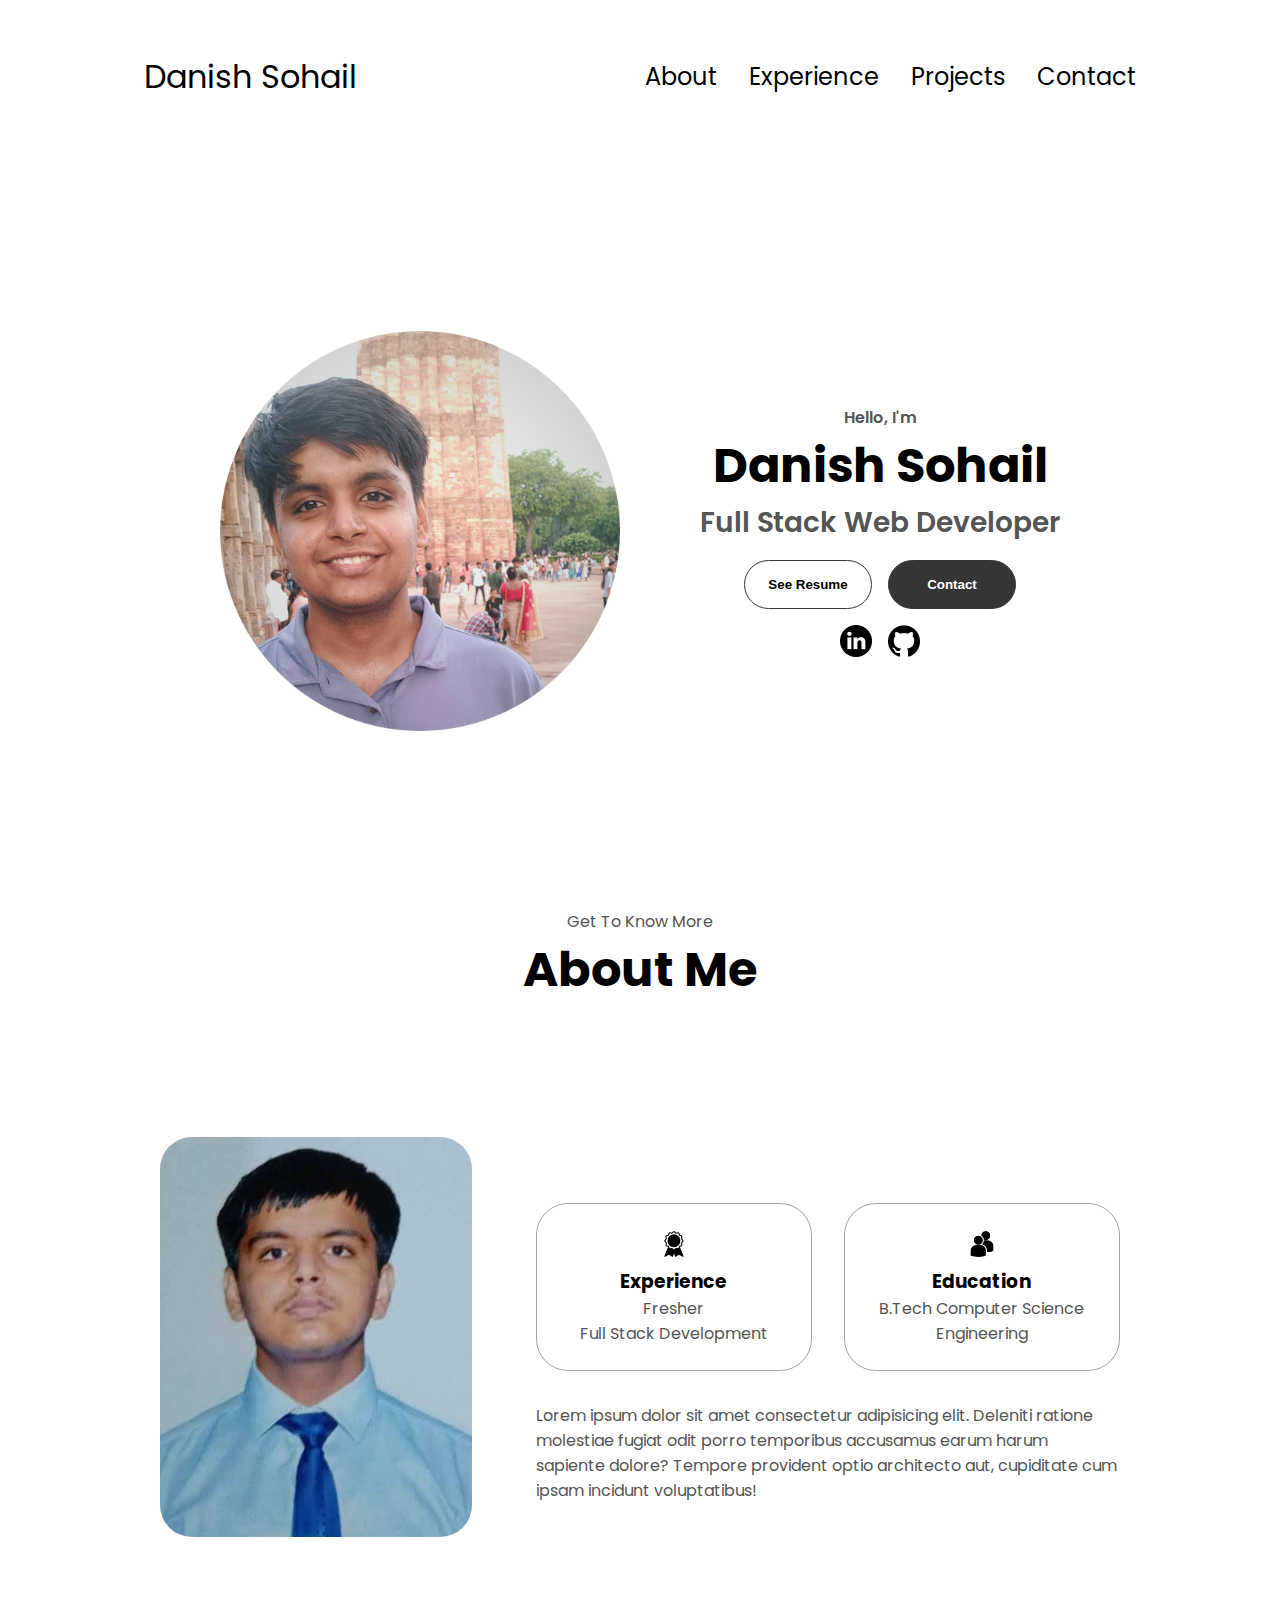
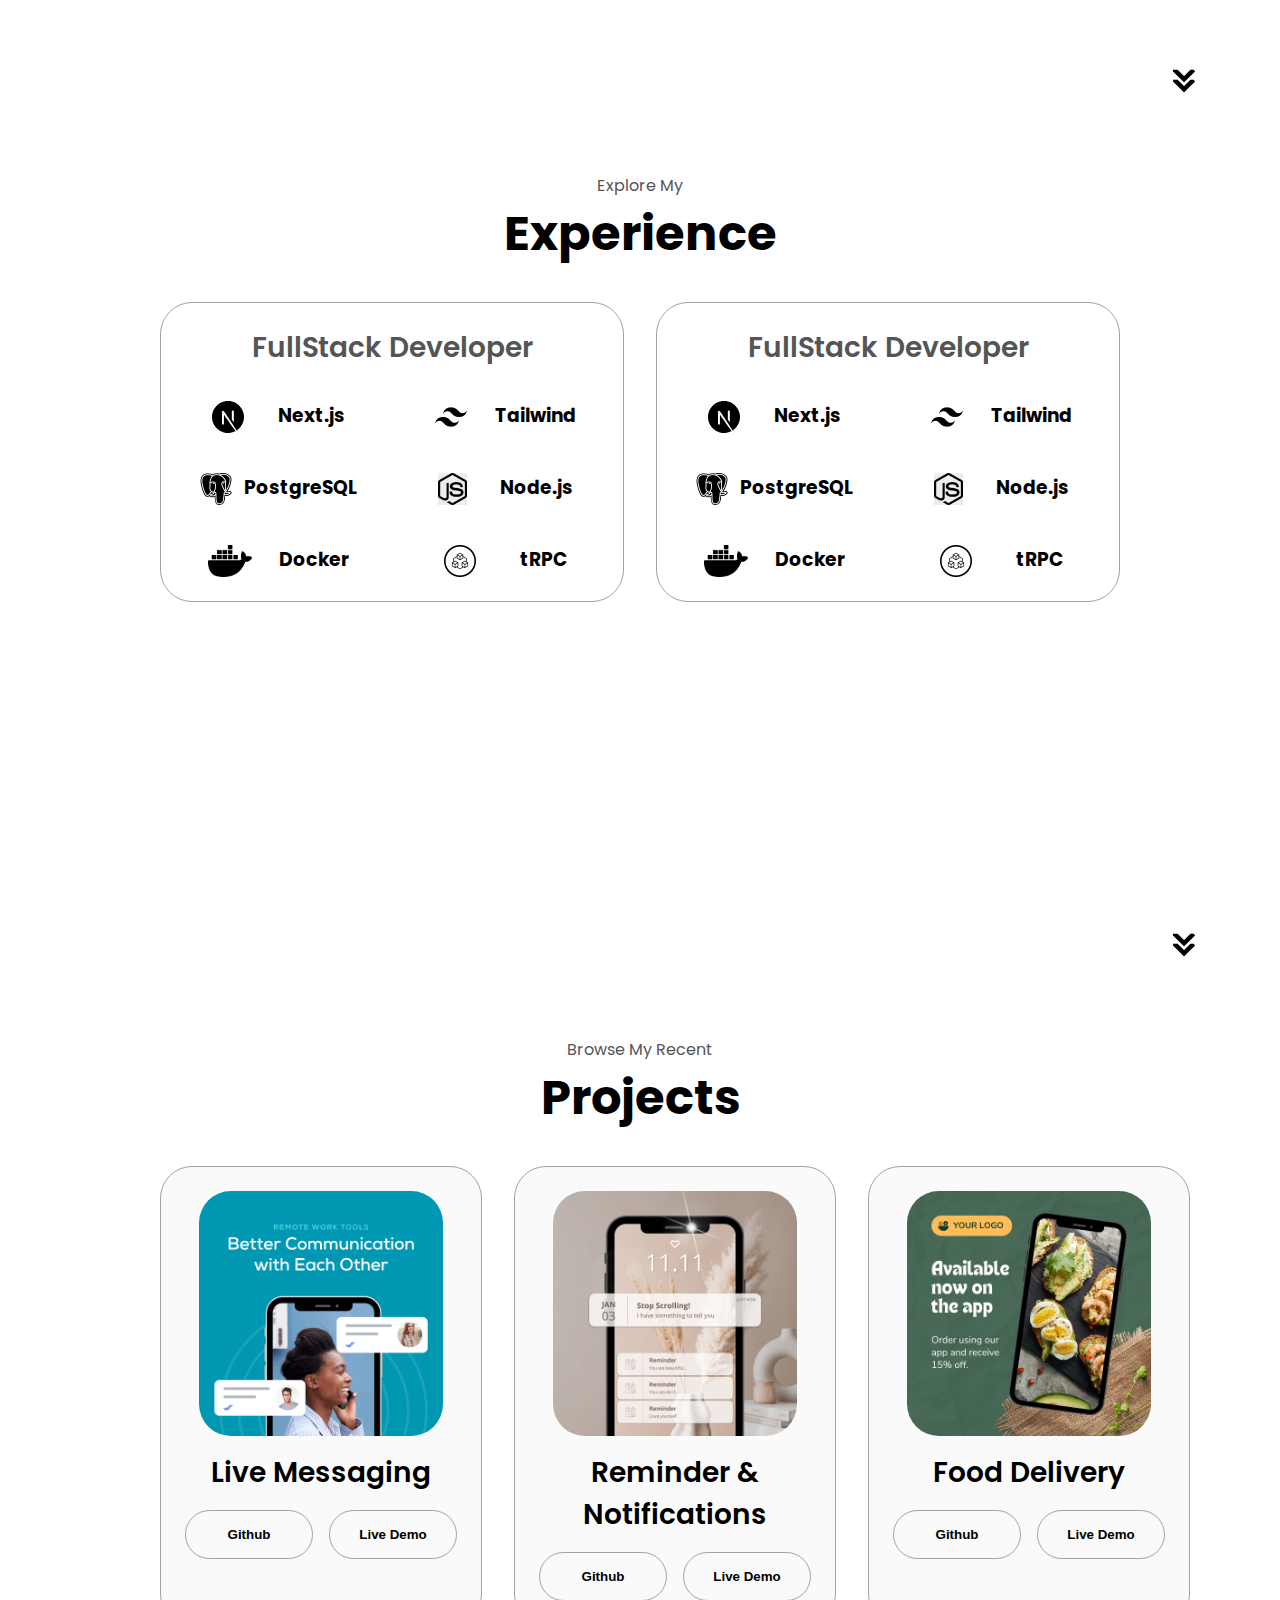
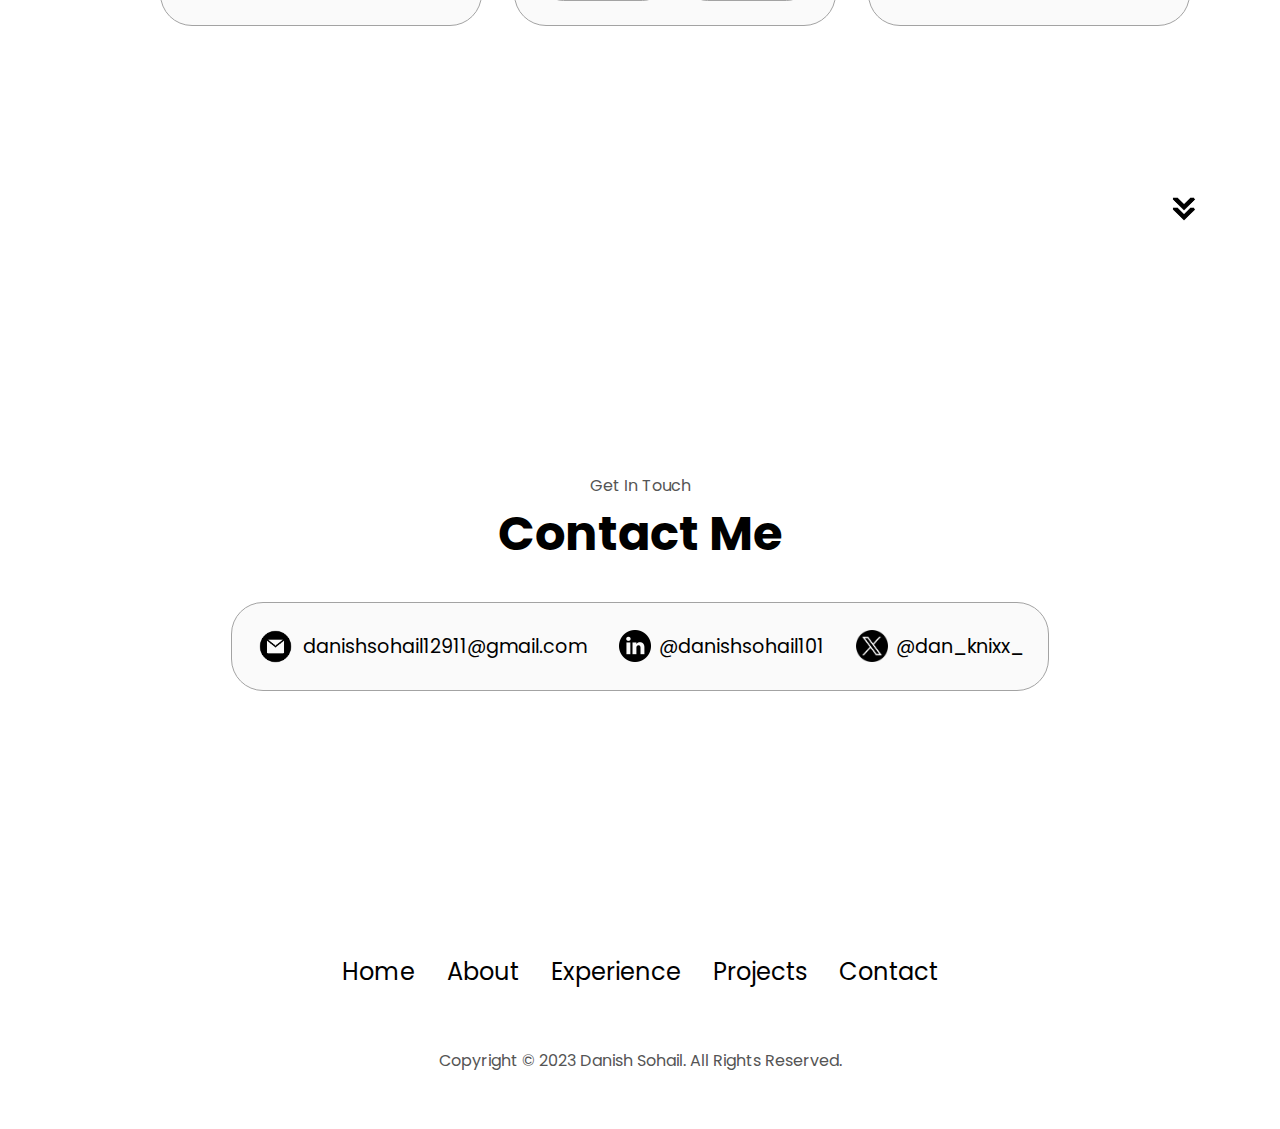
==== index.html @ 527d12dc "Portfolio updated" ====
<!DOCTYPE html>
<html lang="en">
<head>
    <meta charset="UTF-8">
    <meta name="viewport" content="width=device-width, initial-scale=1, maximum-scale=1, user-scalable=yes">
    <title>Danish Sohail</title>
    <link rel="stylesheet" href="style.css">
    <link rel="stylesheet" href="mediaqueries.css">
</head>
<body>
    <nav id="desktop-nav">
        <div class="logo">Danish Sohail</div>
        <div>
            <ul class="nav-links">
                <li><a href="#about">About</a></li>
                <li><a href="#experience">Experience</a></li>
                <li><a href="#projects">Projects</a></li>
                <li><a href="#contact">Contact</a></li>
            </ul>
        </div>
    </nav>
    <nav id="hamburger-nav">
        <div class="logo">Danish Sohail</div>
        <div class="hamburger-menu">
            <div class="hamburger-icon" onclick="togglemenu()">
                <span></span>
                <span></span>
                <span></span>
            </div>
            <div class="menu-links">
                <li>
                    <a href="#about" onclick="togglemenu()">About</a>
                </li>
                <li>
                    <a href="#Experience" onclick="togglemenu()">Experience</a>
                </li>
                <li>
                    <a href="#Projects" onclick="togglemenu()">Projects</a>
                </li>
                <li>
                    <a href="#Contact" onclick="togglemenu()">Contact</a>
                </li>
            </div>
        </div>
    </nav>
    <section id="profile">
        <div class="section-pic-container">
            <img src="./assets/pfp-modified.png" alt="Danish-profile-pic">
        </div>
        <div class="section-text">
            <p class="section-text-p1">Hello, I'm</p>
            <h1 class="title">Danish Sohail</h1>
            <p class="section-text-p2">Full Stack Web Developer</p>
            <div class="btn-container">
                <button class="btn btn-color-2" onclick="window.open('./assets/resume_DANISH_SOHAIL_.pdf')">
                See Resume
                </button>
                <button class="btn btn-color-1" onclick="location.href='./#Contact'">
                Contact
                </button>
            </div>
            <div id="socials-container">
                <img src="./assets/linkedin.png" alt="My Linkedin Profile" class="icon" onclick="location.href='https://www.linkedin.com/in/danishsohail101/'">
                <img src="./assets/github.png" alt="My Github Profile" class="icon" onclick="location.href='https://github.com/danish101-sohail'">
            </div>
        </div>   
    </section>
    <section id="about">
        <p class="section-text-p1">Get To Know More</p>
        <h1 class="title">About Me</h1>
        <div class="section-container">
            <div class="section-pic-container">
                <img 
                src="./assets/about-pic.jpg" 
                alt="profile picture"
                class="about-pic"
                >
            </div>
            <div class="about-details-container">
                <div class="about-containers">
                    <div class="details-container">
                        <img 
                        src="./assets/experience.png" 
                        alt="experience icon"
                        class="icon"
                        >
                        <h3>Experience</h3>
                        <p>Fresher <br>Full Stack Development</p>
                    </div>
                    <div class="details-container">
                        <img src="./assets/education.png" 
                        alt="Education icon"
                        class="icon"
                        >
                        <h3>Education</h3>
                        <p>B.Tech Computer Science Engineering</p>
                    </div>
                </div>
                <div class="text-container">
                    <p>
                        Lorem ipsum dolor sit amet consectetur adipisicing elit. Deleniti ratione molestiae fugiat odit porro temporibus accusamus earum harum sapiente dolore? Tempore provident optio architecto aut, cupiditate cum ipsam incidunt voluptatibus!
                    </p>
                </div>
            </div>
        </div>
        <img 
        src="./assets/arrow.png" 
        alt="Arrow icon" 
        class="icon arrow" 
        onclick="location.href='./#experience'"
        >
    </section>
    <section id="experience">
        <p class="section-text-p1">Explore My</p>
        <h1 class="title">Experience</h1>
        <div class="experience-details-container">
            <div class="about-containers">
                <div class="details-container">
                    <h2 class="experience-sub-title">FullStack Developer</h2>
                    <div class="article-container">
                        <article>
                            <img 
                            src="./assets/stack/nextjs-icon.svg" 
                            alt="experience icon"
                            class="icon"
                            >
                            <div>
                                <h3>Next.js</h3>
                            </div>
                        </article>
                        <article>
                            <img 
                            src="./assets/stack/tailwind_icon_131947.png" 
                            alt="experience icon"
                            class="icon"
                            >
                            <div>
                                <h3>Tailwind</h3>
                            </div>
                        </article>
                        <article>
                            <img 
                            src="./assets/stack/postgresql.png" 
                            alt="experience icon"
                            class="icon"
                            >
                            <div>
                                <h3>PostgreSQL</h3>
                            </div>
                        </article>
                        <article>
                            <img 
                            src="./assets/stack/nodejs.jpg" 
                            alt="experience icon"
                            class="icon"
                            >
                            <div>
                                <h3>Node.js</h3>
                            </div>
                        </article>
                        <article>
                            <img 
                            src="./assets/stack/docker.png" 
                            alt="experience icon"
                            class="icon"
                            >
                            <div>
                                <h3>Docker</h3>
                            </div>
                        </article>
                        <article>
                            <img 
                            src="./assets/stack/trpc_logo_icon_249354.png" 
                            alt="experience icon"
                            class="icon"
                            >
                            <div>
                                <h3>tRPC</h3>
                            </div>
                        </article>
                    </div>
                </div>
                <div class="details-container">
                    <h2 class="experience-sub-title">FullStack Developer</h2>
                    <div class="article-container">
                        <article>
                            <img 
                            src="./assets/stack/nextjs-icon.svg" 
                            alt="experience icon"
                            class="icon"
                            >
                            <div>
                                <h3>Next.js</h3>
                            </div>
                        </article>
                        <article>
                            <img 
                            src="./assets/stack/tailwind_icon_131947.png" 
                            alt="experience icon"
                            class="icon"
                            >
                            <div>
                                <h3>Tailwind</h3>
                            </div>
                        </article>
                        <article>
                            <img 
                            src="./assets/stack/postgresql.png" 
                            alt="experience icon"
                            class="icon"
                            >
                            <div>
                                <h3>PostgreSQL</h3>
                            </div>
                        </article>
                        <article>
                            <img 
                            src="./assets/stack/nodejs.jpg" 
                            alt="experience icon"
                            class="icon"
                            >
                            <div>
                                <h3>Node.js</h3>
                            </div>
                        </article>
                        <article>
                            <img 
                            src="./assets/stack/docker.png" 
                            alt="experience icon"
                            class="icon"
                            >
                            <div>
                                <h3>Docker</h3>
                            </div>
                        </article>
                        <article>
                            <img 
                            src="./assets/stack/trpc_logo_icon_249354.png" 
                            alt="experience icon"
                            class="icon"
                            >
                            <div>
                                <h3>tRPC</h3>
                            </div>
                        </article>
                    </div>
                </div>
            </div>
        </div>
        <img 
        src="./assets/arrow.png" 
        alt="Arrow icon" 
        class="icon arrow" 
        onclick="location.href='./#projects'"
        >
    </section>
    <section id="projects">
        <p class="section-text-p1">Browse My Recent</p>
        <h1 class="title">Projects</h1>
        <div class="experience-details-container">
            <div class="about-containers">
                <div class="details-container color-container">
                    <div class="article-container">
                        <img 
                        src="./assets/projects/project-1.png" 
                        alt="project 1"
                        class="project-img"
                        >
                    </div>
                    <h2 class="experience-sub-title project-title">Live Messaging</h2>
                    <div class="btn-container">
                        <button class="btn btn-color-2 project-btn" onclick="location.href='https://github.com/danish101-sohail'"
                        >
                            Github
                        </button>
                        <button class="btn btn-color-2 project-btn" onclick="location.href='#demo-link'"
                        >
                            Live Demo
                        </button>
                    </div>
                </div>
                <div class="details-container color-container">
                    <div class="article-container">
                        <img 
                        src="./assets/projects/project-2.png" 
                        alt="project 2"
                        class="project-img"
                        >
                    </div>
                    <h2 class="experience-sub-title project-title">Reminder & Notifications</h2>
                    <div class="btn-container">
                        <button class="btn btn-color-2 project-btn" onclick="location.href='https://github.com/danish101-sohail'"
                        >
                            Github
                        </button>
                        <button class="btn btn-color-2 project-btn" onclick="location.href='#demo-link'"
                        >
                            Live Demo
                        </button>
                    </div>
                </div>
                <div class="details-container color-container">
                    <div class="article-container">
                        <img 
                        src="./assets/projects/project-3.png" 
                        alt="project 3"
                        class="project-img"
                        >
                    </div>
                    <h2 class="experience-sub-title project-title">Food Delivery</h2>
                    <div class="btn-container">
                        <button class="btn btn-color-2 project-btn" onclick="location.href='https://github.com/danish101-sohail'"
                        >
                            Github
                        </button>
                        <button class="btn btn-color-2 project-btn" onclick="location.href='#demo-link'"
                        >
                            Live Demo
                        </button>
                    </div>
                </div>
            </div>
        </div>
        <img 
        src="./assets/arrow.png" 
        alt="Arrow icon" 
        class="icon arrow" 
        onclick="location.href='./#contact'"
        >
    </section>
    <section id="contact">
        <p class="section-text-p1">Get In Touch</p>
        <h1 class="title">Contact Me</h1>
        <div class="contact-info-upper-container">
            <div class="contact-info-container">
                <img 
                src="./assets/email.png" 
                alt="email icon" 
                class="icon contact-icon email-icon">
                <p><a href="mailto:danishsohail12911@gmail.com">danishsohail12911@gmail.com</a></p>
            </div>
            <div class="contact-info-container">
                <img 
                src="./assets/linkedin.png" 
                alt="linkedin icon" 
                class="icon contact-icon">
                <p><a href="https://www.linkedin.com/in/danishsohail101/">@danishsohail101</a></p>
            </div>
            <div class="contact-info-container">
                <img 
                src="./assets/twitter-x-logo-0339F999CF-seeklogo.com.png" 
                alt="twitter icon" 
                class="icon contact-icon">
                <p><a href="https://twitter.com/dan_knixx_">@dan_knixx_</a></p>
            </div>
        </div>
    </section>
    <footer>
        <nav>
            <div class="nav-links-container">
                <ul class="nav-links">
                    <li><a href="#desktop-nav">Home</a></li>
                    <li><a href="#about">About</a></li>
                    <li><a href="#experience">Experience</a></li>
                    <li><a href="#projects">Projects</a></li>
                    <li><a href="#contact">Contact</a></li>
                </ul>
            </div>
        </nav>
        <p>Copyright &#169; 2023 Danish Sohail. All Rights Reserved.</p>
    </footer>
    <script src="script.js"></script>
</body>
</html>
---- style.css ----
/* general */

  @import url('https://fonts.googleapis.com/css2?family=Poppins:wght@300;400;500;600&family=Roboto:wght@300&display=swap');

*{
    margin: 0;
    padding: 0;
}

body{
    font-family: 'Poppins', sans-serif;
}

html{
    scroll-behavior: smooth;
}

p{
    color: rgb(85, 85, 85);
}

/* transition */

a,.btn{
      transition: all 300ms ease;
}

/* desktop */
nav , .nav-links{
    display: flex;
}

nav{
    justify-content: space-around;
    align-items: center;
    height: 17vh;
}

.nav-links{
    gap: 2rem;
    list-style: none;
    font-size: 1.5rem;
}

a{
    color: black;
    text-decoration: none;
    text-decoration-color: white;
}
a:hover{
    color: grey;
    text-decoration: underline;
    text-underline-offset: 1rem;
    text-decoration-color: rgb(181, 181, 181);
}

.logo{
    font-size: 2rem;
}
.logo:hover{
    cursor: default;
}

/* hamburger */

#hamburger-nav{
    display: none;
}

.hamburger-manu{
    position: relative;
    display: inline-block;
}

.hamburger-icon{
    display: flex;
    flex-direction: column;
    justify-content: space-between;
    height: 24px;
    width: 30px;
    cursor: pointer;
}

.hamburger-icon span{
    width: 100%;
    height: 2px;
    background-color: black;
    transition: all 0.3 ease-in-out;
}

.menu-links{
    position: absolute;
    top: 13%;
    right: 14%;
    background-color: white;
    width: fit-content;
    max-height: 0;
    overflow: hidden;
    transition: all 0.3 ease-in-out;
}

.menu-links a{
    display: block;
    padding: 10px;
    text-align: center;
    font-size: 1.5rem;
    color: black;
    text-decoration: none;
    transition: all 0.3 ease-in-out;

    
}

.menu-links li{
    list-style: none;
}

.menu-links.open{
    max-height: 300px;
}

.hamburger-icon.open span:first-child{
    transform: rotate(45deg) translate(10px,5px);
}

.hamburger-icon.open span:nth-child(2){
    opacity: 0;
}

.hamburger-icon.open span:last-child{
    transform: rotate(-45deg) translate(10px,-5px);
}

.hamburger-icon span:first-child{
    transform: none;
}
.hamburger-icon span:first-child{
    opacity: 1;
}
.hamburger-icon span:first-child{
    transform: none;
}

/* sections */

section{
    padding-top: 4vh;
    height: 96vh;
    margin: 0 10rem ;
    box-sizing: border-box;
    min-height: fit-content;
}

.section-container{
    display: flex;
}

/* profile section */

#profile{
    display: flex;
    justify-content: center;
    gap: 5rem;
    height: 80vh;
}

.section-pic-container{
    display: flex;
    height: 400px;
    width: 400px;
    margin: auto 0;
}

.section-text{
    align-self: center;
    text-align: center;
}

.section-text p{
    font-weight: 600;
}

.section-text-p1{
    text-align: center;
}

.section-text-p2{
    font-size: 1.75rem;
    margin-bottom: 1rem;
}

.title{
    font-size: 3rem;
    text-align: center;
}

#socials-container{
    display: flex;
    justify-content: center;
    margin-top: 1rem;
    gap:1rem;
}

/* icon */

.icon{
    cursor: pointer;
    height: 2rem;
}

/* buttons */
.btn-container{
    display: flex;
    justify-content: center;
    gap: 1rem;
}

.btn{
    font-weight: 600;
    transition: all 300ms ease;
    padding: 1rem;
    width: 8rem;
    border-radius: 2rem;
}

.btn-color-1,
.btn-color-2{
    border: rgb(53, 53, 53) 0.1rem solid;
}

.btn-color-1:hover,
.btn-color-2:hover{
    cursor: pointer;
}

.btn-color-1,
.btn-color-2:hover{
    background: rgb(53, 53, 53);
    color: white;
}

.btn-color-1:hover{
    background: rgb(0, 0, 0);
}

.btn-color-2{
    background: none;
}

.btn-color-2:hover{
    border: rgb(255, 255, 255) 0.1rem solid;
}

.btn-container{
    gap: 1rem;
}

/* about */

#about{
    position: relative;
}

.about-containers{
    gap: 2rem;
    margin-bottom: 2rem;
    margin-top: 2rem;
}

.about-details-container{
    justify-content: center;
    flex-direction: column;
}

.about-containers,
.about-details-container{
    display: flex;
}

.about-pic{
    border-radius: 2rem;
}

.arrow{
    position: absolute;
    right: -5rem;
    bottom: 2.5rem;
}

.details-container{
    padding: 1.5rem;
    flex: 1;
    background: white;
    border-radius: 2rem;
    border: rgb(53, 53, 53) 0.1rem solid;
    border-color: rgb(163, 163, 163);
    text-align: center;
}

.section-container{
    gap: 4rem;
    height: 80%;
}

.section-pic-container{
    height: 400px;
    width: 400px;
    margin: auto 0;
}

/* experience  */
#experience{
    position: relative;
}

.experience-sub-title{
    color: rgb(85, 85, 85);
    font-weight: 600;
    font-size: 1.75rem;
    margin-bottom: 2rem;
}

.experience-details-container{
    display: flex;
    justify-content: center;
    flex-direction:column;
}

.article-container{
    display: flex;
    text-align: initial;
    flex-wrap: wrap;
    flex-direction: row;
    gap: 2.5rem;
    justify-content: space-around;
}

article{
    display: flex;
    width: 10rem;
    justify-content: space-around;
    gap: 0.5rem;
}

article.icon{
    cursor: default;
}

/* projects */
#projects{
    position: relative;
}

.color-container{
    border-color: rgb(163, 163, 163);
    background: rgb(250, 250, 250);
}

.project-img{
    border-radius: 2rem;
    width: 90%;
    height: 90%;
}

.project-title{
    margin: 1rem;
    color: black;
}

.project-btn{
    color: black;
    border-color: rgb(163, 163, 163);
}

/* Contact */

#contact{
    display: flex;
    justify-content:center;
    flex-direction: column;
    height: 70dvh;
}

.contact-info-upper-container{
    display: flex;
    justify-content: center;
    border-radius: 2rem;
    border: rgb(53, 53, 53) 0.1rem solid;
    border-color: rgb(163, 163, 163);
    background: rgb(250, 250, 250);
    margin: 2rem auto;
    padding: 0.5rem;
}

.contact-info-container{
    display: flex;
    align-items: center;
    justify-content: center;
    gap: 0.5rem;
    margin: 1rem;
}

.contact-info-container p{
    font-size: larger;
}

.contact-icon{
    cursor: default;
}

.email-icon{
    height: 2.4rem;
}

/* footer */
footer{
    height: 26dvh;
    margin: 0 1rem;
}

footer p{
    text-align: center;
}
---- mediaqueries.css ----
@media screen and(max-width:1400px) {
    #profile{
        height: 83dvh;
        margin-bottom: 6rem;
    }
    .about-containers{
        flex-wrap: wrap;
    }
}
@media screen and (max-width: 1200px) {
    #desktop-nav{
        display: none;
    }
    #hamburger-nav{
        display: flex;
    }
    #experience,.experience-details-container{
        margin-top:2rem;
    }
    #profile, .section-container{
        display:block;
    }
    .arrow{
        display: none;
    }
    section, .section-container{
        height: fit-content;
    }
    section{
        margin: 0 5%;
    }
    .section-pic-container{
        width: 275px;
        height: 275px;
        margin: 0 auto 2rem;
    }
    .about-containers{
        margin-top: 0;
    }
}

@media screen and (max-width: 600px) {
    #contact,
    footer{
        height: 40dvh;
    }
    #profile{
        height: 83dvh;
        margin-bottom: 0;
    }
    article{
        font-size: 1rem;
    }
    footer nav{
        height: fit-content;
        margin-bottom: 2rem;
    }
    .about-containers,
    .contact-info-upper-container,
    .btn-container{
        flex-wrap: wrap;
    }
    .contact-info-container{
        margin: 0;
    }
    .contact-info-container p, .nav-links li a{
        font-size: 1rem;
    }
    .experience-sub-title{
        font-size: 1.25rem;
    }
    .logo{
        font-size: 1.5rem;
    }
    .nav-links{
        flex-direction: column;
        gap: 0.5rem;
        text-align: center;
    }
    .section-pic-container{
        width: auto;
        height: 46vw;
        justify-content: center;
    }
    .section-text-p2{
        font-size: 1.25rem;
    }
    .title{
        font-size: 2rem;
    }
    .text-container{
        text-align: justify;
    }
}
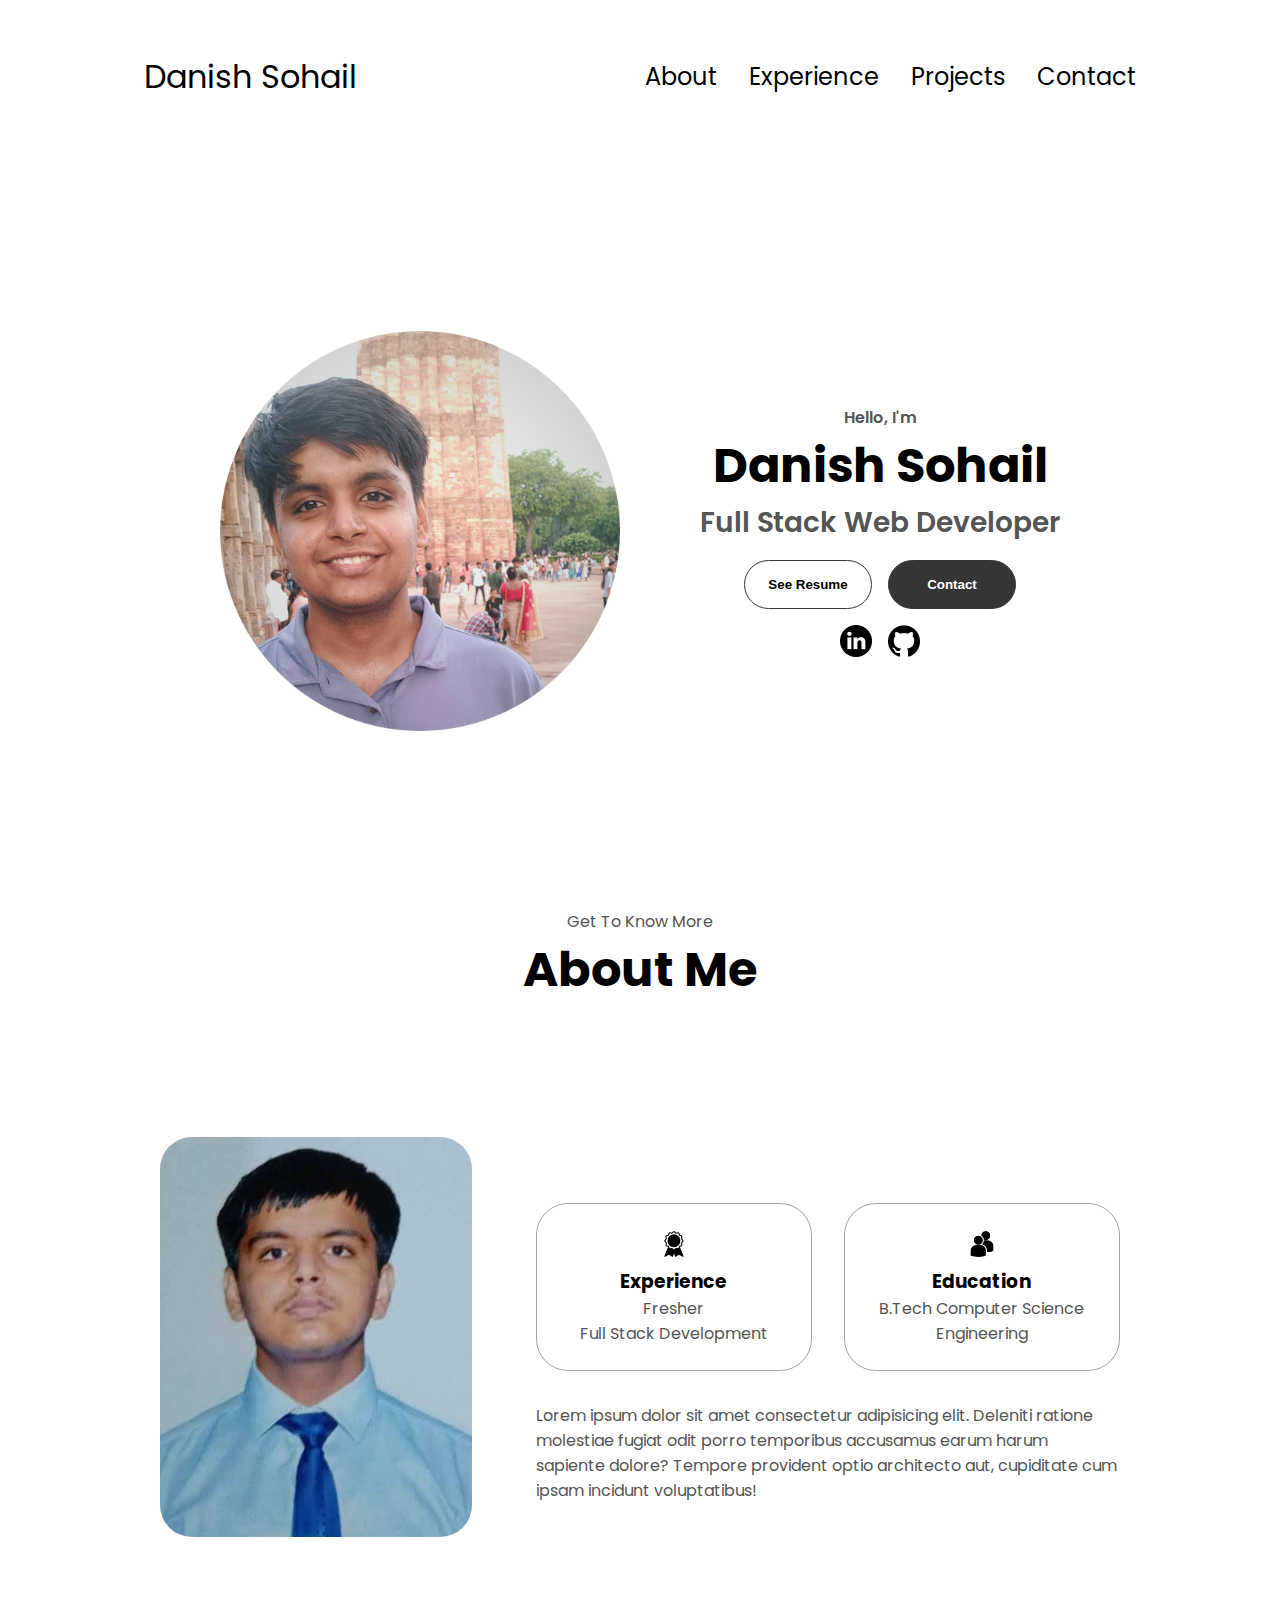
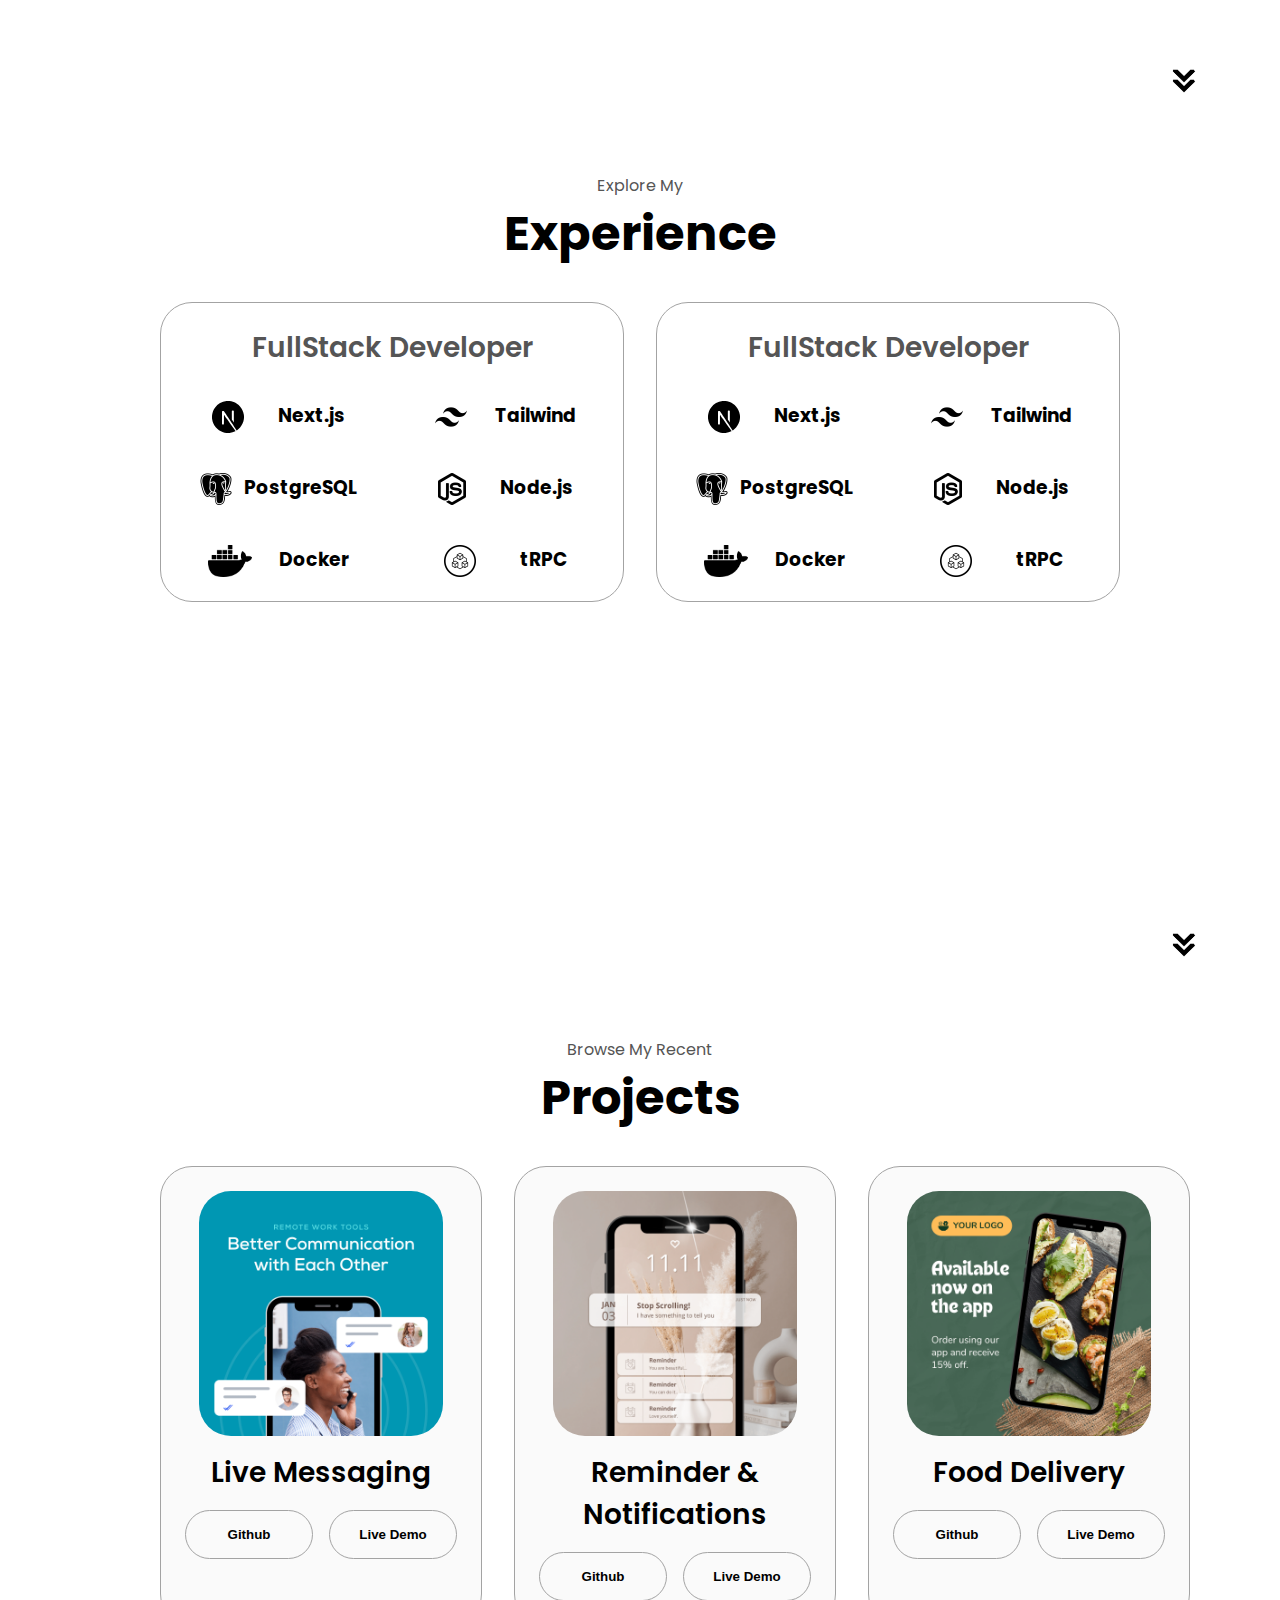
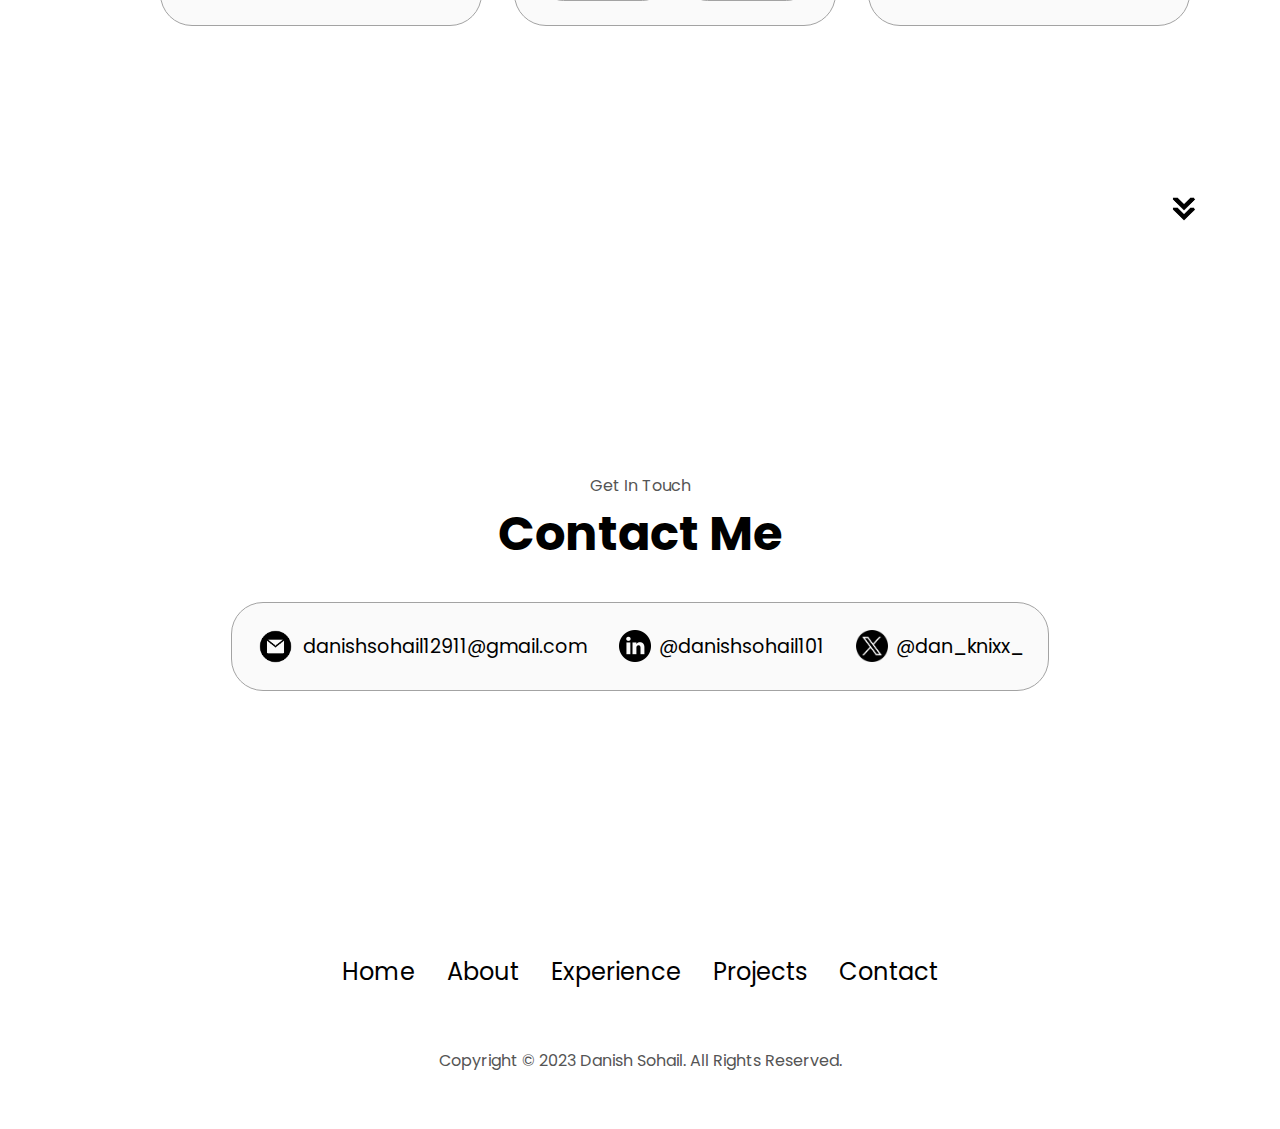
==== commit 8534d5b5: "commit" ====
--- a/index.html
+++ b/index.html
@@ -150,7 +150,7 @@
                         </article>
                         <article>
                             <img 
-                            src="./assets/stack/nodejs.jpg" 
+                            src="./assets/stack/logo-nodejs-icon-1755x2048-ejfcifdr.png" 
                             alt="experience icon"
                             class="icon"
                             >
@@ -215,7 +215,7 @@
                         </article>
                         <article>
                             <img 
-                            src="./assets/stack/nodejs.jpg" 
+                            src="./assets/stack/logo-nodejs-icon-1755x2048-ejfcifdr.png" 
                             alt="experience icon"
                             class="icon"
                             >
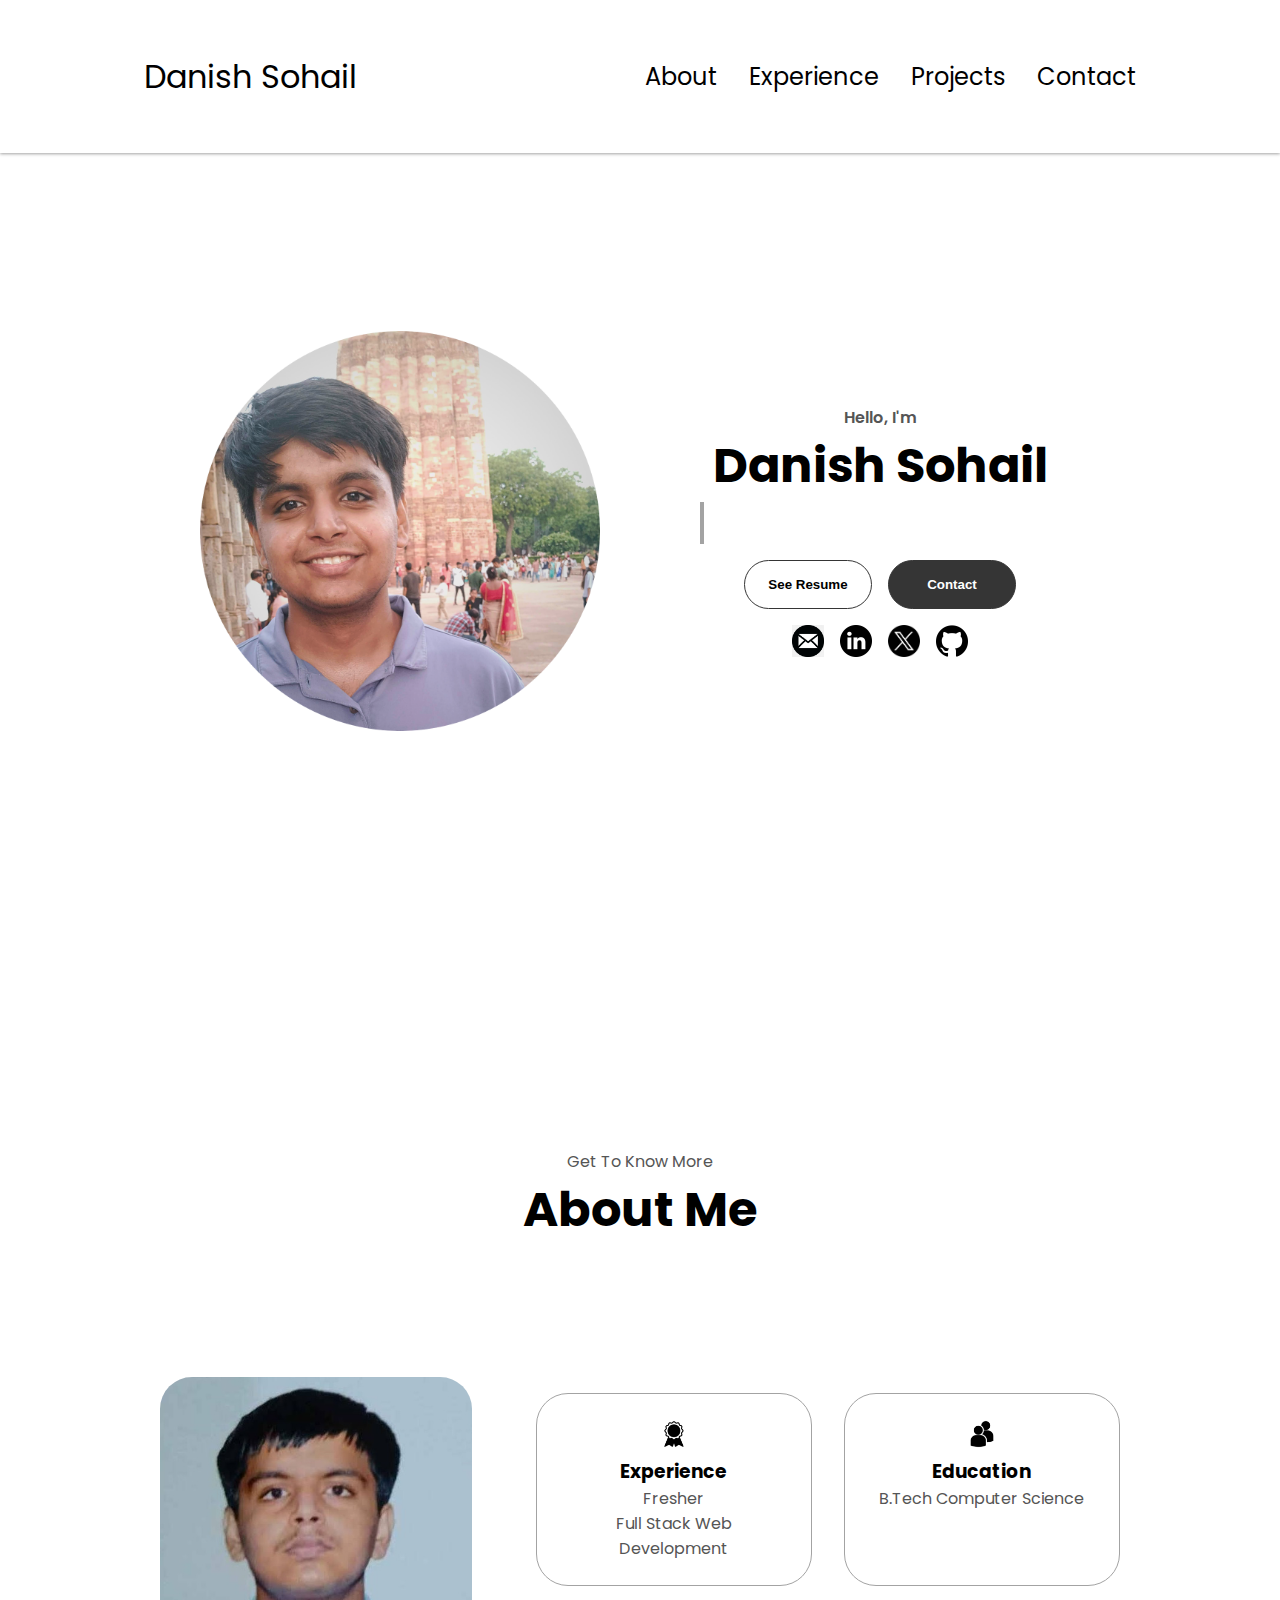
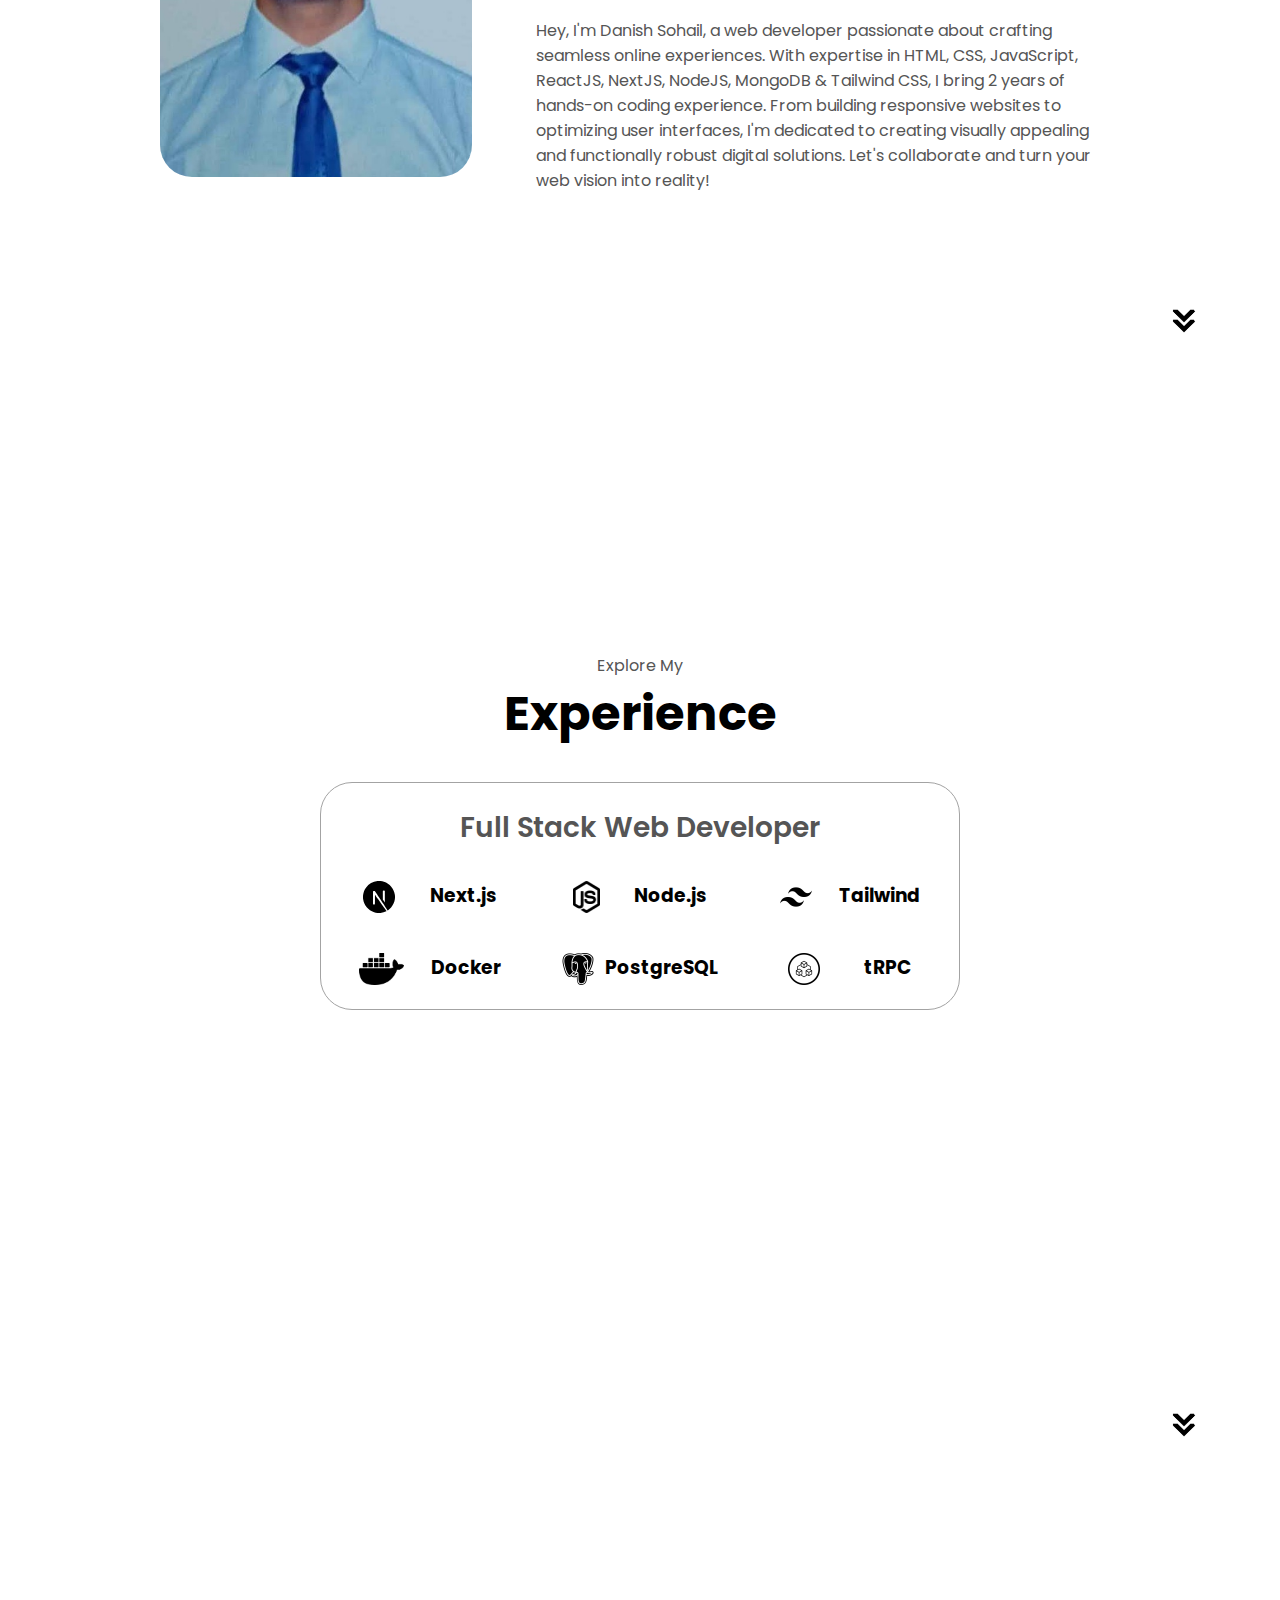
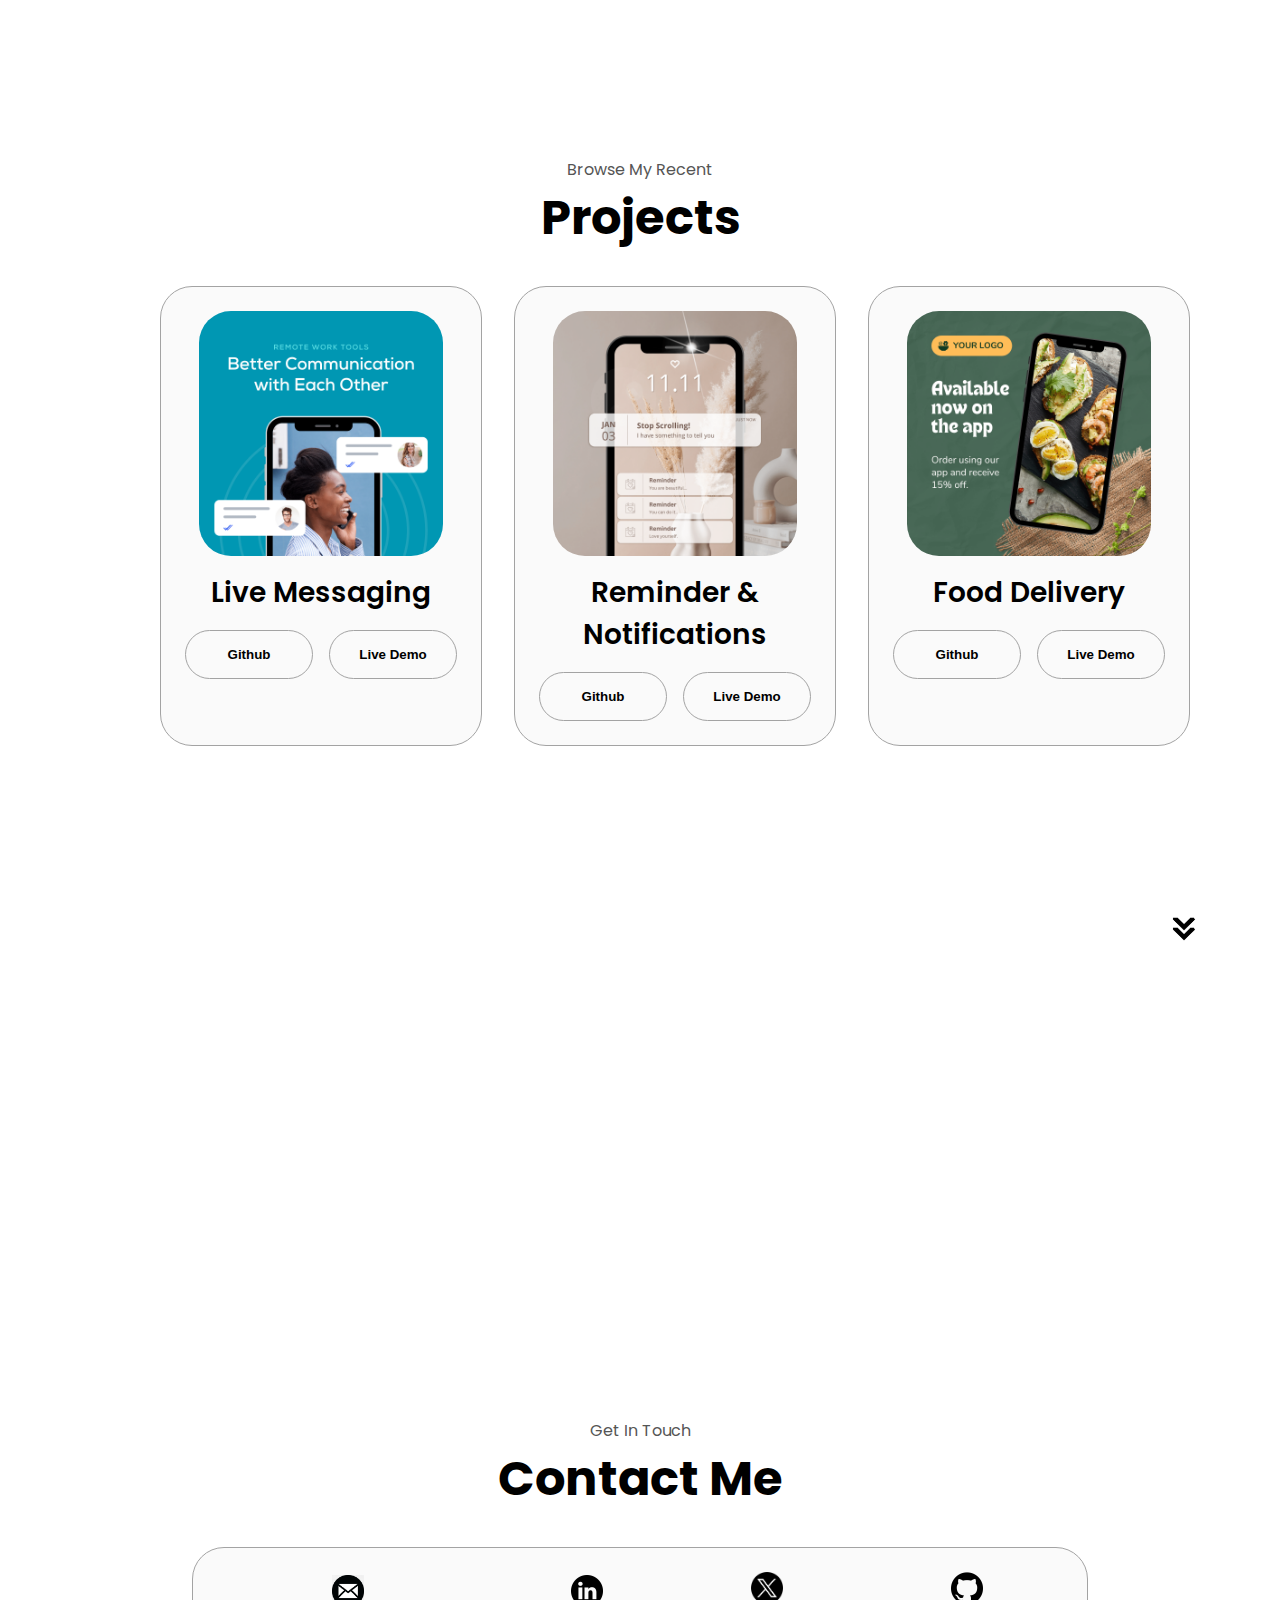
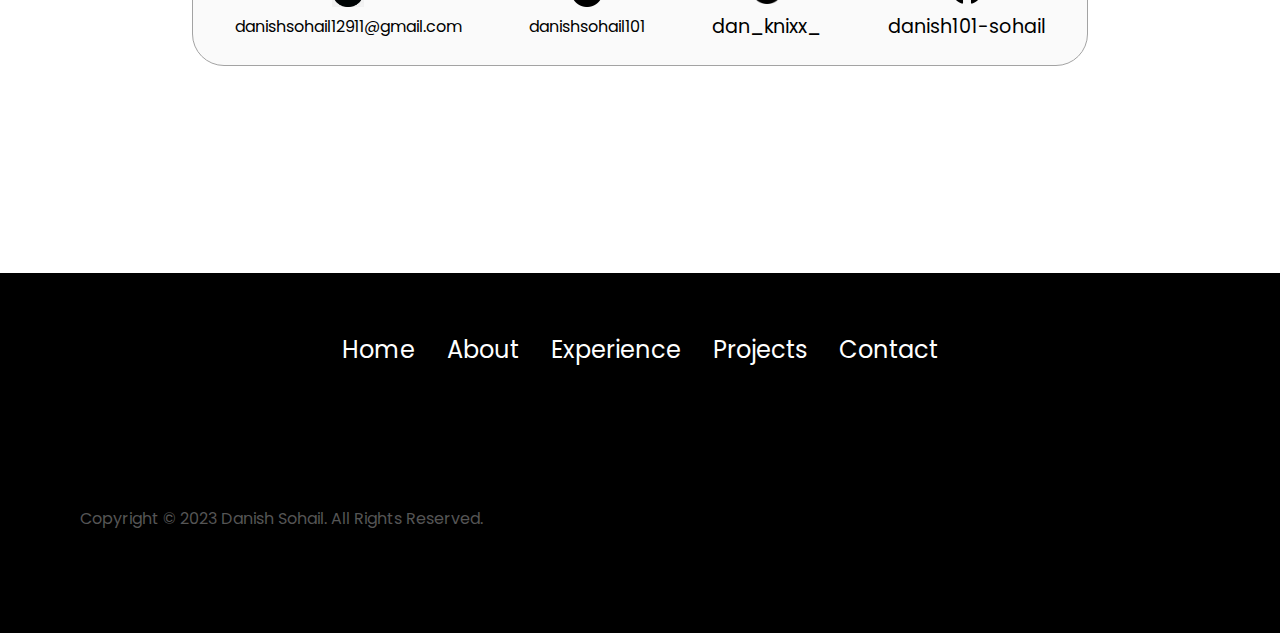
==== commit 05adb77e: "update main" ====
--- a/index.html
+++ b/index.html
@@ -3,19 +3,24 @@
 <head>
     <meta charset="UTF-8">
     <meta name="viewport" content="width=device-width, initial-scale=1, maximum-scale=1, user-scalable=yes">
-    <title>Danish Sohail</title>
+    <title>Danish Sohail: Portfolio</title>
     <link rel="stylesheet" href="style.css">
     <link rel="stylesheet" href="mediaqueries.css">
+
+    <link rel="apple-touch-icon" sizes="180x180" href="./assets/apple-touch-icon.png">
+    <link rel="icon" type="image/png" sizes="32x32" href="./assets/favicon-32x32.png">
+    <link rel="icon" type="image/png" sizes="16x16" href="./assets/favicon-16x16.png">
+    <link rel="manifest" href="./assets/site.webmanifest">
 </head>
 <body>
     <nav id="desktop-nav">
-        <div class="logo">Danish Sohail</div>
+        <div class="logo" onclick="location.href='./index.html'">Danish Sohail</div>
         <div>
             <ul class="nav-links">
                 <li><a href="#about">About</a></li>
                 <li><a href="#experience">Experience</a></li>
                 <li><a href="#projects">Projects</a></li>
-                <li><a href="#contact">Contact</a></li>
+                <li><a href="./contact.html">Contact</a></li>
             </ul>
         </div>
     </nav>
@@ -32,13 +37,13 @@
                     <a href="#about" onclick="togglemenu()">About</a>
                 </li>
                 <li>
-                    <a href="#Experience" onclick="togglemenu()">Experience</a>
+                    <a href="#experience" onclick="togglemenu()">Experience</a>
                 </li>
                 <li>
-                    <a href="#Projects" onclick="togglemenu()">Projects</a>
+                    <a href="#projects" onclick="togglemenu()">Projects</a>
                 </li>
                 <li>
-                    <a href="#Contact" onclick="togglemenu()">Contact</a>
+                    <a href="./contact.html" onclick="togglemenu()">Contact</a>
                 </li>
             </div>
         </div>
@@ -50,17 +55,21 @@
         <div class="section-text">
             <p class="section-text-p1">Hello, I'm</p>
             <h1 class="title">Danish Sohail</h1>
-            <p class="section-text-p2">Full Stack Web Developer</p>
+            <div class="container">       
+                <span class="text sec-text">Full Stack Web Developer</span>
+            </div>
             <div class="btn-container">
                 <button class="btn btn-color-2" onclick="window.open('./assets/resume_DANISH_SOHAIL_.pdf')">
                 See Resume
                 </button>
-                <button class="btn btn-color-1" onclick="location.href='./#Contact'">
+                <button class="btn btn-color-1" onclick="location.href='./contact.html'">
                 Contact
                 </button>
             </div>
             <div id="socials-container">
+                <img src="./assets/mailiconn.png" alt="Email" class="icon" onclick="location.href='mailto:danishsohail12911@gmail.com'">
                 <img src="./assets/linkedin.png" alt="My Linkedin Profile" class="icon" onclick="location.href='https://www.linkedin.com/in/danishsohail101/'">
+                <img src="./assets/twitter-x-logo-0339F999CF-seeklogo.com.png" alt="My Twitter Profile" class="icon" onclick="location.href='https://twitter.com/dan_knixx_'">
                 <img src="./assets/github.png" alt="My Github Profile" class="icon" onclick="location.href='https://github.com/danish101-sohail'">
             </div>
         </div>   
@@ -85,7 +94,7 @@
                         class="icon"
                         >
                         <h3>Experience</h3>
-                        <p>Fresher <br>Full Stack Development</p>
+                        <p>Fresher <br>Full Stack Web Development</p>
                     </div>
                     <div class="details-container">
                         <img src="./assets/education.png" 
@@ -93,12 +102,12 @@
                         class="icon"
                         >
                         <h3>Education</h3>
-                        <p>B.Tech Computer Science Engineering</p>
+                        <p>B.Tech Computer Science</p>
                     </div>
                 </div>
                 <div class="text-container">
                     <p>
-                        Lorem ipsum dolor sit amet consectetur adipisicing elit. Deleniti ratione molestiae fugiat odit porro temporibus accusamus earum harum sapiente dolore? Tempore provident optio architecto aut, cupiditate cum ipsam incidunt voluptatibus!
+                        Hey, I'm Danish Sohail, a web developer passionate about crafting seamless online experiences. With expertise in HTML, CSS, JavaScript, ReactJS, NextJS, NodeJS, MongoDB & Tailwind CSS, I bring 2 years of hands-on coding experience. From building responsive websites to optimizing user interfaces, I'm dedicated to creating visually appealing and functionally robust digital solutions. Let's collaborate and turn your web vision into reality! 
                     </p>
                 </div>
             </div>
@@ -115,8 +124,8 @@
         <h1 class="title">Experience</h1>
         <div class="experience-details-container">
             <div class="about-containers">
-                <div class="details-container">
-                    <h2 class="experience-sub-title">FullStack Developer</h2>
+                <div class="details-container ewidth">
+                    <h2 class="experience-sub-title">Full Stack Web Developer</h2>
                     <div class="article-container">
                         <article>
                             <img 
@@ -130,6 +139,16 @@
                         </article>
                         <article>
                             <img 
+                            src="./assets/stack/logo-nodejs-icon-1755x2048-ejfcifdr.png" 
+                            alt="experience icon"
+                            class="icon"
+                            >
+                            <div>
+                                <h3>Node.js</h3>
+                            </div>
+                        </article>
+                        <article>
+                            <img 
                             src="./assets/stack/tailwind_icon_131947.png" 
                             alt="experience icon"
                             class="icon"
@@ -140,6 +159,16 @@
                         </article>
                         <article>
                             <img 
+                            src="./assets/stack/docker.png" 
+                            alt="experience icon"
+                            class="icon"
+                            >
+                            <div>
+                                <h3>Docker</h3>
+                            </div>
+                        </article>
+                        <article>
+                            <img 
                             src="./assets/stack/postgresql.png" 
                             alt="experience icon"
                             class="icon"
@@ -150,6 +179,51 @@
                         </article>
                         <article>
                             <img 
+                            src="./assets/stack/trpc_logo_icon_249354.png" 
+                            alt="experience icon"
+                            class="icon"
+                            >
+                            <div>
+                                <h3>tRPC</h3>
+                            </div>
+                        </article>
+                    </div>
+                </div>
+                <!-- <div class="details-container">
+                    <h2 class="experience-sub-title">Software Engineer</h2>
+                    <div class="article-container">
+                        <article>
+                            <img 
+                            src="./assets/stack/nextjs-icon.svg" 
+                            alt="experience icon"
+                            class="icon"
+                            >
+                            <div>
+                                <h3>Next.js</h3>
+                            </div>
+                        </article>
+                        <article>
+                            <img 
+                            src="./assets/stack/tailwind_icon_131947.png" 
+                            alt="experience icon"
+                            class="icon"
+                            >
+                            <div>
+                                <h3>Tailwind</h3>
+                            </div>
+                        </article>
+                        <article>
+                            <img 
+                            src="./assets/stack/postgresql.png" 
+                            alt="experience icon"
+                            class="icon"
+                            >
+                            <div>
+                                <h3>PostgreSQL</h3>
+                            </div>
+                        </article>
+                        <article>
+                            <img 
                             src="./assets/stack/logo-nodejs-icon-1755x2048-ejfcifdr.png" 
                             alt="experience icon"
                             class="icon"
@@ -179,72 +253,7 @@
                             </div>
                         </article>
                     </div>
-                </div>
-                <div class="details-container">
-                    <h2 class="experience-sub-title">FullStack Developer</h2>
-                    <div class="article-container">
-                        <article>
-                            <img 
-                            src="./assets/stack/nextjs-icon.svg" 
-                            alt="experience icon"
-                            class="icon"
-                            >
-                            <div>
-                                <h3>Next.js</h3>
-                            </div>
-                        </article>
-                        <article>
-                            <img 
-                            src="./assets/stack/tailwind_icon_131947.png" 
-                            alt="experience icon"
-                            class="icon"
-                            >
-                            <div>
-                                <h3>Tailwind</h3>
-                            </div>
-                        </article>
-                        <article>
-                            <img 
-                            src="./assets/stack/postgresql.png" 
-                            alt="experience icon"
-                            class="icon"
-                            >
-                            <div>
-                                <h3>PostgreSQL</h3>
-                            </div>
-                        </article>
-                        <article>
-                            <img 
-                            src="./assets/stack/logo-nodejs-icon-1755x2048-ejfcifdr.png" 
-                            alt="experience icon"
-                            class="icon"
-                            >
-                            <div>
-                                <h3>Node.js</h3>
-                            </div>
-                        </article>
-                        <article>
-                            <img 
-                            src="./assets/stack/docker.png" 
-                            alt="experience icon"
-                            class="icon"
-                            >
-                            <div>
-                                <h3>Docker</h3>
-                            </div>
-                        </article>
-                        <article>
-                            <img 
-                            src="./assets/stack/trpc_logo_icon_249354.png" 
-                            alt="experience icon"
-                            class="icon"
-                            >
-                            <div>
-                                <h3>tRPC</h3>
-                            </div>
-                        </article>
-                    </div>
-                </div>
+                </div> -->
             </div>
         </div>
         <img 
@@ -333,37 +342,43 @@
         <h1 class="title">Contact Me</h1>
         <div class="contact-info-upper-container">
             <div class="contact-info-container">
-                <img 
-                src="./assets/email.png" 
-                alt="email icon" 
-                class="icon contact-icon email-icon">
-                <p><a href="mailto:danishsohail12911@gmail.com">danishsohail12911@gmail.com</a></p>
+                
+                <a href="mailto:danishsohail12911@gmail.com"><img 
+                    src="./assets/mailiconn.png" 
+                    alt="email icon" 
+                    class="icon contact-icon"><br>danishsohail12911@gmail.com</a>
             </div>
             <div class="contact-info-container">
-                <img 
-                src="./assets/linkedin.png" 
-                alt="linkedin icon" 
-                class="icon contact-icon">
-                <p><a href="https://www.linkedin.com/in/danishsohail101/">@danishsohail101</a></p>
+                <a href="https://www.linkedin.com/in/danishsohail101/"><img 
+                    src="./assets/linkedin.png" 
+                    alt="linkedin icon" 
+                    class="icon contact-icon"><br>danishsohail101</a>
             </div>
             <div class="contact-info-container">
-                <img 
-                src="./assets/twitter-x-logo-0339F999CF-seeklogo.com.png" 
-                alt="twitter icon" 
-                class="icon contact-icon">
-                <p><a href="https://twitter.com/dan_knixx_">@dan_knixx_</a></p>
+                
+                <p><a href="https://twitter.com/dan_knixx_"><img 
+                    src="./assets/twitter-x-logo-0339F999CF-seeklogo.com.png" 
+                    alt="twitter icon" 
+                    class="icon contact-icon"><br>dan_knixx_</a></p>
+            </div>
+            <div class="contact-info-container">
+                
+                <p><a href="https://github.com/danish101-sohail"><img 
+                    src="./assets/github.png" 
+                    alt="github icon" 
+                    class="icon contact-icon"><br>danish101-sohail</a></p>
             </div>
         </div>
     </section>
     <footer>
-        <nav>
+        <nav class="nav-links-f">
             <div class="nav-links-container">
-                <ul class="nav-links">
-                    <li><a href="#desktop-nav">Home</a></li>
-                    <li><a href="#about">About</a></li>
-                    <li><a href="#experience">Experience</a></li>
-                    <li><a href="#projects">Projects</a></li>
-                    <li><a href="#contact">Contact</a></li>
+                <ul class="nav-links-f">
+                    <li><a id="fa" href="./index.html">Home</a></li>
+                    <li><a id="fa" href="#about">About</a></li>
+                    <li><a id="fa" href="#experience">Experience</a></li>
+                    <li><a id="fa" href="#projects">Projects</a></li>
+                    <li><a id="fa" href="./contact.html">Contact</a></li>
                 </ul>
             </div>
         </nav>
--- a/style.css
+++ b/style.css
@@ -5,6 +5,7 @@
 *{
     margin: 0;
     padding: 0;
+    box-sizing: border-box;
 }
 
 body{
@@ -34,6 +35,7 @@
     justify-content: space-around;
     align-items: center;
     height: 17vh;
+    box-shadow: 0 1px 3px rgb(163, 163, 163);
 }
 
 .nav-links{
@@ -147,7 +149,6 @@
     padding-top: 4vh;
     height: 96vh;
     margin: 0 10rem ;
-    box-sizing: border-box;
     min-height: fit-content;
 }
 
@@ -162,6 +163,7 @@
     justify-content: center;
     gap: 5rem;
     height: 80vh;
+    margin-bottom: 15rem;
 }
 
 .section-pic-container{
@@ -174,14 +176,52 @@
 .section-text{
     align-self: center;
     text-align: center;
-}
-
-.section-text p{
+    min-width: 40ch;
+}
+
+.section-text p {
     font-weight: 600;
 }
 
 .section-text-p1{
     text-align: center;
+}
+/* typewriter */
+
+.container{
+    display: flex;
+    overflow: hidden;
+    align-self: center;
+    justify-content: center;
+    /* margin-left: 3ch; */
+    text-align: left;
+}
+.container .text{
+    position: relative;
+    color: rgb(85, 85, 85);
+    font-size: 1.75rem;
+    margin-bottom: 1rem;
+    font-weight: 600;
+}
+
+.text.sec-text:before{
+    content: "";
+    position: absolute;
+    top: 0;
+    left: 0;
+    height: 100%;
+    width: 100%;
+    background-color: rgb(255, 255, 255);
+    border-left: 0.28rem solid rgb(163, 163, 163);
+    animation: animate 4s steps(12) infinite;
+}
+@keyframes animate{
+    40%, 60%{
+        left: calc(100% + 4px);
+    }
+    100%{
+        left: 0%;
+    }
 }
 
 .section-text-p2{
@@ -259,6 +299,7 @@
 
 #about{
     position: relative;
+    margin-bottom: 15rem;
 }
 
 .about-containers{
@@ -288,6 +329,7 @@
 }
 
 .details-container{
+
     padding: 1.5rem;
     flex: 1;
     background: white;
@@ -311,6 +353,7 @@
 /* experience  */
 #experience{
     position: relative;
+    margin-bottom: 15rem;
 }
 
 .experience-sub-title{
@@ -322,8 +365,13 @@
 
 .experience-details-container{
     display: flex;
-    justify-content: center;
+    justify-content:start;
     flex-direction:column;
+    /* width: 100vh; */
+}
+
+.ewidth{
+    margin-inline: 10rem;
 }
 
 .article-container{
@@ -349,6 +397,7 @@
 /* projects */
 #projects{
     position: relative;
+    margin-bottom: 15rem;
 }
 
 .color-container{
@@ -383,16 +432,17 @@
 
 .contact-info-upper-container{
     display: flex;
-    justify-content: center;
+    justify-content: space-around;
     border-radius: 2rem;
     border: rgb(53, 53, 53) 0.1rem solid;
     border-color: rgb(163, 163, 163);
     background: rgb(250, 250, 250);
-    margin: 2rem auto;
+    margin: 2rem;
     padding: 0.5rem;
 }
 
 .contact-info-container{
+    text-align: center;
     display: flex;
     align-items: center;
     justify-content: center;
@@ -405,19 +455,68 @@
 }
 
 .contact-icon{
-    cursor: default;
-}
-
-.email-icon{
-    height: 2.4rem;
-}
-
+    cursor: pointer;
+}
+
+/* contact page */
+.contact-iconc{
+    cursor: pointer;
+}
+
+.logo-c{
+    font-size: 2rem;
+    cursor: pointer;
+}
+.animated-icon:hover{
+    animation: heartbeat 2s infinite;
+}
+
+.c{
+    height: 4rem;
+    box-shadow: 0 2rem 2rem rgba(0, 0, 0, 0.2);
+    border-radius: 50%;
+    margin-bottom: 2rem;
+}
+
+.contact-info-upper-container-c {
+    display: flex;
+    justify-content: space-around;
+    margin: 2rem 10vh;
+    padding: 0.5rem;
+}
+
+.section-text-p1-c{
+    text-align: center;
+    margin: auto;
+    width: 50ch;
+    font-size: larger;
+}
+
+.title-c{
+    font-size: 4rem;
+    text-align: center;
+}
 /* footer */
 footer{
-    height: 26dvh;
-    margin: 0 1rem;
+    height: 40dvh;
+    margin: none;
+    background-color: black;
+
 }
 
 footer p{
-    text-align: center;
+    text-align: start;
+    margin: 5rem;
+}
+
+.nav-links-f{
+    margin: 2dvh;
+    display: flex;
+    gap: 2rem;
+    list-style: none;
+    font-size: 1.5rem;
+    box-shadow: none;
+}
+footer a{
+    color: white;
 }--- a/mediaqueries.css
+++ b/mediaqueries.css
@@ -7,6 +7,7 @@
         flex-wrap: wrap;
     }
 }
+  
 @media screen and (max-width: 1200px) {
     #desktop-nav{
         display: none;
@@ -91,4 +92,13 @@
     .text-container{
         text-align: justify;
     }
-}+}
+
+@keyframes heartbeat {
+    0%, 100% {
+      transform: scale(1);
+    }
+    50% {
+      transform: scale(1.2);
+    }
+  }
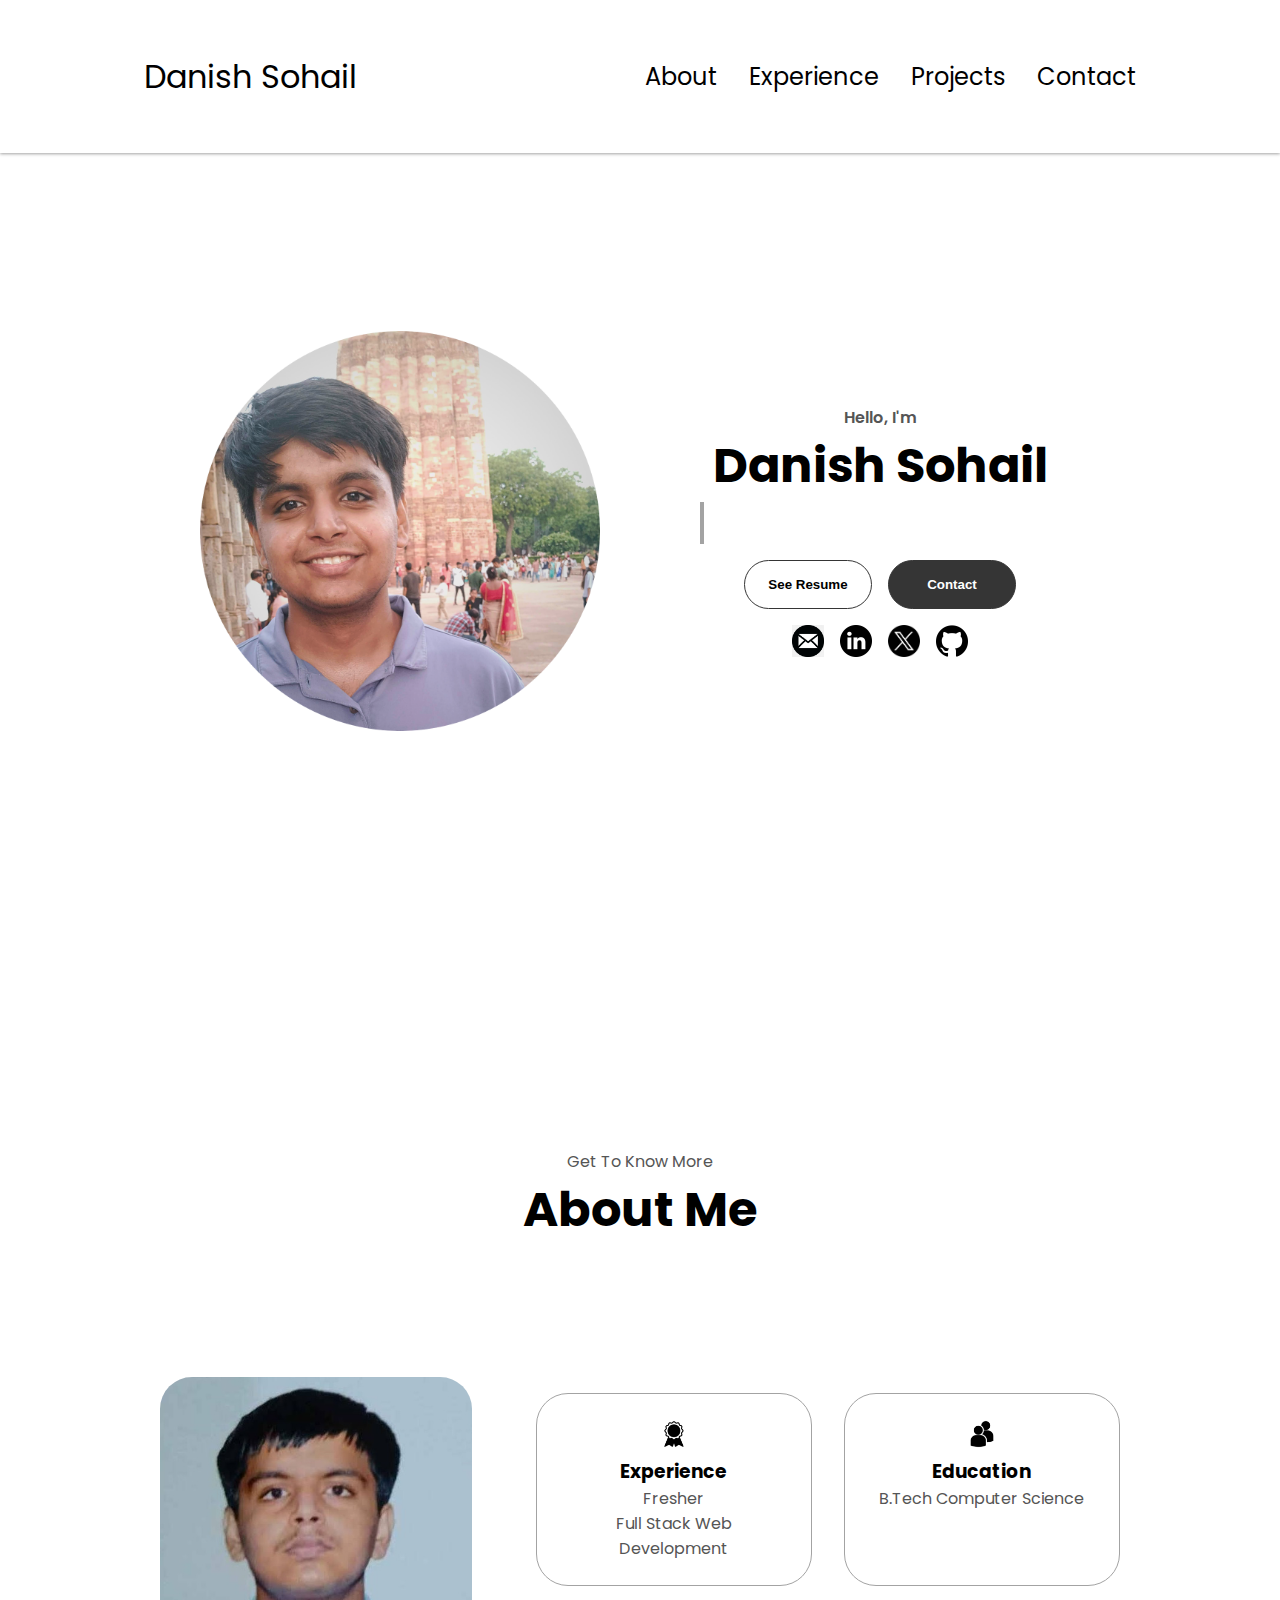
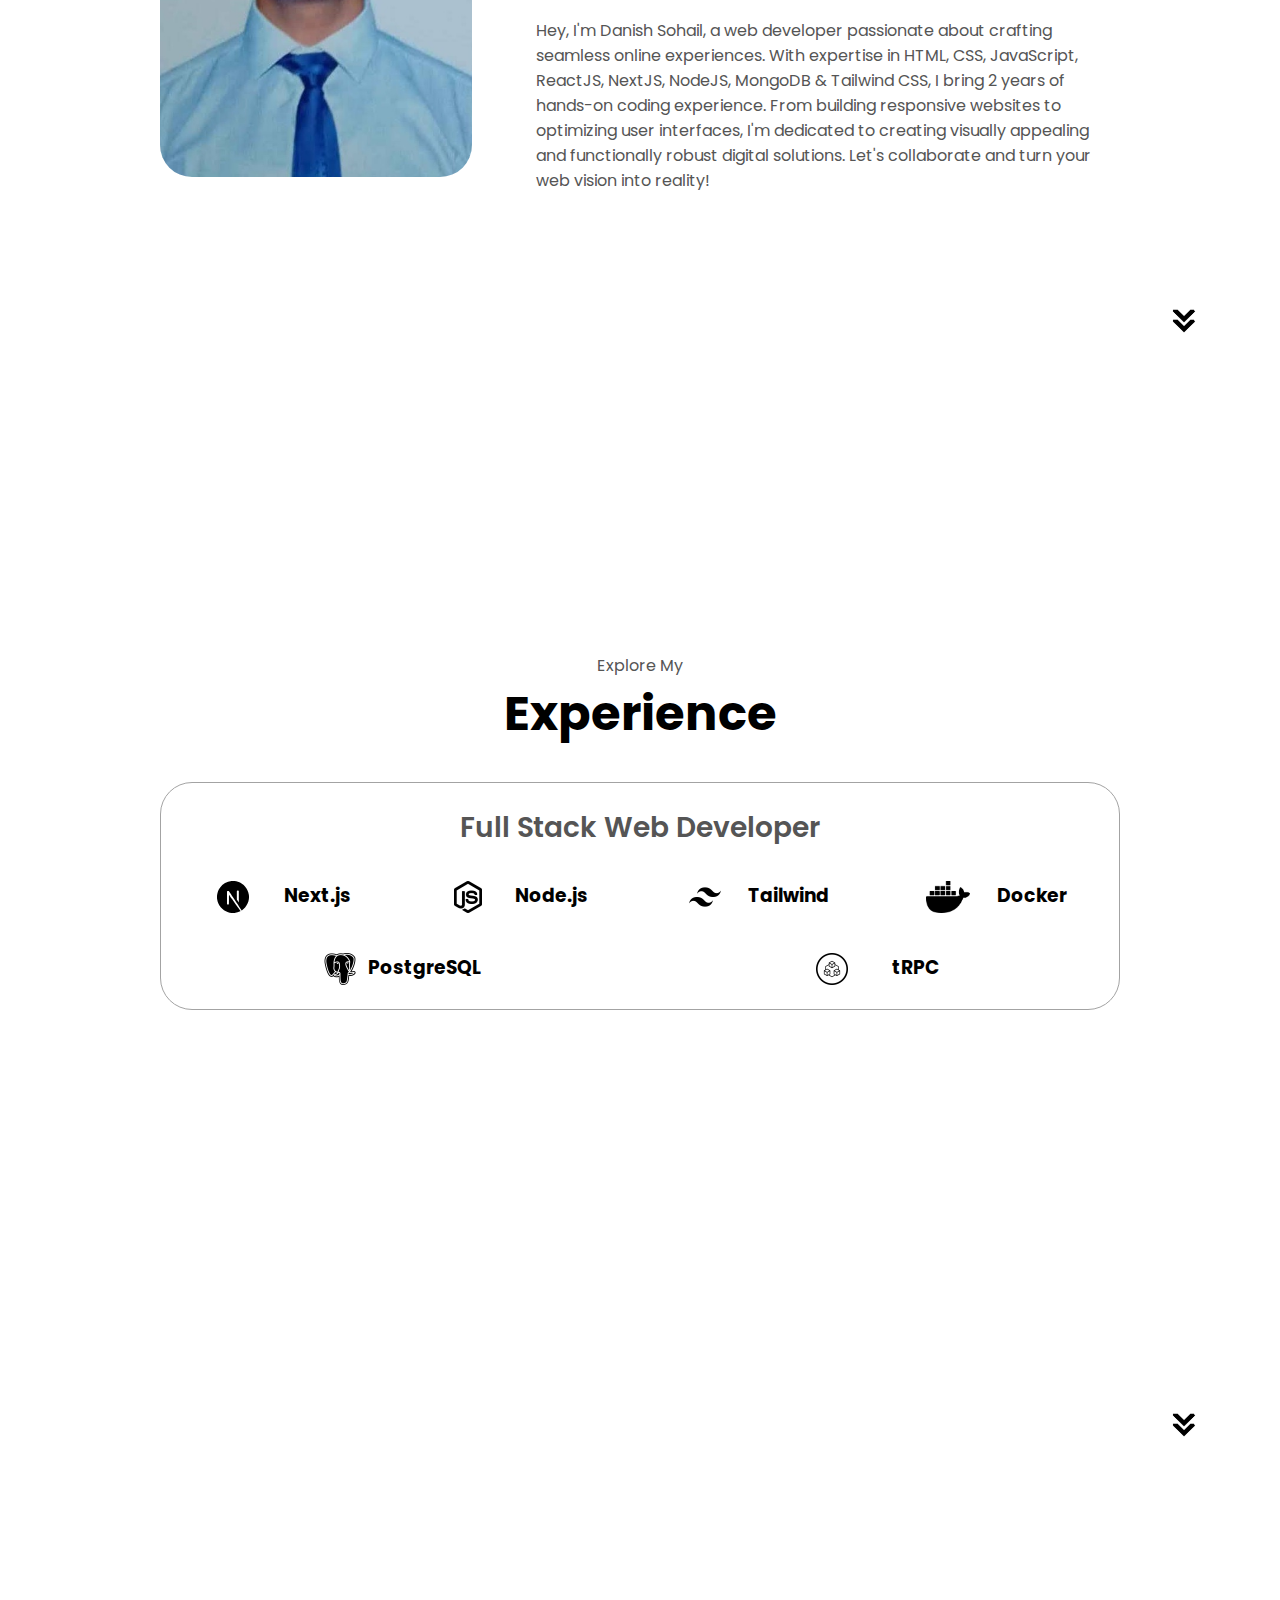
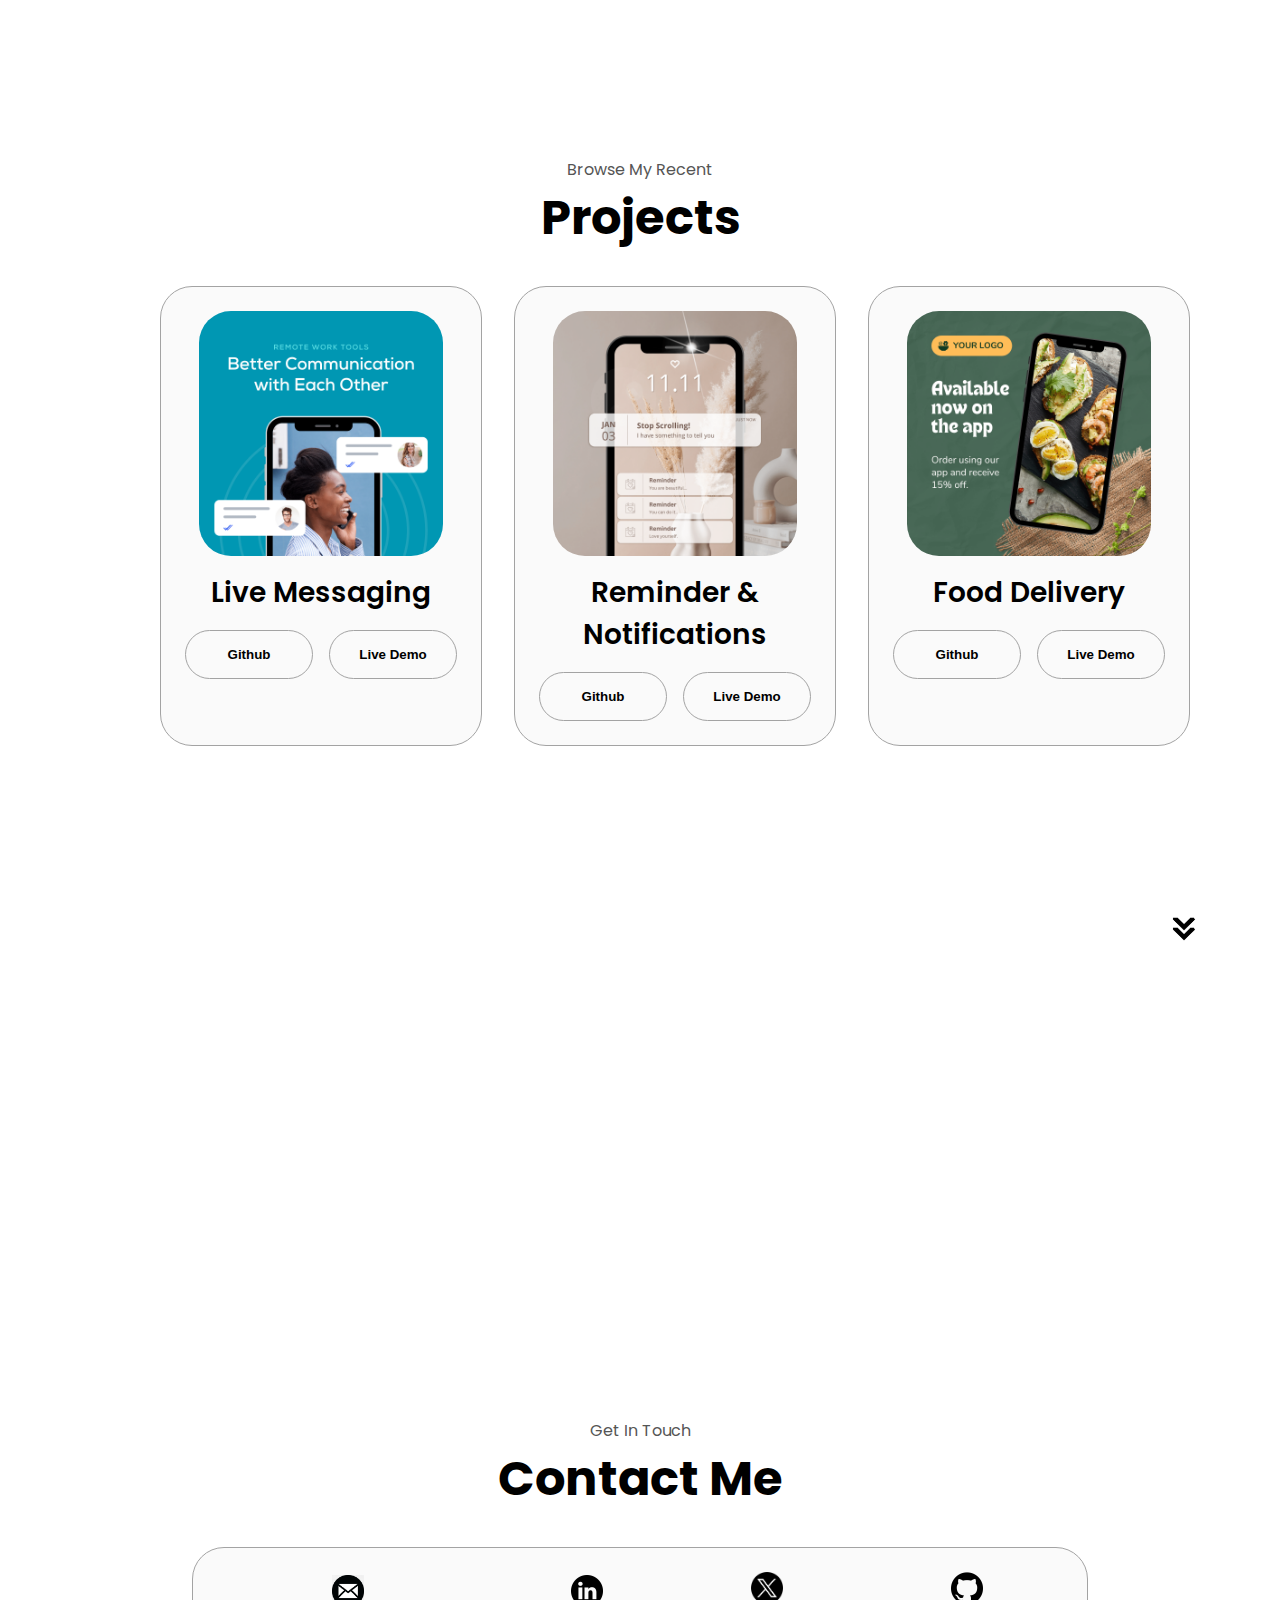
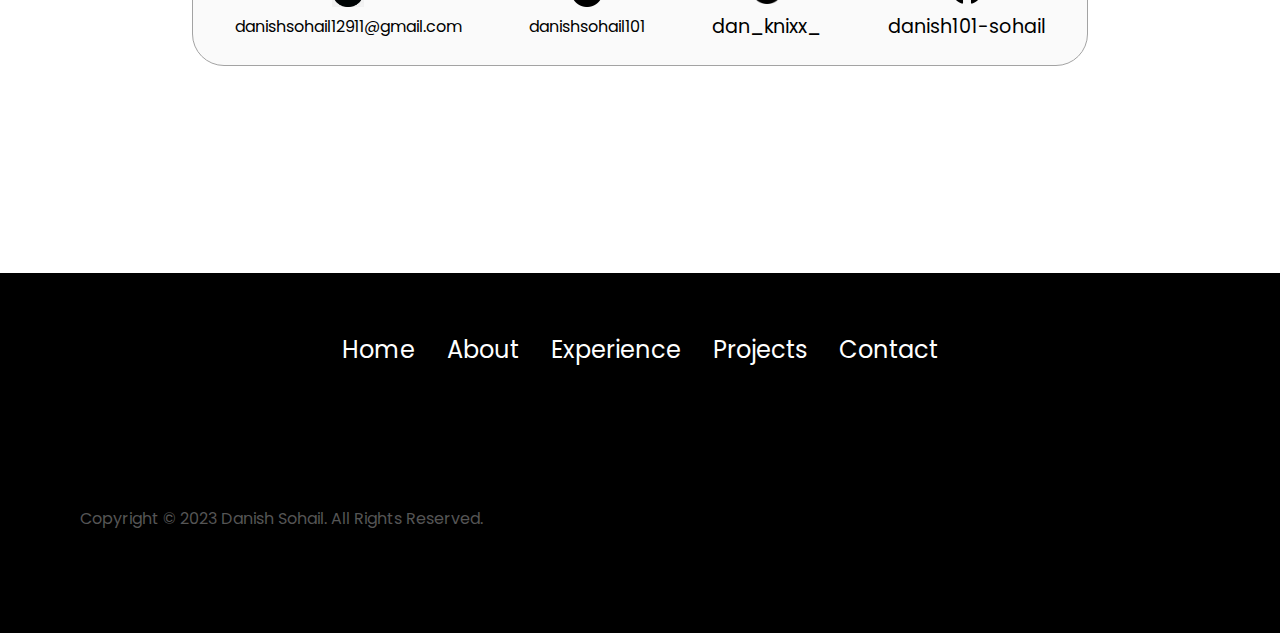
==== commit 880935f2: "commit" ====
--- a/index.html
+++ b/index.html
@@ -124,7 +124,7 @@
         <h1 class="title">Experience</h1>
         <div class="experience-details-container">
             <div class="about-containers">
-                <div class="details-container ewidth">
+                <div class="details-container">
                     <h2 class="experience-sub-title">Full Stack Web Developer</h2>
                     <div class="article-container">
                         <article>
@@ -267,7 +267,7 @@
         <p class="section-text-p1">Browse My Recent</p>
         <h1 class="title">Projects</h1>
         <div class="experience-details-container">
-            <div class="about-containers">
+            <div class="project-containers">
                 <div class="details-container color-container">
                     <div class="article-container">
                         <img 
--- a/style.css
+++ b/style.css
@@ -69,8 +69,8 @@
     display: none;
 }
 
-.hamburger-manu{
-    position: relative;
+.hamburger-menu{
+    position: inherit;
     display: inline-block;
 }
 
@@ -193,8 +193,7 @@
     overflow: hidden;
     align-self: center;
     justify-content: center;
-    /* margin-left: 3ch; */
-    text-align: left;
+    margin-inline: auto;
 }
 .container .text{
     position: relative;
@@ -304,8 +303,7 @@
 
 .about-containers{
     gap: 2rem;
-    margin-bottom: 2rem;
-    margin-top: 2rem;
+    margin-block: 2rem;
 }
 
 .about-details-container{
@@ -329,7 +327,6 @@
 }
 
 .details-container{
-
     padding: 1.5rem;
     flex: 1;
     background: white;
@@ -348,6 +345,7 @@
     height: 400px;
     width: 400px;
     margin: auto 0;
+    align-self: center;
 }
 
 /* experience  */
@@ -367,11 +365,7 @@
     display: flex;
     justify-content:start;
     flex-direction:column;
-    /* width: 100vh; */
-}
-
-.ewidth{
-    margin-inline: 10rem;
+    /* margin-inline: 2rem; */
 }
 
 .article-container{
@@ -398,6 +392,13 @@
 #projects{
     position: relative;
     margin-bottom: 15rem;
+}
+
+.project-containers{
+    gap: 2rem;
+    margin-bottom: 2rem;
+    margin-top: 2rem;
+    display: flex;
 }
 
 .color-container{
@@ -477,6 +478,12 @@
     border-radius: 50%;
     margin-bottom: 2rem;
 }
+#contact-c{
+    display: flex;
+    justify-content:center;
+    flex-direction: column;
+    height: 70dvh;
+}
 
 .contact-info-upper-container-c {
     display: flex;
--- a/mediaqueries.css
+++ b/mediaqueries.css
@@ -1,6 +1,6 @@
 @media screen and(max-width:1400px) {
     #profile{
-        height: 83dvh;
+        height: 83vh;
         margin-bottom: 6rem;
     }
     .about-containers{
@@ -27,16 +27,54 @@
     section, .section-container{
         height: fit-content;
     }
+    .section-text{
+      align-items: center;  
+      min-width: auto;
+    }
+    .container .text{
+        font-size: 1.25rem;
+    }
     section{
         margin: 0 5%;
     }
     .section-pic-container{
+        justify-content: center;
         width: 275px;
         height: 275px;
-        margin: 0 auto 2rem;
+        margin: 1rem auto 2rem;
     }
     .about-containers{
         margin-top: 0;
+    }
+
+    .project-containers{
+        display: flex;
+        flex-direction: column;
+    }
+
+    /* contact page */
+    #contact-c{
+        margin: 0 5%;
+        display: block;
+    }
+    .con{                                       
+        display: block;
+        height: 84vh;
+    }
+    .logo-c{
+        font-size: 1.5rem;
+    }
+    .c{
+        height: 2rem;
+        box-shadow: 0 1rem 1rem rgba(0, 0, 0, 0.2);
+        margin-bottom: 1rem;
+    }
+    .contact-info-upper-container-c {
+        flex-direction: column;
+    }
+    .section-text-p1-c{
+        margin: 2rem ;
+        width: 80%;
     }
 }
 
@@ -52,9 +90,13 @@
     article{
         font-size: 1rem;
     }
-    footer nav{
+    footer, .nav-links-f{
         height: fit-content;
-        margin-bottom: 2rem;
+        margin-top: 2rem;
+
+        font-size: 1rem;
+        display: flex;
+        flex-direction: column;
     }
     .about-containers,
     .contact-info-upper-container,
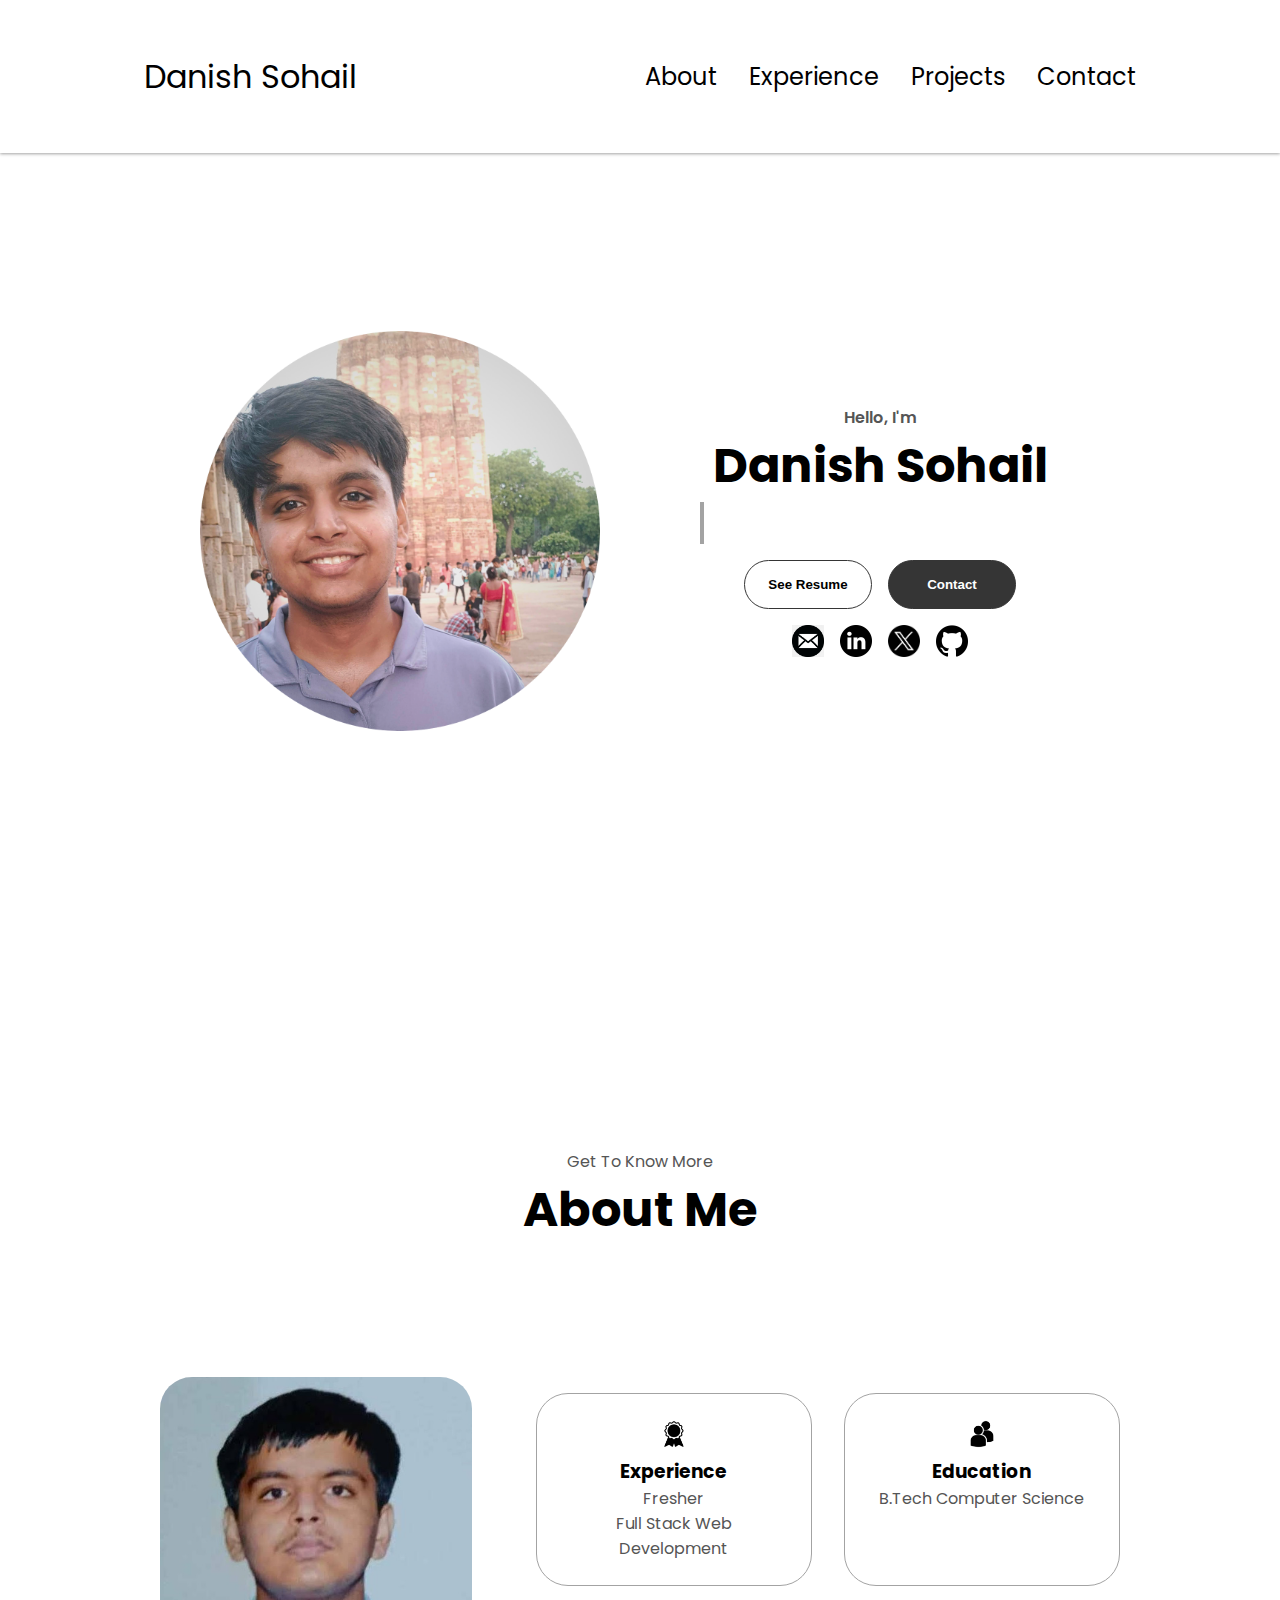
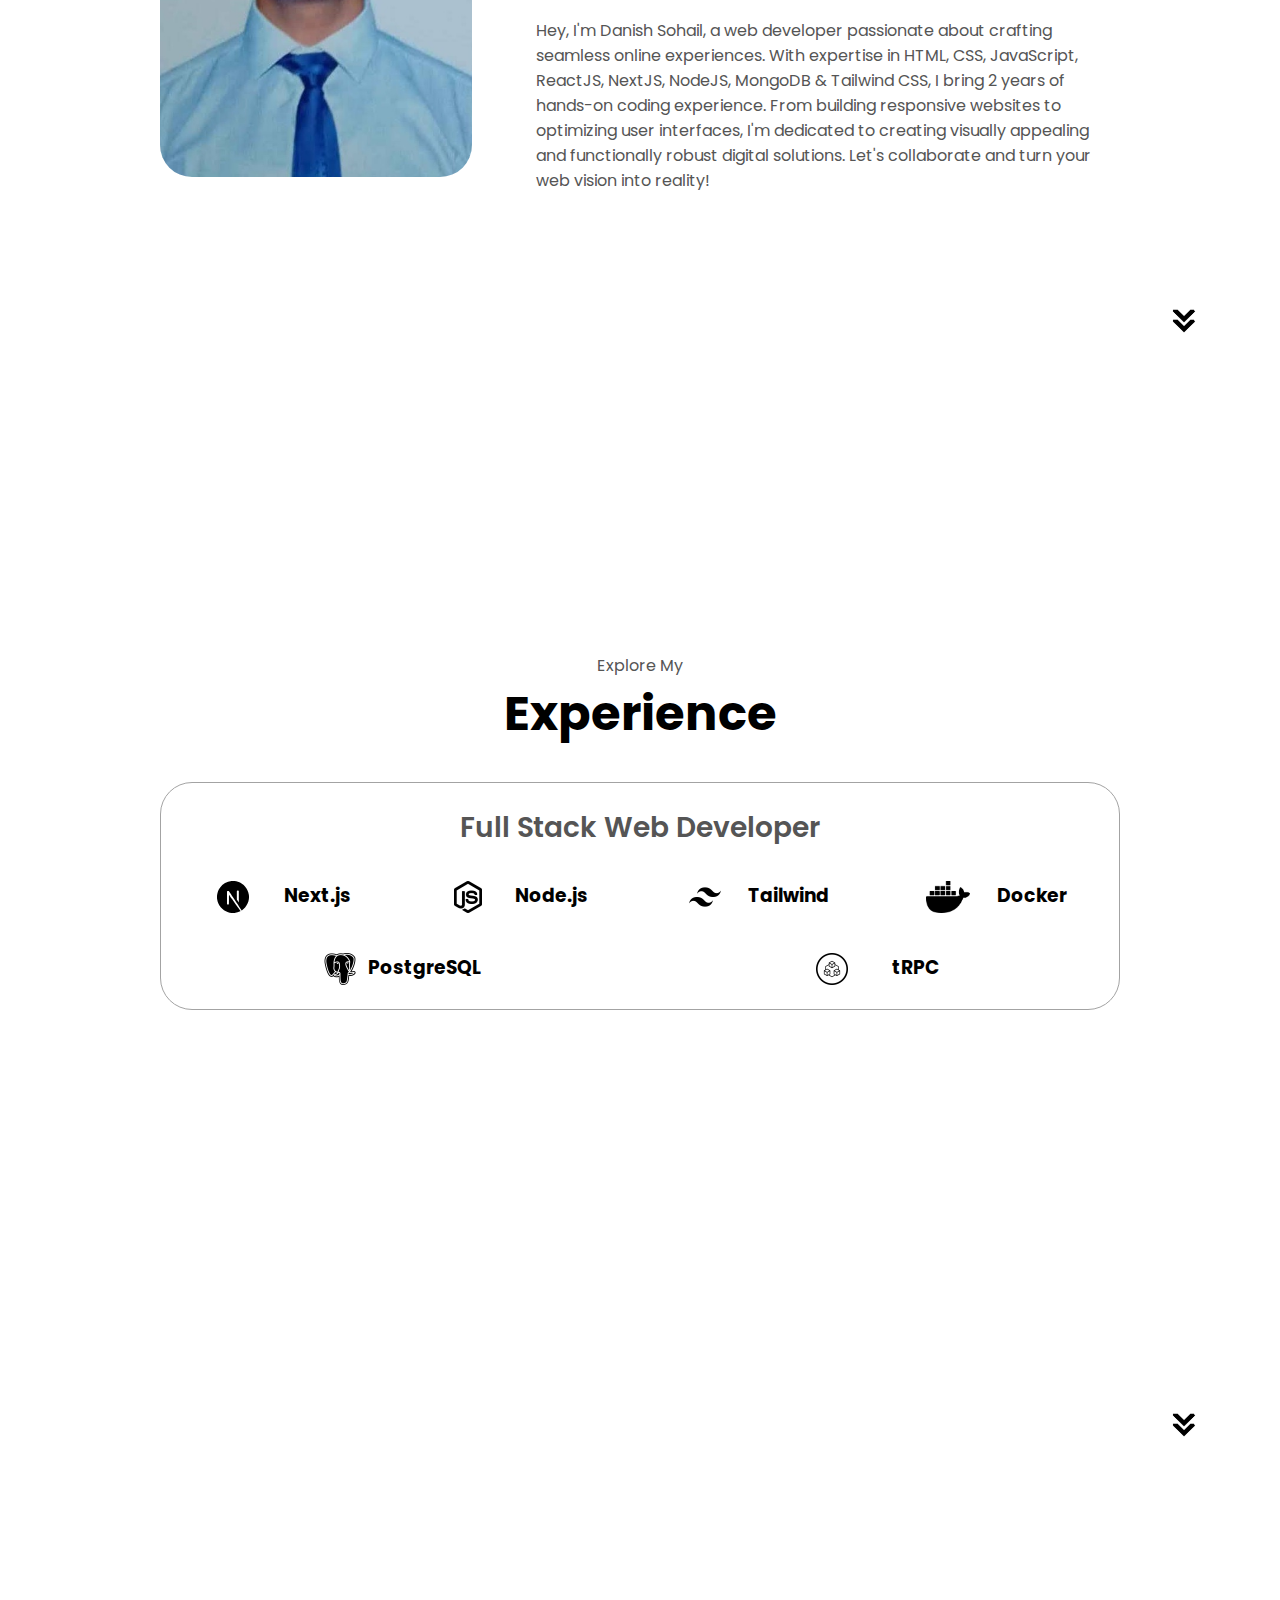
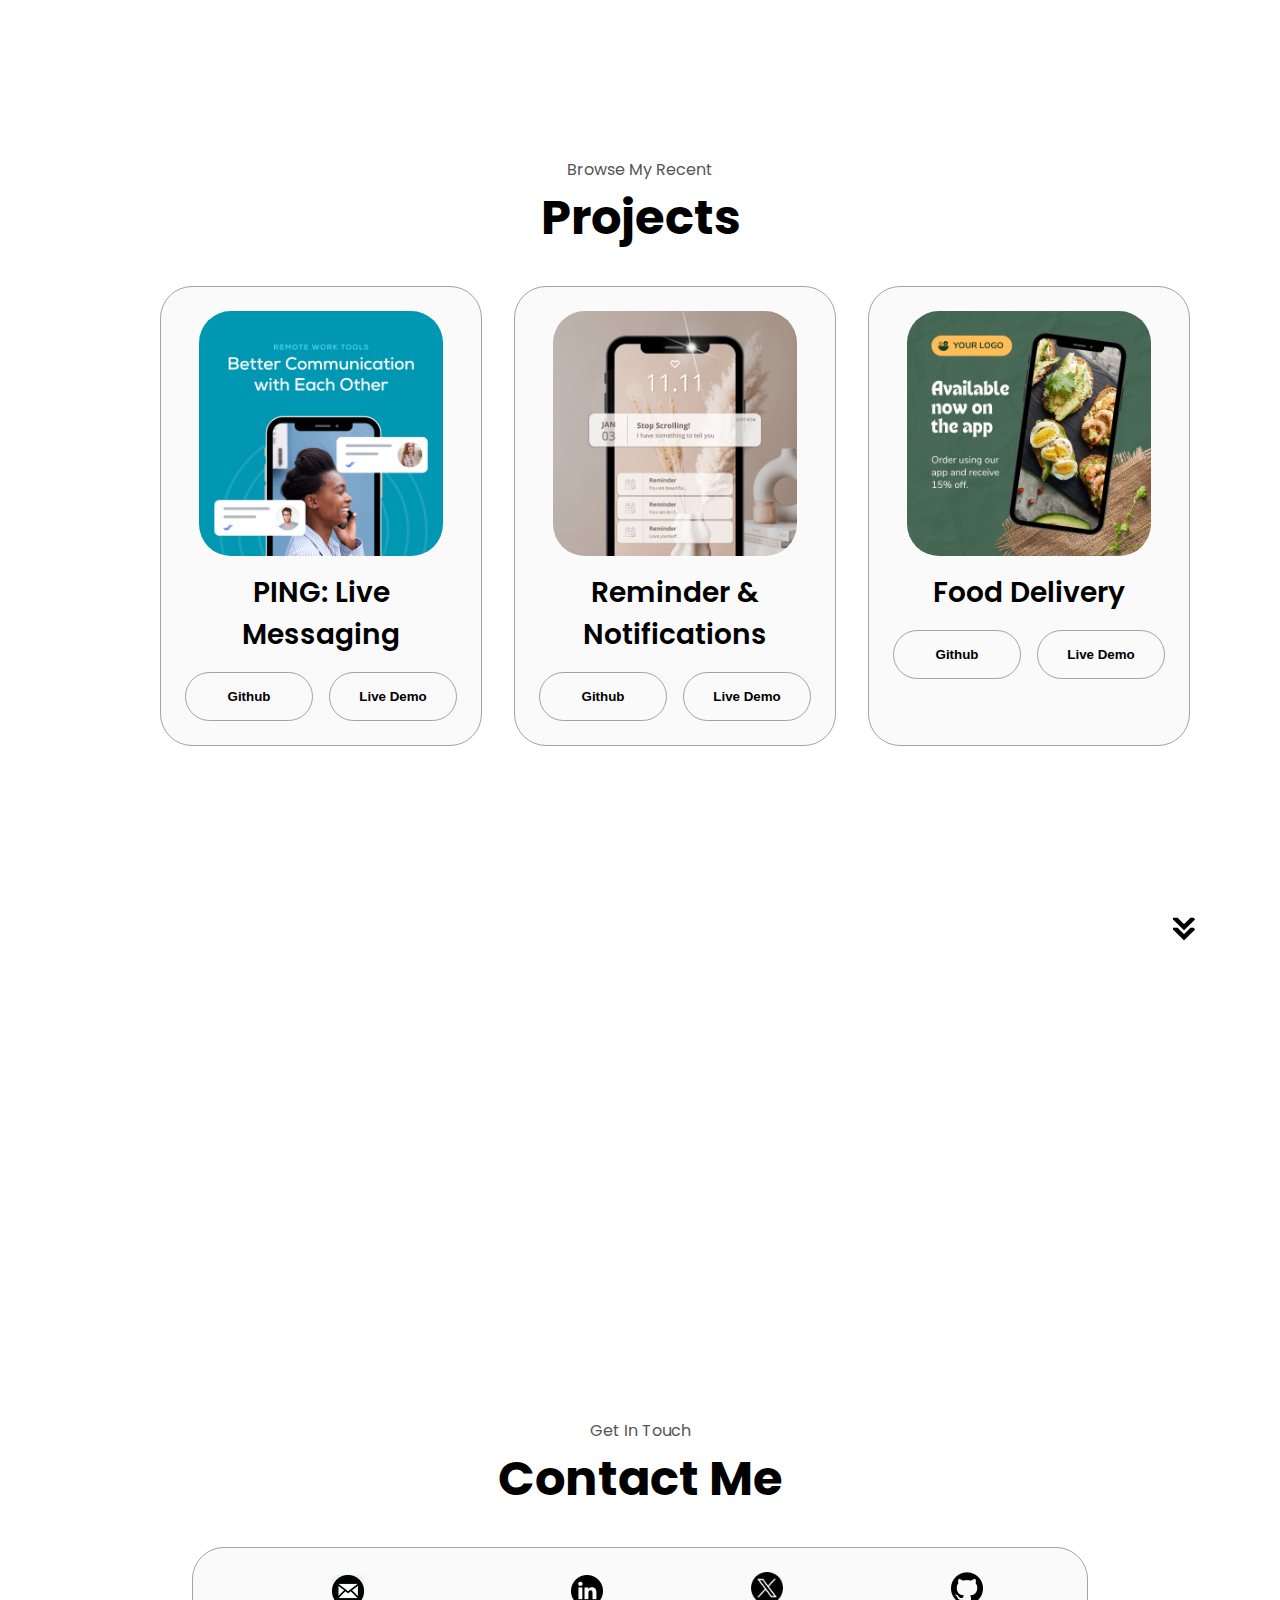
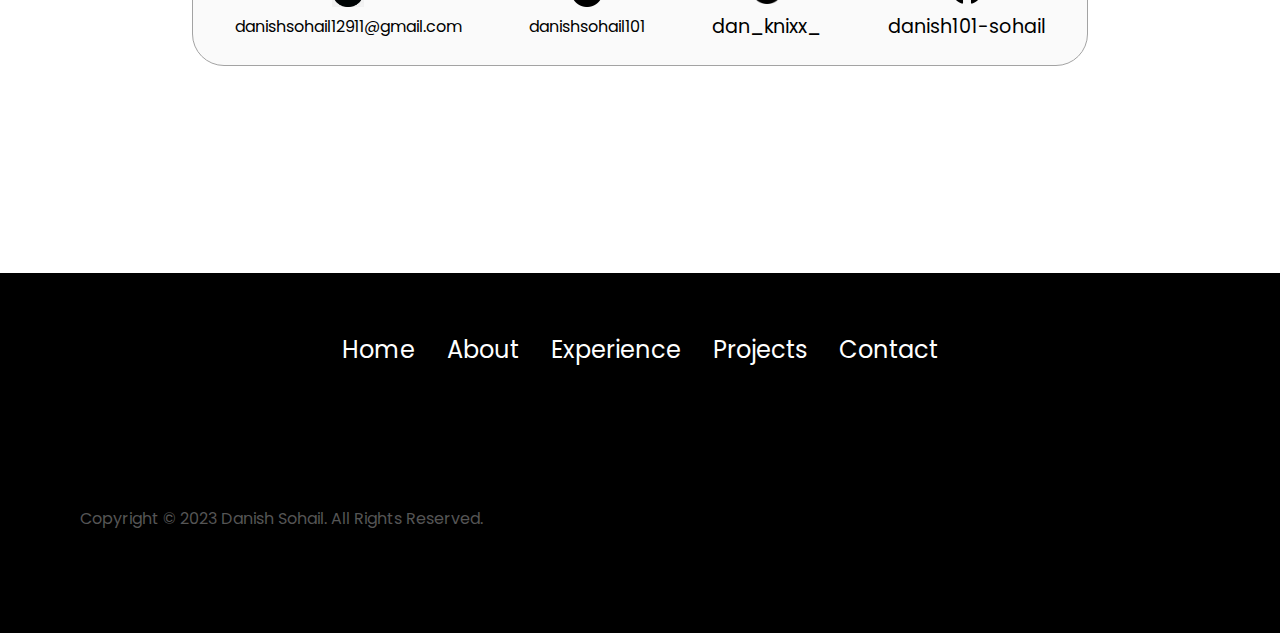
==== commit a46fa80d: "Update index.html" ====
--- a/index.html
+++ b/index.html
@@ -59,7 +59,7 @@
                 <span class="text sec-text">Full Stack Web Developer</span>
             </div>
             <div class="btn-container">
-                <button class="btn btn-color-2" onclick="window.open('./assets/resume_DANISH_SOHAIL_.pdf')">
+                <button class="btn btn-color-2" onclick="window.open('https://drive.google.com/file/d/1xfeHjBUvUKms6342JTuVoZSgNpyPOnR1/view?usp=drive_link')">
                 See Resume
                 </button>
                 <button class="btn btn-color-1" onclick="location.href='./contact.html'">
@@ -276,13 +276,13 @@
                         class="project-img"
                         >
                     </div>
-                    <h2 class="experience-sub-title project-title">Live Messaging</h2>
+                    <h2 class="experience-sub-title project-title">PING: Live Messaging</h2>
                     <div class="btn-container">
-                        <button class="btn btn-color-2 project-btn" onclick="location.href='https://github.com/danish101-sohail'"
+                        <button class="btn btn-color-2 project-btn" onclick="location.href='https://github.com/danish101-sohail/Ping'"
                         >
                             Github
                         </button>
-                        <button class="btn btn-color-2 project-btn" onclick="location.href='#demo-link'"
+                        <button class="btn btn-color-2 project-btn" onclick="location.href='https://bit.ly/mypingchat'"
                         >
                             Live Demo
                         </button>
@@ -386,4 +386,4 @@
     </footer>
     <script src="script.js"></script>
 </body>
-</html>+</html>
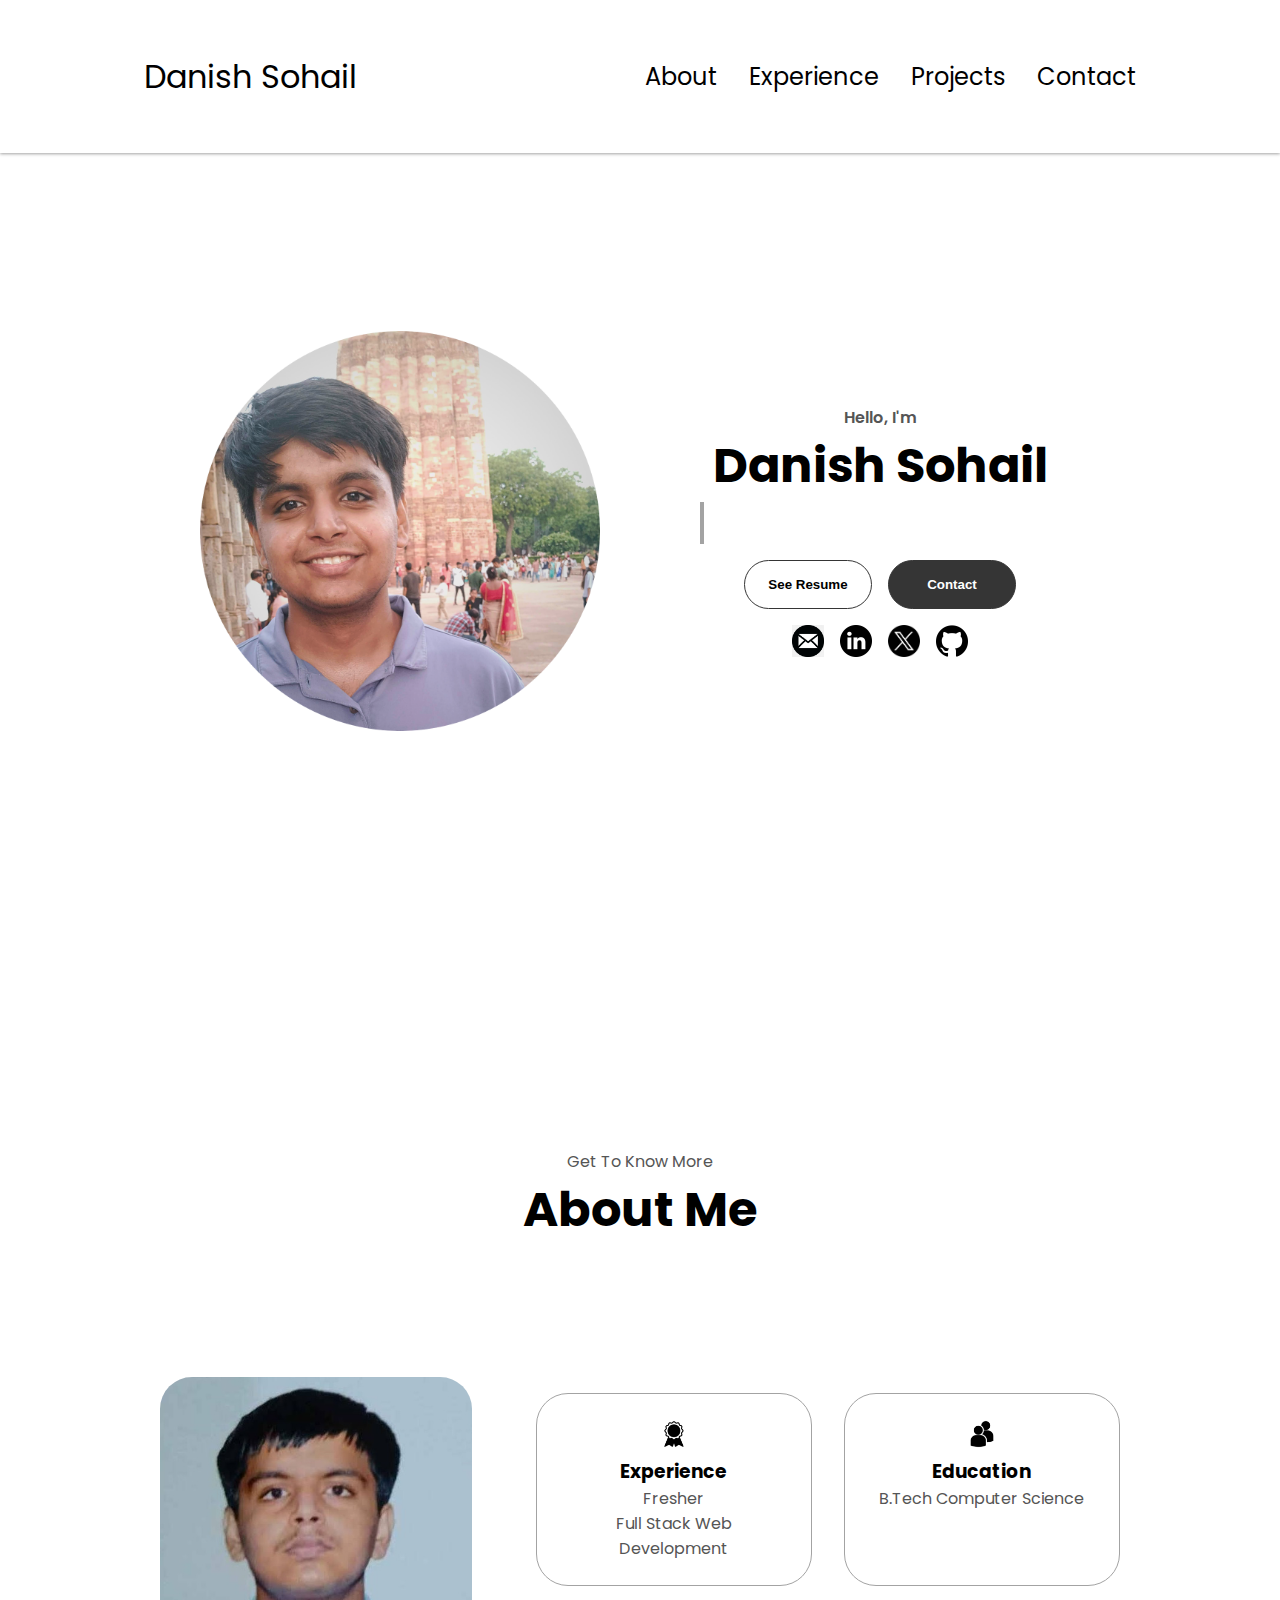
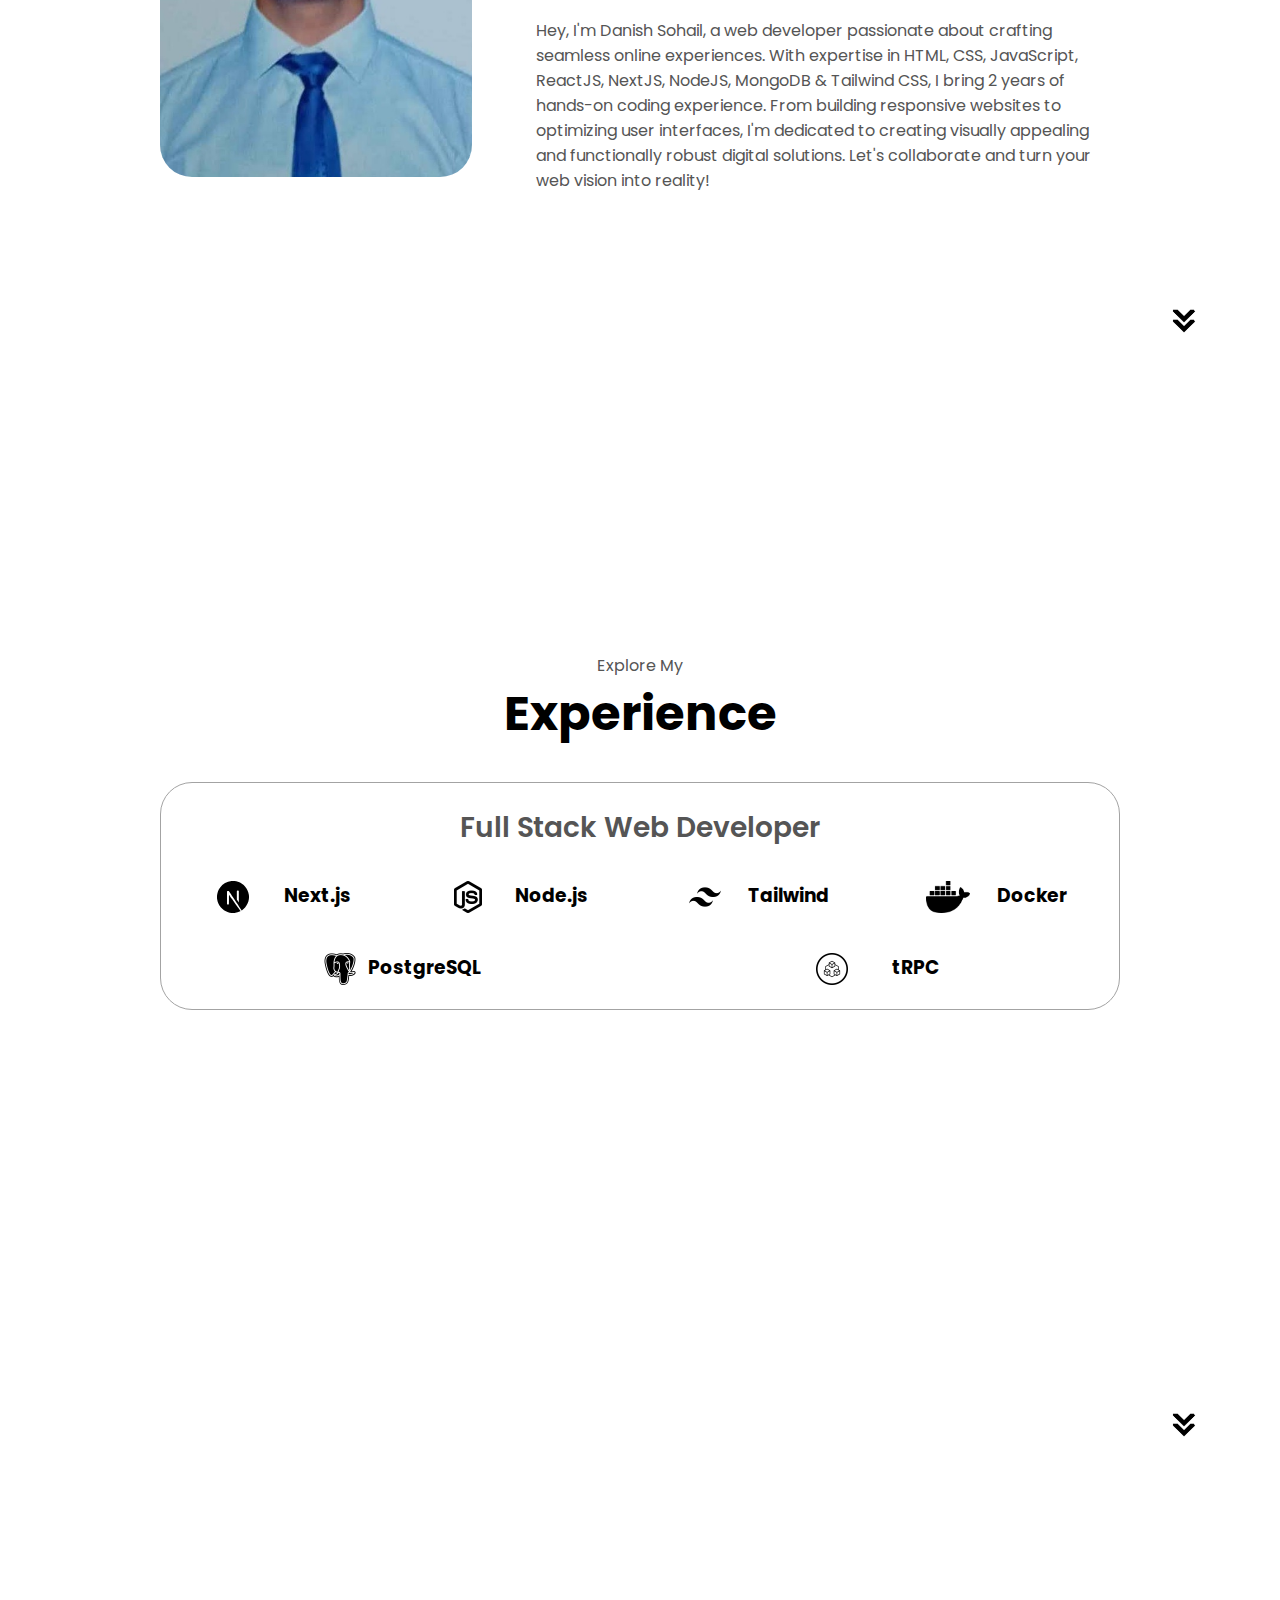
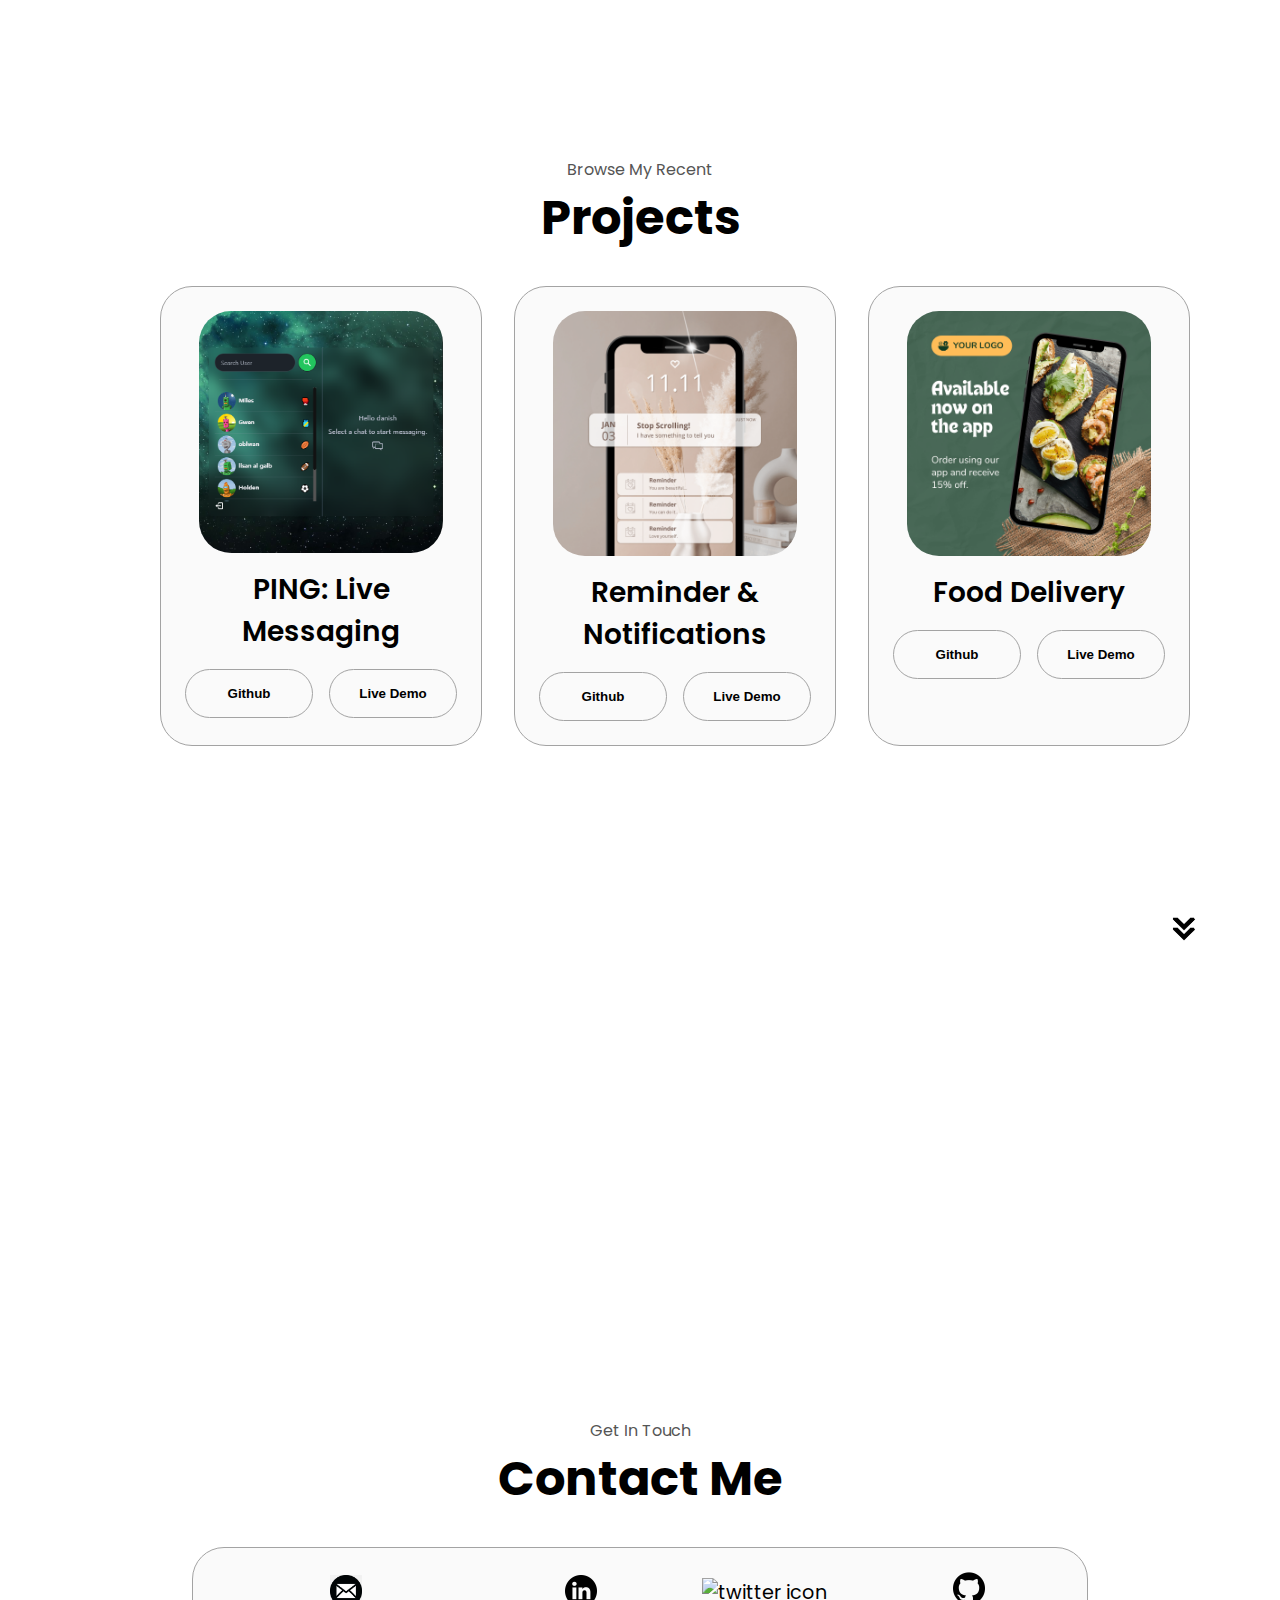
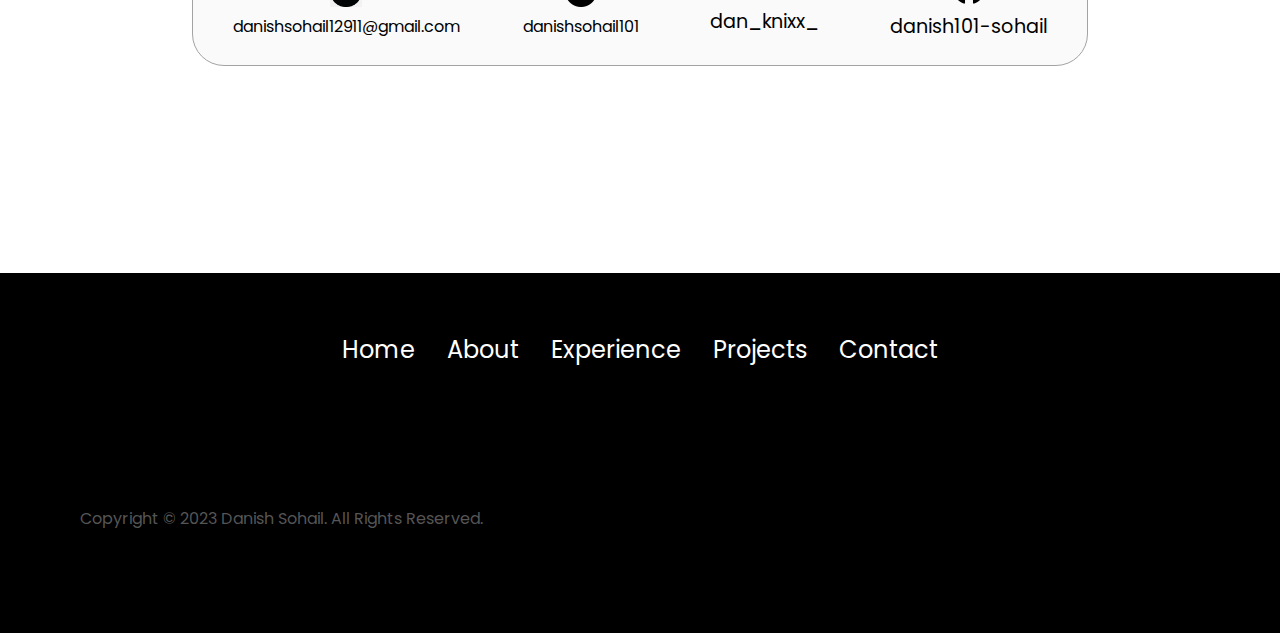
==== commit 52149370: "Update index.html" ====
--- a/index.html
+++ b/index.html
@@ -69,7 +69,7 @@
             <div id="socials-container">
                 <img src="./assets/mailiconn.png" alt="Email" class="icon" onclick="location.href='mailto:danishsohail12911@gmail.com'">
                 <img src="./assets/linkedin.png" alt="My Linkedin Profile" class="icon" onclick="location.href='https://www.linkedin.com/in/danishsohail101/'">
-                <img src="./assets/twitter-x-logo-0339F999CF-seeklogo.com.png" alt="My Twitter Profile" class="icon" onclick="location.href='https://twitter.com/dan_knixx_'">
+                <img src="./assets/twitter-x-logo.png" alt="My Twitter Profile" class="icon" onclick="location.href='https://twitter.com/dan_knixx_'">
                 <img src="./assets/github.png" alt="My Github Profile" class="icon" onclick="location.href='https://github.com/danish101-sohail'">
             </div>
         </div>   
@@ -357,7 +357,7 @@
             <div class="contact-info-container">
                 
                 <p><a href="https://twitter.com/dan_knixx_"><img 
-                    src="./assets/twitter-x-logo-0339F999CF-seeklogo.com.png" 
+                    src="./assets/twitter-x-logo.com.png" 
                     alt="twitter icon" 
                     class="icon contact-icon"><br>dan_knixx_</a></p>
             </div>
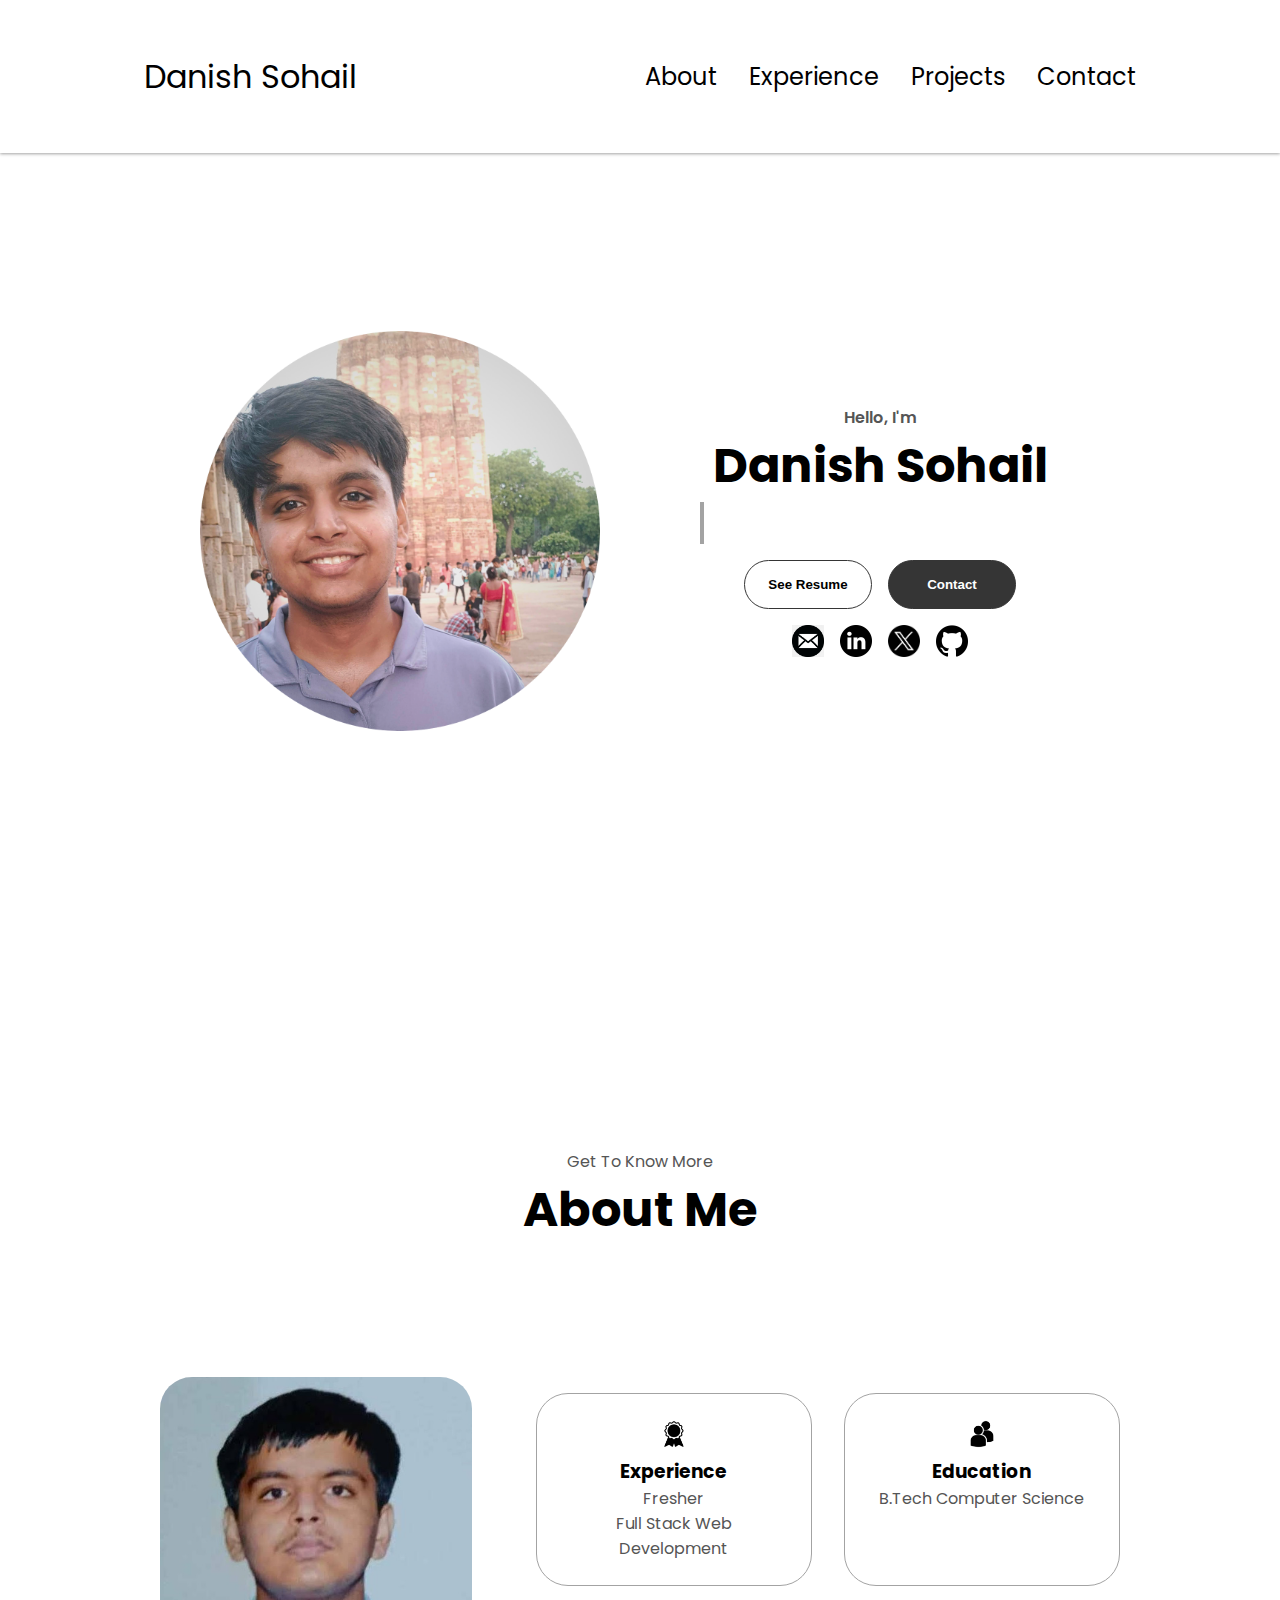
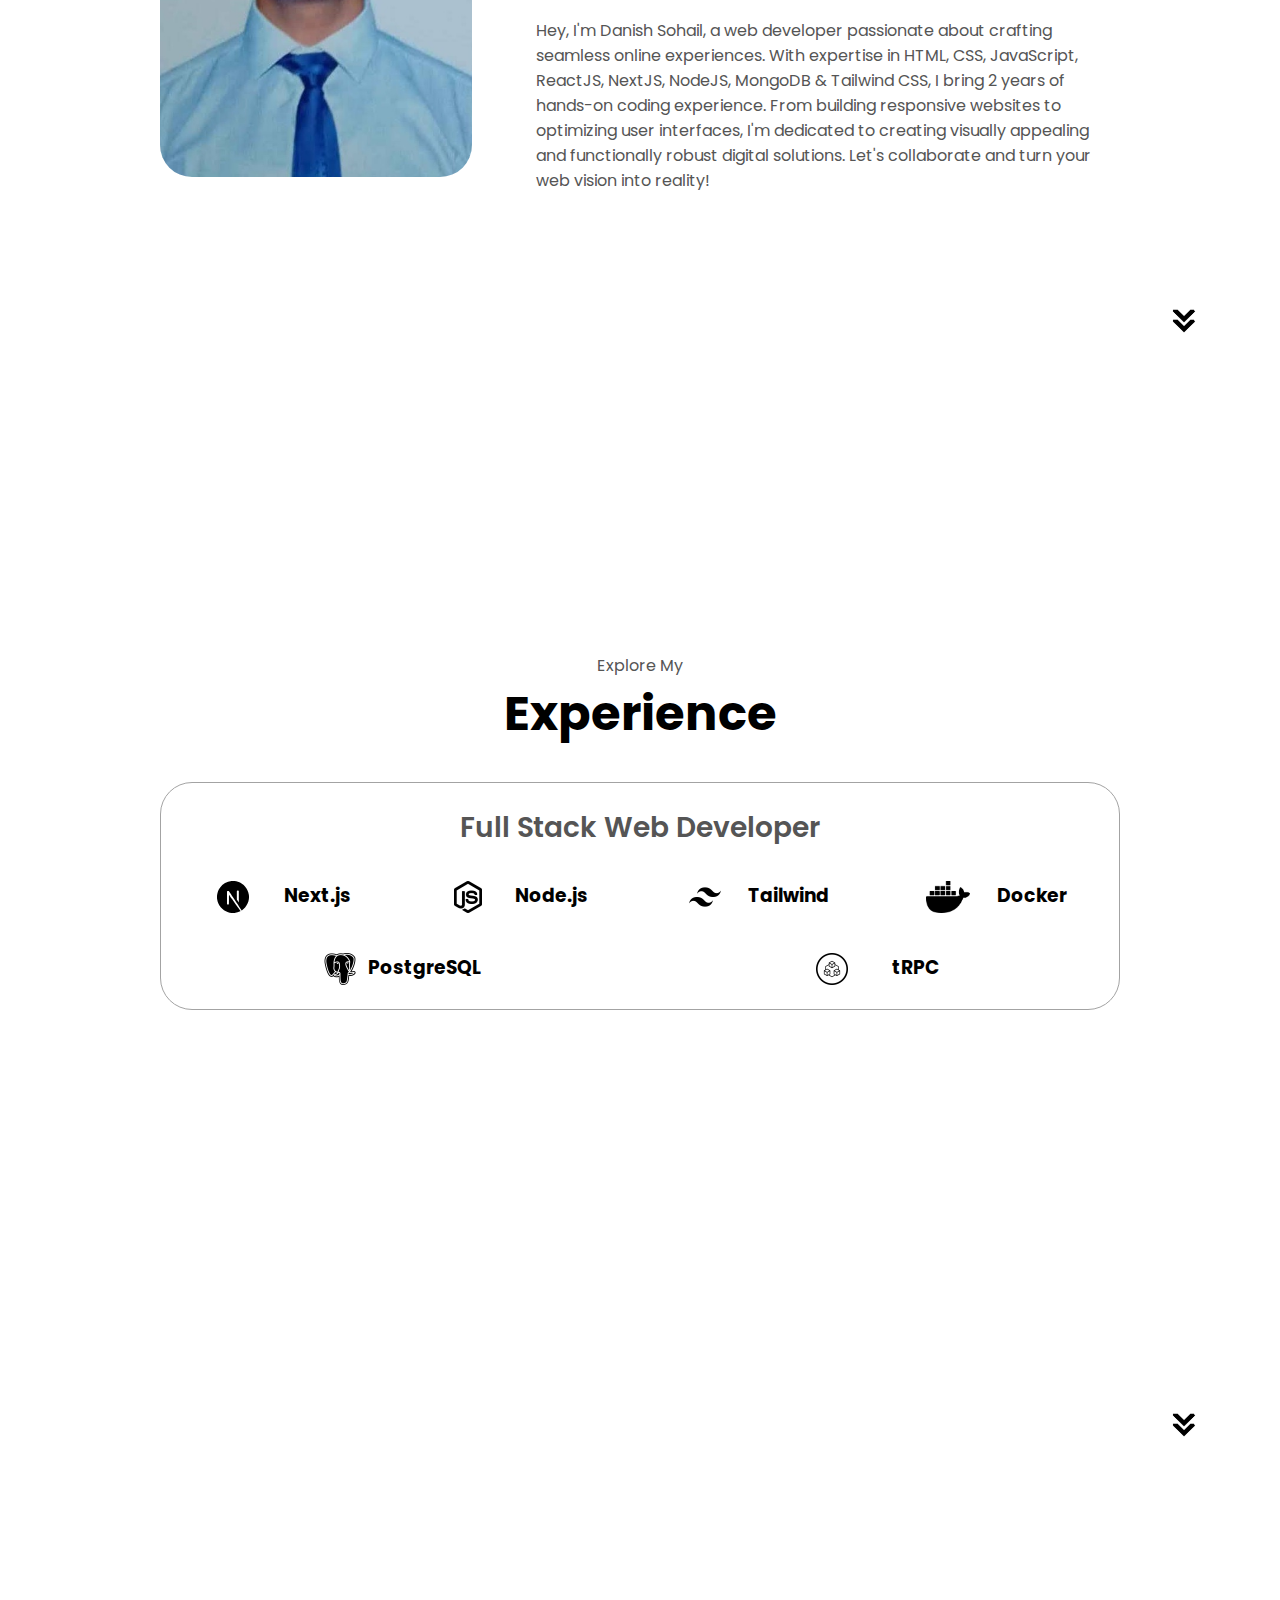
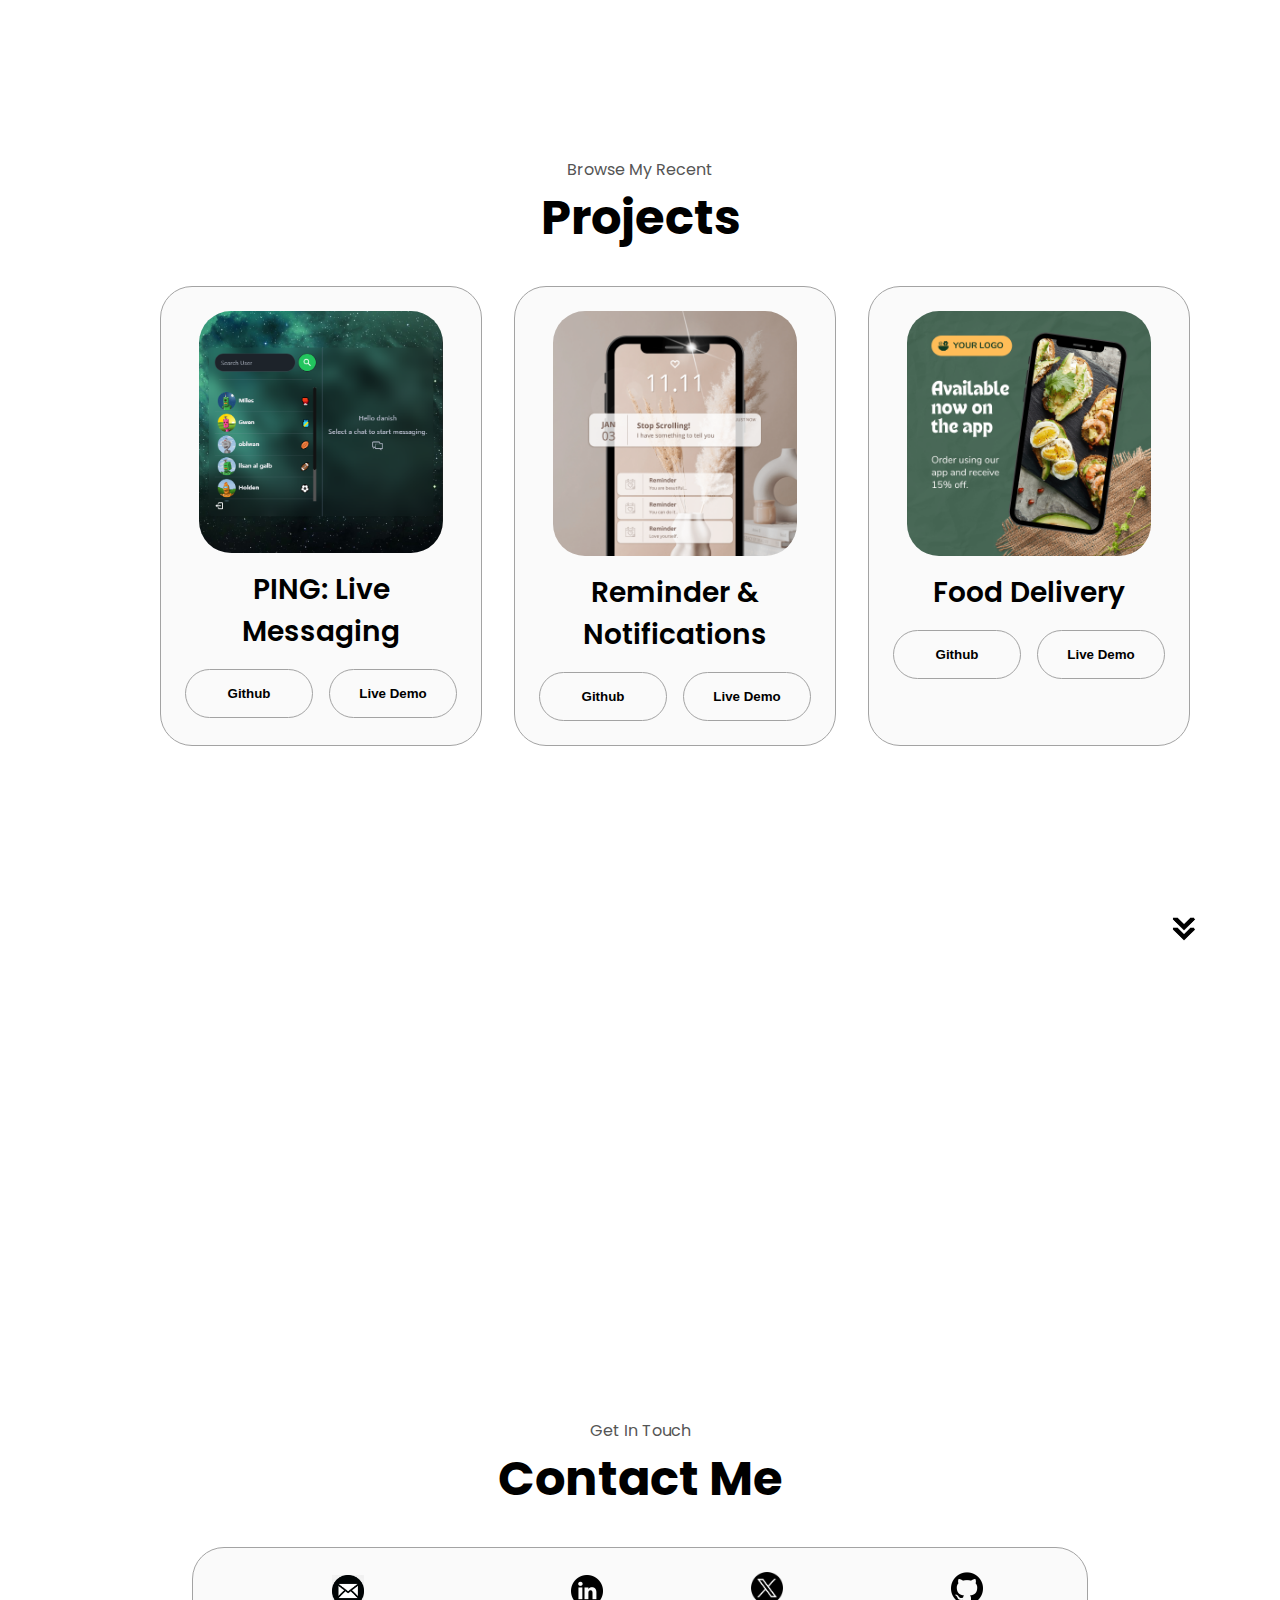
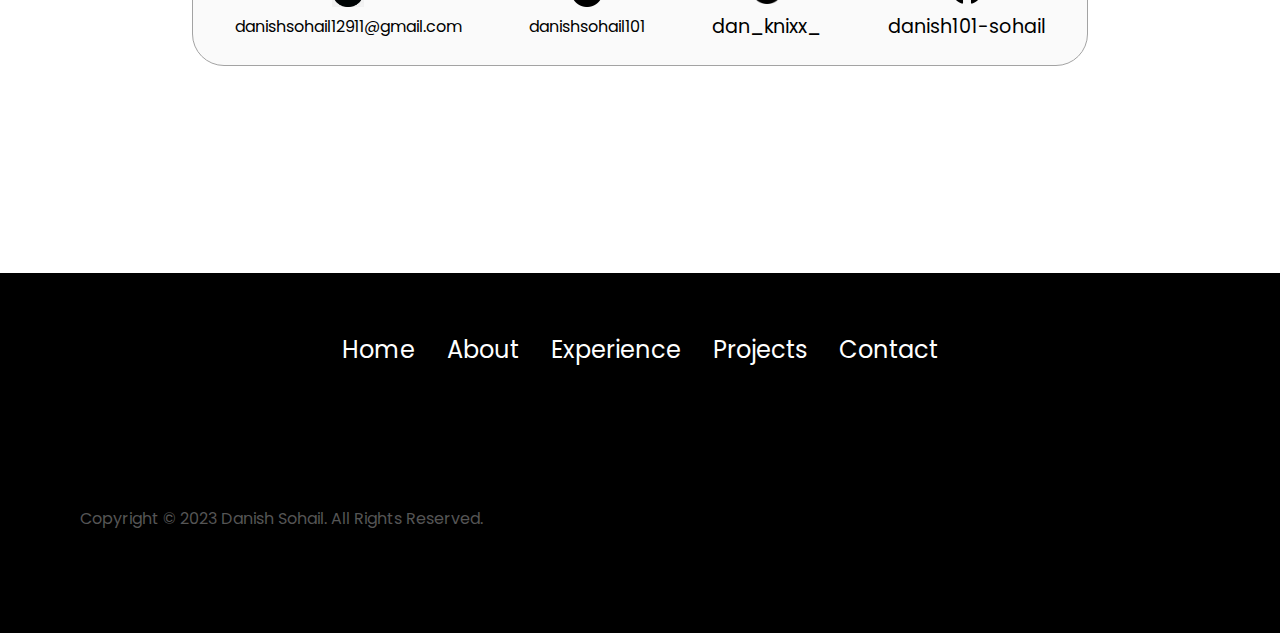
==== commit 19421cae: "Update index.html" ====
--- a/index.html
+++ b/index.html
@@ -357,7 +357,7 @@
             <div class="contact-info-container">
                 
                 <p><a href="https://twitter.com/dan_knixx_"><img 
-                    src="./assets/twitter-x-logo.com.png" 
+                    src="./assets/twitter-x-logo.png" 
                     alt="twitter icon" 
                     class="icon contact-icon"><br>dan_knixx_</a></p>
             </div>
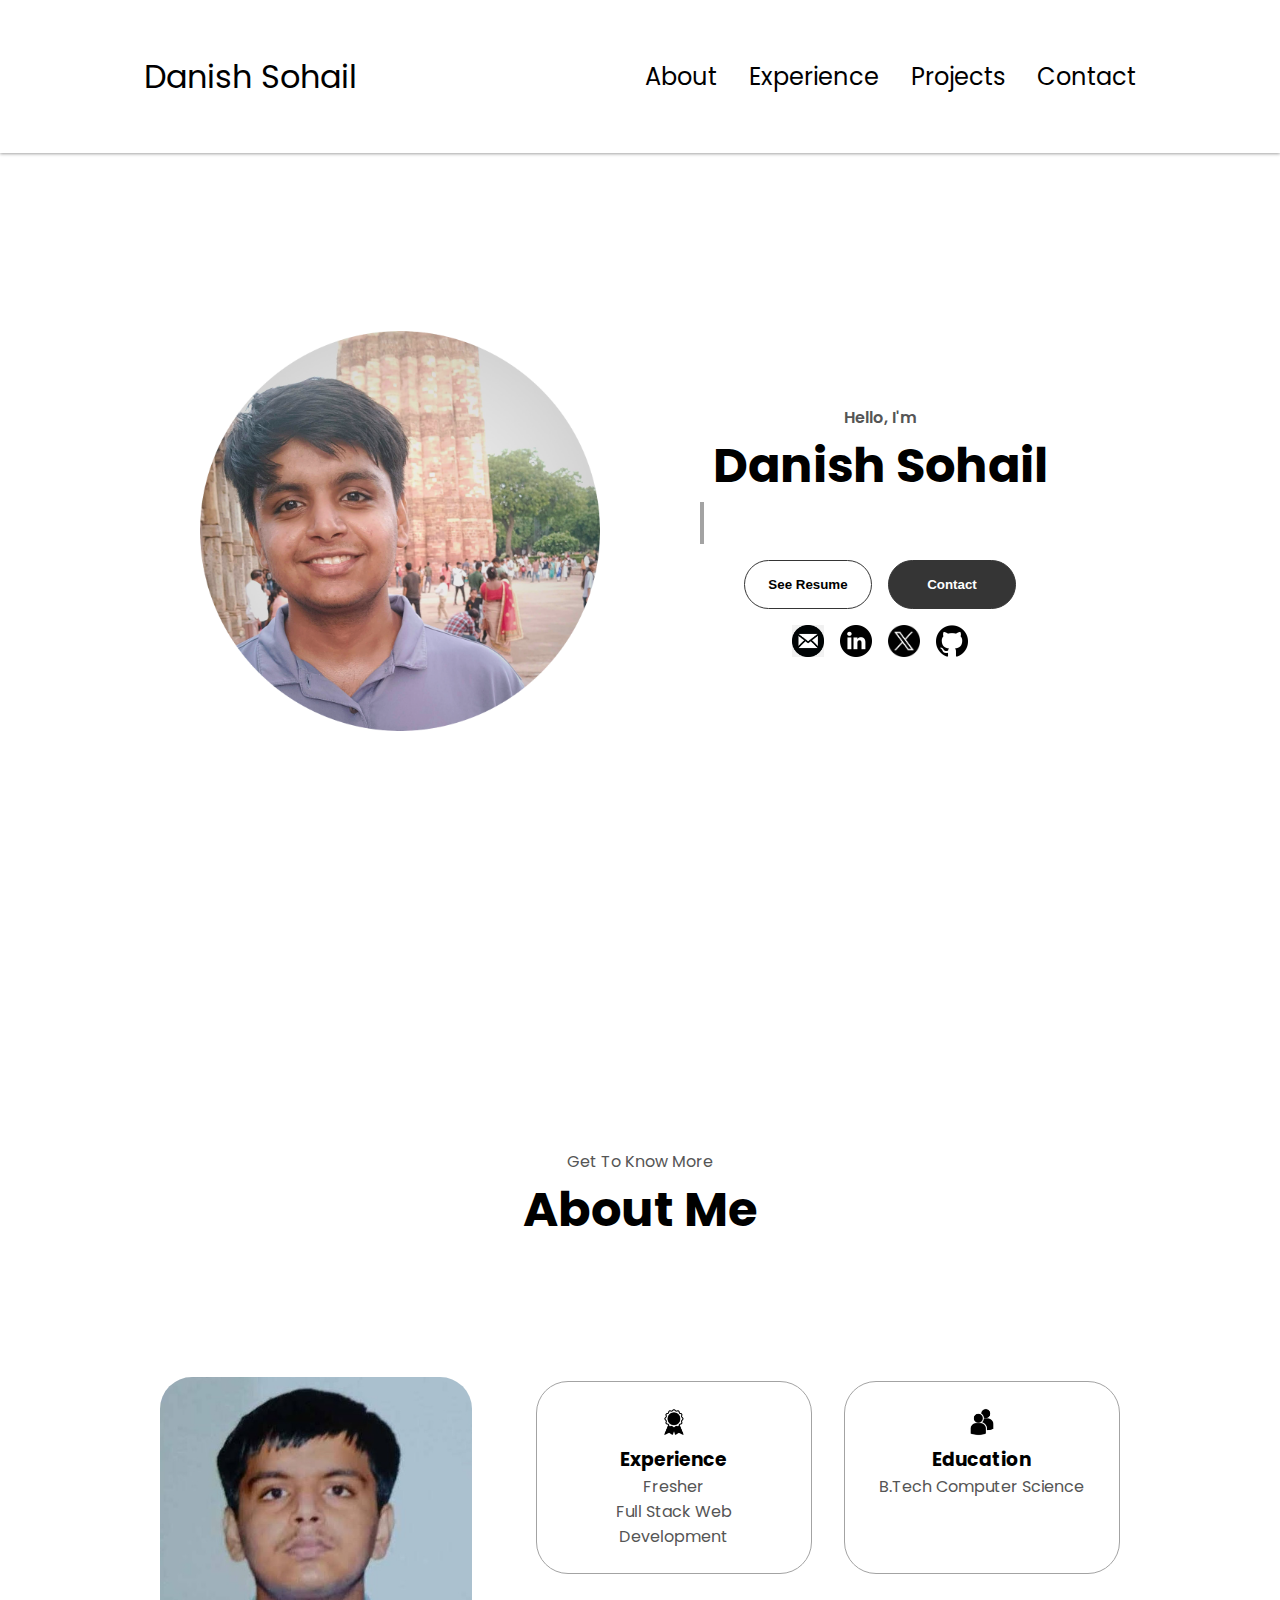
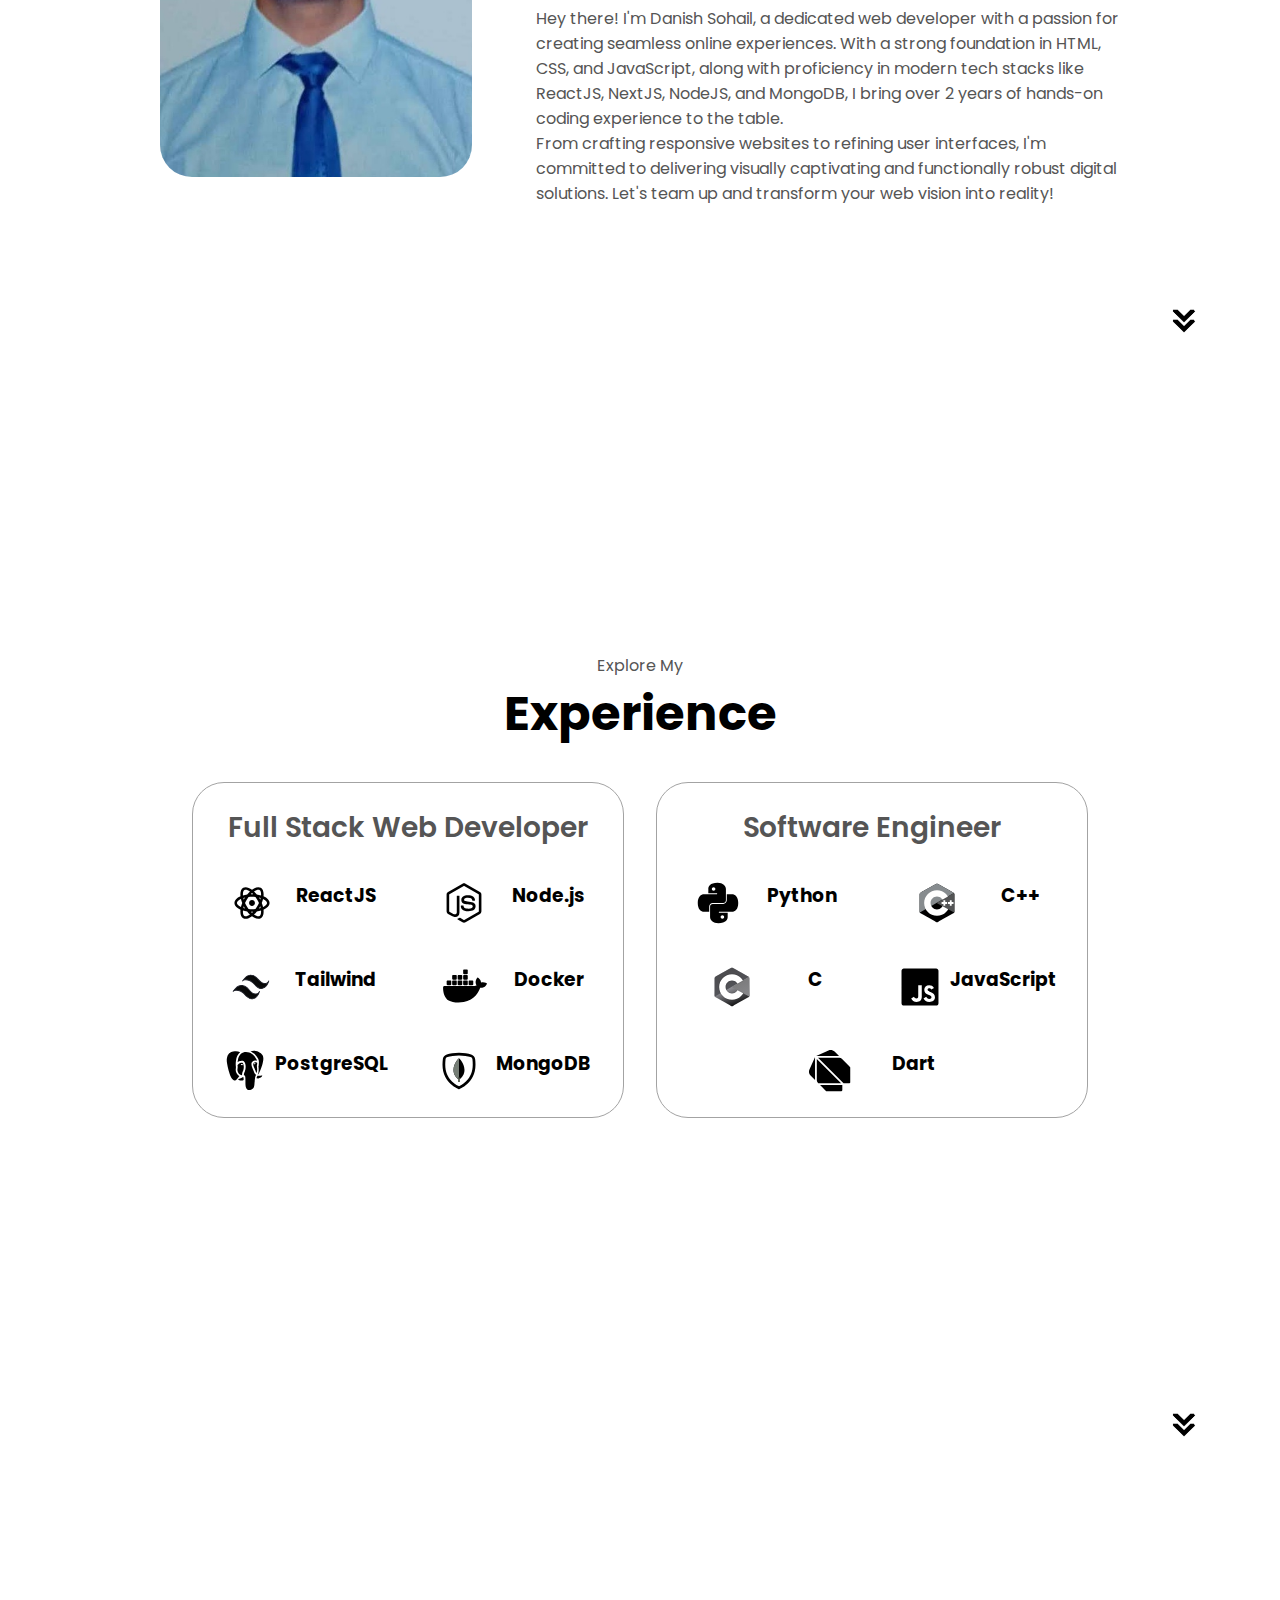
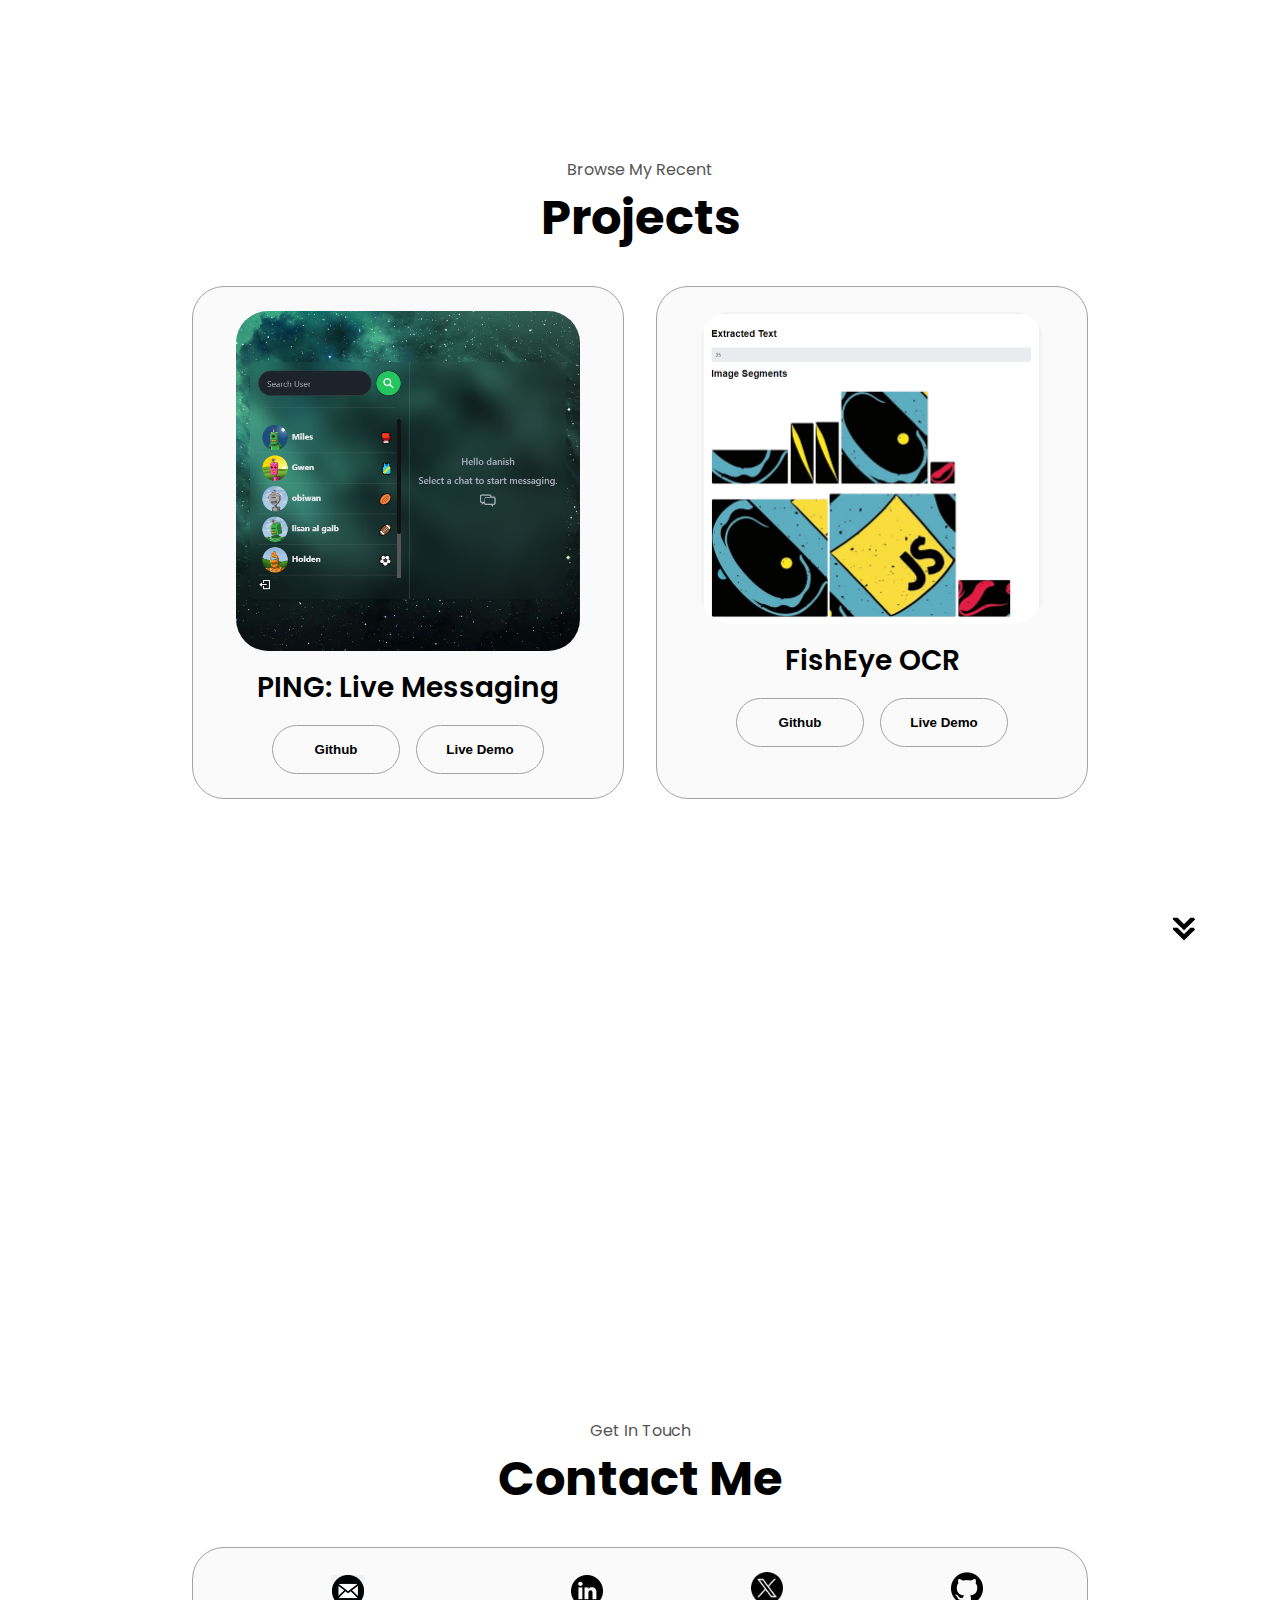
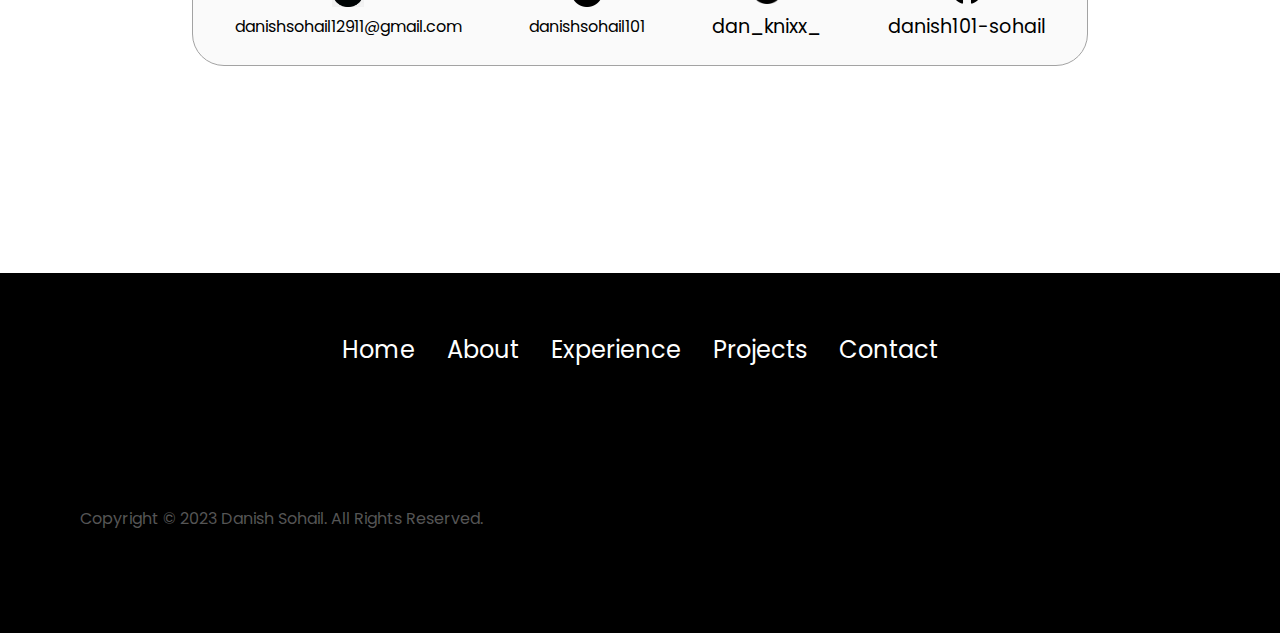
==== commit dd6c4ce9: "media update" ====
--- a/index.html
+++ b/index.html
@@ -1,314 +1,381 @@
 <!DOCTYPE html>
 <html lang="en">
-<head>
-    <meta charset="UTF-8">
-    <meta name="viewport" content="width=device-width, initial-scale=1, maximum-scale=1, user-scalable=yes">
+  <head>
+    <meta charset="UTF-8" />
+    <meta
+      name="viewport"
+      content="width=device-width, initial-scale=1, maximum-scale=1, user-scalable=yes"
+    />
     <title>Danish Sohail: Portfolio</title>
-    <link rel="stylesheet" href="style.css">
-    <link rel="stylesheet" href="mediaqueries.css">
+    <link rel="stylesheet" href="style.css" />
+    <link rel="stylesheet" href="mediaqueries.css" />
 
-    <link rel="apple-touch-icon" sizes="180x180" href="./assets/apple-touch-icon.png">
-    <link rel="icon" type="image/png" sizes="32x32" href="./assets/favicon-32x32.png">
-    <link rel="icon" type="image/png" sizes="16x16" href="./assets/favicon-16x16.png">
-    <link rel="manifest" href="./assets/site.webmanifest">
-</head>
-<body>
+    <link
+      rel="apple-touch-icon"
+      sizes="180x180"
+      href="./assets/favicon/apple-touch-icon.png"
+    />
+    <link
+      rel="icon"
+      type="image/png"
+      sizes="32x32"
+      href="./assets/favicon/favicon-32x32.png"
+    />
+    <link
+      rel="icon"
+      type="image/png"
+      sizes="16x16"
+      href="./assets/favicon/favicon-16x16.png"
+    />
+    <link rel="manifest" href="./assets/site.webmanifest" />
+  </head>
+  <body>
     <nav id="desktop-nav">
-        <div class="logo" onclick="location.href='./index.html'">Danish Sohail</div>
-        <div>
-            <ul class="nav-links">
-                <li><a href="#about">About</a></li>
-                <li><a href="#experience">Experience</a></li>
-                <li><a href="#projects">Projects</a></li>
-                <li><a href="./contact.html">Contact</a></li>
-            </ul>
-        </div>
+      <div class="logo" onclick="location.href='./index.html'">
+        Danish Sohail
+      </div>
+      <div>
+        <ul class="nav-links">
+          <li><a href="#about">About</a></li>
+          <li><a href="#experience">Experience</a></li>
+          <li><a href="#projects">Projects</a></li>
+          <li><a href="./contact.html">Contact</a></li>
+        </ul>
+      </div>
     </nav>
     <nav id="hamburger-nav">
-        <div class="logo">Danish Sohail</div>
-        <div class="hamburger-menu">
-            <div class="hamburger-icon" onclick="togglemenu()">
-                <span></span>
-                <span></span>
-                <span></span>
-            </div>
-            <div class="menu-links">
-                <li>
-                    <a href="#about" onclick="togglemenu()">About</a>
-                </li>
-                <li>
-                    <a href="#experience" onclick="togglemenu()">Experience</a>
-                </li>
-                <li>
-                    <a href="#projects" onclick="togglemenu()">Projects</a>
-                </li>
-                <li>
-                    <a href="./contact.html" onclick="togglemenu()">Contact</a>
-                </li>
-            </div>
-        </div>
+      <div class="logo">Danish Sohail</div>
+      <div class="hamburger-menu">
+        <div class="hamburger-icon" onclick="togglemenu()">
+          <span></span>
+          <span></span>
+          <span></span>
+        </div>
+        <div class="menu-links">
+          <li>
+            <a href="#about" onclick="togglemenu()">About</a>
+          </li>
+          <li>
+            <a href="#experience" onclick="togglemenu()">Experience</a>
+          </li>
+          <li>
+            <a href="#projects" onclick="togglemenu()">Projects</a>
+          </li>
+          <li>
+            <a href="./contact.html" onclick="togglemenu()">Contact</a>
+          </li>
+        </div>
+      </div>
     </nav>
     <section id="profile">
-        <div class="section-pic-container">
-            <img src="./assets/pfp-modified.png" alt="Danish-profile-pic">
-        </div>
-        <div class="section-text">
-            <p class="section-text-p1">Hello, I'm</p>
-            <h1 class="title">Danish Sohail</h1>
-            <div class="container">       
-                <span class="text sec-text">Full Stack Web Developer</span>
-            </div>
-            <div class="btn-container">
-                <button class="btn btn-color-2" onclick="window.open('https://drive.google.com/file/d/1xfeHjBUvUKms6342JTuVoZSgNpyPOnR1/view?usp=drive_link')">
-                See Resume
-                </button>
-                <button class="btn btn-color-1" onclick="location.href='./contact.html'">
-                Contact
-                </button>
-            </div>
-            <div id="socials-container">
-                <img src="./assets/mailiconn.png" alt="Email" class="icon" onclick="location.href='mailto:danishsohail12911@gmail.com'">
-                <img src="./assets/linkedin.png" alt="My Linkedin Profile" class="icon" onclick="location.href='https://www.linkedin.com/in/danishsohail101/'">
-                <img src="./assets/twitter-x-logo.png" alt="My Twitter Profile" class="icon" onclick="location.href='https://twitter.com/dan_knixx_'">
-                <img src="./assets/github.png" alt="My Github Profile" class="icon" onclick="location.href='https://github.com/danish101-sohail'">
-            </div>
-        </div>   
+      <div class="section-pic-container">
+        <img src="./assets/pfp-modified.png" alt="Danish-profile-pic" />
+      </div>
+      <div class="section-text">
+        <p class="section-text-p1">Hello, I'm</p>
+        <h1 class="title">Danish Sohail</h1>
+        <div class="container">
+          <span class="text sec-text">Full Stack Web Developer</span>
+        </div>
+        <div class="btn-container">
+          <button
+            class="btn btn-color-2"
+            onclick="window.open('https://drive.google.com/file/d/1bxdNGssC3608QLc3vp-tkp7jL_uebT_g/view?usp=sharing')"
+          >
+            See Resume
+          </button>
+          <button
+            class="btn btn-color-1"
+            onclick="location.href='./contact.html'"
+          >
+            Contact
+          </button>
+        </div>
+        <div id="socials-container">
+          <img
+            src="./assets/mailiconn.png"
+            alt="Email"
+            class="icon"
+            onclick="location.href='mailto:danishsohail12911@gmail.com'"
+          />
+          <img
+            src="./assets/linkedin.png"
+            alt="My Linkedin Profile"
+            class="icon"
+            onclick="location.href='https://www.linkedin.com/in/danishsohail101/'"
+          />
+          <img
+            src="./assets/twitter-x-logo.png"
+            alt="My Twitter Profile"
+            class="icon"
+            onclick="location.href='https://twitter.com/dan_knixx_'"
+          />
+          <img
+            src="./assets/github.png"
+            alt="My Github Profile"
+            class="icon"
+            onclick="location.href='https://github.com/danish101-sohail'"
+          />
+        </div>
+      </div>
     </section>
     <section id="about">
-        <p class="section-text-p1">Get To Know More</p>
-        <h1 class="title">About Me</h1>
-        <div class="section-container">
-            <div class="section-pic-container">
-                <img 
-                src="./assets/about-pic.jpg" 
-                alt="profile picture"
-                class="about-pic"
-                >
-            </div>
-            <div class="about-details-container">
-                <div class="about-containers">
-                    <div class="details-container">
-                        <img 
-                        src="./assets/experience.png" 
-                        alt="experience icon"
-                        class="icon"
-                        >
-                        <h3>Experience</h3>
-                        <p>Fresher <br>Full Stack Web Development</p>
-                    </div>
-                    <div class="details-container">
-                        <img src="./assets/education.png" 
-                        alt="Education icon"
-                        class="icon"
-                        >
-                        <h3>Education</h3>
-                        <p>B.Tech Computer Science</p>
-                    </div>
-                </div>
-                <div class="text-container">
-                    <p>
-                        Hey, I'm Danish Sohail, a web developer passionate about crafting seamless online experiences. With expertise in HTML, CSS, JavaScript, ReactJS, NextJS, NodeJS, MongoDB & Tailwind CSS, I bring 2 years of hands-on coding experience. From building responsive websites to optimizing user interfaces, I'm dedicated to creating visually appealing and functionally robust digital solutions. Let's collaborate and turn your web vision into reality! 
-                    </p>
-                </div>
-            </div>
-        </div>
-        <img 
-        src="./assets/arrow.png" 
-        alt="Arrow icon" 
-        class="icon arrow" 
+      <p class="section-text-p1">Get To Know More</p>
+      <h1 class="title">About Me</h1>
+      <div class="section-container">
+        <div class="section-pic-container">
+          <img
+            src="./assets/about-pic.jpg"
+            alt="profile picture"
+            class="about-pic"
+          />
+        </div>
+        <div class="about-details-container">
+          <div class="about-containers">
+            <div class="details-container">
+              <img
+                src="./assets/experience.png"
+                alt="experience icon"
+                class="icon"
+              />
+              <h3>Experience</h3>
+              <p>Fresher <br />Full Stack Web Development</p>
+            </div>
+            <div class="details-container">
+              <img
+                src="./assets/education.png"
+                alt="Education icon"
+                class="icon"
+              />
+              <h3>Education</h3>
+              <p>B.Tech Computer Science</p>
+            </div>
+          </div>
+          <div class="text-container">
+            <p>
+              Hey there! I'm Danish Sohail, a dedicated web developer with a
+              passion for creating seamless online experiences. With a strong
+              foundation in HTML, CSS, and JavaScript, along with proficiency in
+              modern tech stacks like ReactJS, NextJS, NodeJS, and MongoDB, I
+              bring over 2 years of hands-on coding experience to the table.
+              </p>
+              <p>
+              From crafting responsive websites to refining user interfaces, I'm
+              committed to delivering visually captivating and functionally
+              robust digital solutions. Let's team up and transform your web
+              vision into reality!
+            </p>
+          </div>
+        </div>
+      </div>
+      <img
+        src="./assets/arrow.png"
+        alt="Arrow icon"
+        class="icon arrow"
         onclick="location.href='./#experience'"
-        >
+      />
     </section>
     <section id="experience">
-        <p class="section-text-p1">Explore My</p>
-        <h1 class="title">Experience</h1>
-        <div class="experience-details-container">
-            <div class="about-containers">
-                <div class="details-container">
-                    <h2 class="experience-sub-title">Full Stack Web Developer</h2>
-                    <div class="article-container">
-                        <article>
-                            <img 
-                            src="./assets/stack/nextjs-icon.svg" 
-                            alt="experience icon"
-                            class="icon"
-                            >
-                            <div>
-                                <h3>Next.js</h3>
-                            </div>
-                        </article>
-                        <article>
-                            <img 
-                            src="./assets/stack/logo-nodejs-icon-1755x2048-ejfcifdr.png" 
-                            alt="experience icon"
-                            class="icon"
-                            >
-                            <div>
-                                <h3>Node.js</h3>
-                            </div>
-                        </article>
-                        <article>
-                            <img 
-                            src="./assets/stack/tailwind_icon_131947.png" 
-                            alt="experience icon"
-                            class="icon"
-                            >
-                            <div>
-                                <h3>Tailwind</h3>
-                            </div>
-                        </article>
-                        <article>
-                            <img 
-                            src="./assets/stack/docker.png" 
-                            alt="experience icon"
-                            class="icon"
-                            >
-                            <div>
-                                <h3>Docker</h3>
-                            </div>
-                        </article>
-                        <article>
-                            <img 
-                            src="./assets/stack/postgresql.png" 
-                            alt="experience icon"
-                            class="icon"
-                            >
-                            <div>
-                                <h3>PostgreSQL</h3>
-                            </div>
-                        </article>
-                        <article>
-                            <img 
-                            src="./assets/stack/trpc_logo_icon_249354.png" 
-                            alt="experience icon"
-                            class="icon"
-                            >
-                            <div>
-                                <h3>tRPC</h3>
-                            </div>
-                        </article>
-                    </div>
-                </div>
-                <!-- <div class="details-container">
-                    <h2 class="experience-sub-title">Software Engineer</h2>
-                    <div class="article-container">
-                        <article>
-                            <img 
-                            src="./assets/stack/nextjs-icon.svg" 
-                            alt="experience icon"
-                            class="icon"
-                            >
-                            <div>
-                                <h3>Next.js</h3>
-                            </div>
-                        </article>
-                        <article>
-                            <img 
-                            src="./assets/stack/tailwind_icon_131947.png" 
-                            alt="experience icon"
-                            class="icon"
-                            >
-                            <div>
-                                <h3>Tailwind</h3>
-                            </div>
-                        </article>
-                        <article>
-                            <img 
-                            src="./assets/stack/postgresql.png" 
-                            alt="experience icon"
-                            class="icon"
-                            >
-                            <div>
-                                <h3>PostgreSQL</h3>
-                            </div>
-                        </article>
-                        <article>
-                            <img 
-                            src="./assets/stack/logo-nodejs-icon-1755x2048-ejfcifdr.png" 
-                            alt="experience icon"
-                            class="icon"
-                            >
-                            <div>
-                                <h3>Node.js</h3>
-                            </div>
-                        </article>
-                        <article>
-                            <img 
-                            src="./assets/stack/docker.png" 
-                            alt="experience icon"
-                            class="icon"
-                            >
-                            <div>
-                                <h3>Docker</h3>
-                            </div>
-                        </article>
-                        <article>
-                            <img 
-                            src="./assets/stack/trpc_logo_icon_249354.png" 
-                            alt="experience icon"
-                            class="icon"
-                            >
-                            <div>
-                                <h3>tRPC</h3>
-                            </div>
-                        </article>
-                    </div>
-                </div> -->
-            </div>
-        </div>
-        <img 
-        src="./assets/arrow.png" 
-        alt="Arrow icon" 
-        class="icon arrow" 
+      <p class="section-text-p1">Explore My</p>
+      <h1 class="title">Experience</h1>
+      <div class="experience-details-container">
+        <div class="about-containers">
+          <div class="details-container">
+            <h2 class="experience-sub-title">Full Stack Web Developer</h2>
+            <div class="article-container">
+              <article>
+                <img
+                  src="[data-uri]"
+                  alt="experience icon"
+                  class="icon-e"
+                />
+                <div>
+                  <h3>ReactJS</h3>
+                </div>
+              </article>
+              <article>
+                <img
+                  src="[data-uri]"
+                  alt="experience icon"
+                  class="icon-e"
+                />
+                <div>
+                  <h3>Node.js</h3>
+                </div>
+              </article>
+              <article>
+                <img
+                  src="[data-uri]"
+                  alt="experience icon"
+                  class="icon-e"
+                />
+                <div>
+                  <h3>Tailwind</h3>
+                </div>
+              </article>
+              <article>
+                <img
+                  src="[data-uri]"
+                  alt="experience icon"
+                  class="icon-e"
+                />
+                <div>
+                  <h3>Docker</h3>
+                </div>
+              </article>
+              <article>
+                <img
+                  src="[data-uri]"
+                  alt="experience icon"
+                  class="icon-e"
+                />
+                <div>
+                  <h3>PostgreSQL</h3>
+                </div>
+              </article>
+              <article>
+                <img
+                  src="[data-uri]"
+                  alt="experience icon"
+                  class="icon-e"
+                />
+                <div>
+                  <h3>MongoDB</h3>
+                </div>
+              </article>
+            </div>
+          </div>
+          <div class="details-container">
+            <h2 class="experience-sub-title">Software Engineer</h2>
+            <div class="article-container">
+              <article>
+                <img
+                  alt="svgImg"
+                  src="[data-uri]"
+                  alt="experience icon"
+                  class="icon-e"
+                />
+                <div>
+                  <h3>Python</h3>
+                </div>
+              </article>
+              <article>
+                <img
+                  src="[data-uri]"
+                  alt="experience icon"
+                  class="icon-e"
+                />
+                <div>
+                  <h3>C++</h3>
+                </div>
+              </article>
+              <article>
+                <img
+                  src="[data-uri]"
+                  alt="experience icon"
+                  class="icon-e"
+                />
+                <div>
+                  <h3>C</h3>
+                </div>
+              </article>
+              <article>
+                <img
+                  src="[data-uri]"
+                  alt="experience icon"
+                  class="icon-e"
+                />
+                <div>
+                  <h3>JavaScript</h3>
+                </div>
+              </article>
+              <article>
+                <img
+                  src="[data-uri]"
+                  alt="experience icon"
+                  class="icon-e"
+                />
+                <div>
+                  <h3>Dart</h3>
+                </div>
+              </article>
+              <!-- <article>
+                <img
+                  src="./assets/stack/trpc_logo_icon_249354.png"
+                  alt="experience icon"
+                  class="icon-e"
+                />
+                <div>
+                  <h3></h3>
+                </div>
+              </article> -->
+            </div>
+          </div>
+        </div>
+      </div>
+      <img
+        src="./assets/arrow.png"
+        alt="Arrow icon"
+        class="icon arrow"
         onclick="location.href='./#projects'"
-        >
+      />
     </section>
     <section id="projects">
-        <p class="section-text-p1">Browse My Recent</p>
-        <h1 class="title">Projects</h1>
-        <div class="experience-details-container">
-            <div class="project-containers">
-                <div class="details-container color-container">
-                    <div class="article-container">
-                        <img 
-                        src="./assets/projects/project-1.png" 
-                        alt="project 1"
-                        class="project-img"
-                        >
-                    </div>
-                    <h2 class="experience-sub-title project-title">PING: Live Messaging</h2>
-                    <div class="btn-container">
-                        <button class="btn btn-color-2 project-btn" onclick="location.href='https://github.com/danish101-sohail/Ping'"
-                        >
-                            Github
-                        </button>
-                        <button class="btn btn-color-2 project-btn" onclick="location.href='https://bit.ly/mypingchat'"
-                        >
-                            Live Demo
-                        </button>
-                    </div>
-                </div>
-                <div class="details-container color-container">
-                    <div class="article-container">
-                        <img 
-                        src="./assets/projects/project-2.png" 
-                        alt="project 2"
-                        class="project-img"
-                        >
-                    </div>
-                    <h2 class="experience-sub-title project-title">Reminder & Notifications</h2>
-                    <div class="btn-container">
-                        <button class="btn btn-color-2 project-btn" onclick="location.href='https://github.com/danish101-sohail'"
-                        >
-                            Github
-                        </button>
-                        <button class="btn btn-color-2 project-btn" onclick="location.href='#demo-link'"
-                        >
-                            Live Demo
-                        </button>
-                    </div>
-                </div>
-                <div class="details-container color-container">
+      <p class="section-text-p1">Browse My Recent</p>
+      <h1 class="title">Projects</h1>
+      <div class="experience-details-container">
+        <div class="project-containers">
+          <div class="details-container color-container">
+            <div class="article-container">
+              <img
+                src="./assets/projects/project-1.png"
+                alt="project 1"
+                class="project-img"
+              />
+            </div>
+            <h2 class="experience-sub-title project-title">
+              PING: Live Messaging
+            </h2>
+            <div class="btn-container">
+              <button
+                class="btn btn-color-2 project-btn"
+                onclick="location.href='https://github.com/danish101-sohail/Ping'"
+              >
+                Github
+              </button>
+              <button
+                class="btn btn-color-2 project-btn"
+                onclick="location.href='https://bit.ly/mypingchat'"
+              >
+                Live Demo
+              </button>
+            </div>
+          </div>
+          <div class="details-container color-container">
+            <div class="article-container">
+              <img
+                src="./assets/projects/project-2.png"
+                alt="project 2"
+                class="project-img"
+              />
+            </div>
+            <h2 class="experience-sub-title project-title">FishEye OCR</h2>
+            <div class="btn-container">
+              <button
+                class="btn btn-color-2 project-btn"
+                onclick="location.href='https://github.com/danish101-sohail/fisheye2-OCR'"
+              >
+                Github
+              </button>
+              <button
+                class="btn btn-color-2 project-btn"
+                onclick="location.href='https://github.com/danish101-sohail/fisheye2-OCR'"
+              >
+                Live Demo
+              </button>
+            </div>
+          </div>
+          <!-- <div class="details-container color-container">
                     <div class="article-container">
                         <img 
                         src="./assets/projects/project-3.png" 
@@ -327,63 +394,76 @@
                             Live Demo
                         </button>
                     </div>
-                </div>
-            </div>
-        </div>
-        <img 
-        src="./assets/arrow.png" 
-        alt="Arrow icon" 
-        class="icon arrow" 
+                </div> -->
+        </div>
+      </div>
+      <img
+        src="./assets/arrow.png"
+        alt="Arrow icon"
+        class="icon arrow"
         onclick="location.href='./#contact'"
-        >
+      />
     </section>
     <section id="contact">
-        <p class="section-text-p1">Get In Touch</p>
-        <h1 class="title">Contact Me</h1>
-        <div class="contact-info-upper-container">
-            <div class="contact-info-container">
-                
-                <a href="mailto:danishsohail12911@gmail.com"><img 
-                    src="./assets/mailiconn.png" 
-                    alt="email icon" 
-                    class="icon contact-icon"><br>danishsohail12911@gmail.com</a>
-            </div>
-            <div class="contact-info-container">
-                <a href="https://www.linkedin.com/in/danishsohail101/"><img 
-                    src="./assets/linkedin.png" 
-                    alt="linkedin icon" 
-                    class="icon contact-icon"><br>danishsohail101</a>
-            </div>
-            <div class="contact-info-container">
-                
-                <p><a href="https://twitter.com/dan_knixx_"><img 
-                    src="./assets/twitter-x-logo.png" 
-                    alt="twitter icon" 
-                    class="icon contact-icon"><br>dan_knixx_</a></p>
-            </div>
-            <div class="contact-info-container">
-                
-                <p><a href="https://github.com/danish101-sohail"><img 
-                    src="./assets/github.png" 
-                    alt="github icon" 
-                    class="icon contact-icon"><br>danish101-sohail</a></p>
-            </div>
-        </div>
+      <p class="section-text-p1">Get In Touch</p>
+      <h1 class="title">Contact Me</h1>
+      <div class="contact-info-upper-container">
+        <div class="contact-info-container">
+          <a href="mailto:danishsohail12911@gmail.com"
+            ><img
+              src="./assets/mailiconn.png"
+              alt="email icon"
+              class="icon contact-icon"
+            /><br />danishsohail12911@gmail.com</a
+          >
+        </div>
+        <div class="contact-info-container">
+          <a href="https://www.linkedin.com/in/danishsohail101/"
+            ><img
+              src="./assets/linkedin.png"
+              alt="linkedin icon"
+              class="icon contact-icon"
+            /><br />danishsohail101</a
+          >
+        </div>
+        <div class="contact-info-container">
+          <p>
+            <a href="https://twitter.com/dan_knixx_"
+              ><img
+                src="./assets/twitter-x-logo.png"
+                alt="twitter icon"
+                class="icon contact-icon"
+              /><br />dan_knixx_</a
+            >
+          </p>
+        </div>
+        <div class="contact-info-container">
+          <p>
+            <a href="https://github.com/danish101-sohail"
+              ><img
+                src="./assets/github.png"
+                alt="github icon"
+                class="icon contact-icon"
+              /><br />danish101-sohail</a
+            >
+          </p>
+        </div>
+      </div>
     </section>
     <footer>
-        <nav class="nav-links-f">
-            <div class="nav-links-container">
-                <ul class="nav-links-f">
-                    <li><a id="fa" href="./index.html">Home</a></li>
-                    <li><a id="fa" href="#about">About</a></li>
-                    <li><a id="fa" href="#experience">Experience</a></li>
-                    <li><a id="fa" href="#projects">Projects</a></li>
-                    <li><a id="fa" href="./contact.html">Contact</a></li>
-                </ul>
-            </div>
-        </nav>
-        <p>Copyright &#169; 2023 Danish Sohail. All Rights Reserved.</p>
+      <nav class="nav-links-f">
+        <div class="nav-links-container">
+          <ul class="nav-links-f">
+            <li><a id="fa" href="./index.html">Home</a></li>
+            <li><a id="fa" href="#about">About</a></li>
+            <li><a id="fa" href="#experience">Experience</a></li>
+            <li><a id="fa" href="#projects">Projects</a></li>
+            <li><a id="fa" href="./contact.html">Contact</a></li>
+          </ul>
+        </div>
+      </nav>
+      <p>Copyright &#169; 2023 Danish Sohail. All Rights Reserved.</p>
     </footer>
     <script src="script.js"></script>
-</body>
+  </body>
 </html>
--- a/style.css
+++ b/style.css
@@ -354,6 +354,9 @@
     margin-bottom: 15rem;
 }
 
+.icon-e{
+    height: 2.75rem;
+}
 .experience-sub-title{
     color: rgb(85, 85, 85);
     font-weight: 600;
@@ -365,7 +368,7 @@
     display: flex;
     justify-content:start;
     flex-direction:column;
-    /* margin-inline: 2rem; */
+    margin-inline: 2rem;
 }
 
 .article-container{
@@ -409,7 +412,7 @@
 .project-img{
     border-radius: 2rem;
     width: 90%;
-    height: 90%;
+    height: 80%;
 }
 
 .project-title{
--- a/mediaqueries.css
+++ b/mediaqueries.css
@@ -1,146 +1,168 @@
 @media screen and(max-width:1400px) {
-    #profile{
-        height: 83vh;
-        margin-bottom: 6rem;
-    }
-    .about-containers{
-        flex-wrap: wrap;
-    }
+  #profile {
+    height: 83vh;
+    margin-bottom: 6rem;
+  }
+  .about-containers {
+    flex-wrap: wrap;
+  }
 }
-  
+
 @media screen and (max-width: 1200px) {
-    #desktop-nav{
-        display: none;
-    }
-    #hamburger-nav{
-        display: flex;
-    }
-    #experience,.experience-details-container{
-        margin-top:2rem;
-    }
-    #profile, .section-container{
-        display:block;
-    }
-    .arrow{
-        display: none;
-    }
-    section, .section-container{
-        height: fit-content;
-    }
-    .section-text{
-      align-items: center;  
-      min-width: auto;
-    }
-    .container .text{
-        font-size: 1.25rem;
-    }
-    section{
-        margin: 0 5%;
-    }
-    .section-pic-container{
-        justify-content: center;
-        width: 275px;
-        height: 275px;
-        margin: 1rem auto 2rem;
-    }
-    .about-containers{
-        margin-top: 0;
-    }
+  #desktop-nav {
+    display: none;
+  }
+  #hamburger-nav {
+    display: flex;
+  }
+  #experience,
+  .experience-details-container {
+    margin-top: 2rem;
+  }
+  #profile,
+  .section-container {
+    display: block;
+  }
+  .arrow {
+    display: none;
+  }
+  section,
+  .section-container {
+    height: fit-content;
+  }
+  .section-text {
+    align-items: center;
+    min-width: auto;
+  }
+  .container .text {
+    font-size: 1.25rem;
+  }
+  section {
+    margin: 0 5%;
+  }
+  .section-pic-container {
+    justify-content: center;
+    width: 275px;
+    height: 275px;
+    margin: 1rem auto 2rem;
+  }
+  .about-containers {
+    margin-top: 0;
+  }
 
-    .project-containers{
-        display: flex;
-        flex-direction: column;
-    }
+  .project-containers {
+    display: flex;
+    flex-direction: column;
+  }
 
-    /* contact page */
-    #contact-c{
-        margin: 0 5%;
-        display: block;
-    }
-    .con{                                       
-        display: block;
-        height: 84vh;
-    }
-    .logo-c{
-        font-size: 1.5rem;
-    }
-    .c{
-        height: 2rem;
-        box-shadow: 0 1rem 1rem rgba(0, 0, 0, 0.2);
-        margin-bottom: 1rem;
-    }
-    .contact-info-upper-container-c {
-        flex-direction: column;
-    }
-    .section-text-p1-c{
-        margin: 2rem ;
-        width: 80%;
-    }
+  #contact {
+    margin-top: 0;
+    display: flex;
+    flex-direction: column;
+  }
+  .contact-info-upper-container {
+    flex-wrap: wrap;
+  }
+  .contact-info-container p,
+  .nav-links li a {
+    font-size: 1rem;
+  }
+  .nav-links-f {
+    height: fit-content;
+    margin-top: 2rem;
+  }
+  /* contact page */
+  #contact-c {
+    margin: 0 5%;
+    display: block;
+  }
+  .con {
+    display: block;
+    height: 84vh;
+  }
+  .logo-c {
+    font-size: 1.5rem;
+  }
+  .c {
+    height: 2rem;
+    box-shadow: 0 1rem 1rem rgba(0, 0, 0, 0.2);
+    margin-bottom: 1rem;
+  }
+  .contact-info-upper-container-c {
+    flex-direction: column;
+  }
+  .section-text-p1-c {
+    margin: 2rem;
+    width: 80%;
+  }
 }
 
 @media screen and (max-width: 600px) {
-    #contact,
-    footer{
-        height: 40dvh;
-    }
-    #profile{
-        height: 83dvh;
-        margin-bottom: 0;
-    }
-    article{
-        font-size: 1rem;
-    }
-    footer, .nav-links-f{
-        height: fit-content;
-        margin-top: 2rem;
+  #contact,
+  footer {
+    height: 40dvh;
+  }
+  #profile {
+    height: 83dvh;
+    margin-bottom: 0;
+  }
+  article {
+    font-size: 1rem;
+  }
+  footer,
+  .nav-links-f {
+    height: fit-content;
+    margin-top: 2rem;
 
-        font-size: 1rem;
-        display: flex;
-        flex-direction: column;
-    }
-    .about-containers,
-    .contact-info-upper-container,
-    .btn-container{
-        flex-wrap: wrap;
-    }
-    .contact-info-container{
-        margin: 0;
-    }
-    .contact-info-container p, .nav-links li a{
-        font-size: 1rem;
-    }
-    .experience-sub-title{
-        font-size: 1.25rem;
-    }
-    .logo{
-        font-size: 1.5rem;
-    }
-    .nav-links{
-        flex-direction: column;
-        gap: 0.5rem;
-        text-align: center;
-    }
-    .section-pic-container{
-        width: auto;
-        height: 46vw;
-        justify-content: center;
-    }
-    .section-text-p2{
-        font-size: 1.25rem;
-    }
-    .title{
-        font-size: 2rem;
-    }
-    .text-container{
-        text-align: justify;
-    }
+    font-size: 1rem;
+    display: flex;
+    flex-direction: column;
+  }
+  .about-containers,
+  .contact-info-upper-container,
+  .btn-container {
+    flex-wrap: wrap;
+  }
+  .contact-info-container {
+    margin: 0;
+  }
+  .contact-info-container p,
+  .nav-links li a {
+    font-size: 1rem;
+  }
+  .experience-sub-title {
+    font-size: 1.25rem;
+  }
+  .logo {
+    font-size: 1.5rem;
+  }
+  .nav-links {
+    flex-direction: column;
+    gap: 0.5rem;
+    text-align: center;
+  }
+  .section-pic-container {
+    width: auto;
+    height: 46vw;
+    justify-content: center;
+  }
+  .section-text-p2 {
+    font-size: 1.25rem;
+  }
+  .title {
+    font-size: 2rem;
+  }
+  .text-container {
+    text-align: justify;
+  }
 }
 
 @keyframes heartbeat {
-    0%, 100% {
-      transform: scale(1);
-    }
-    50% {
-      transform: scale(1.2);
-    }
+  0%,
+  100% {
+    transform: scale(1);
   }
+  50% {
+    transform: scale(1.2);
+  }
+}
